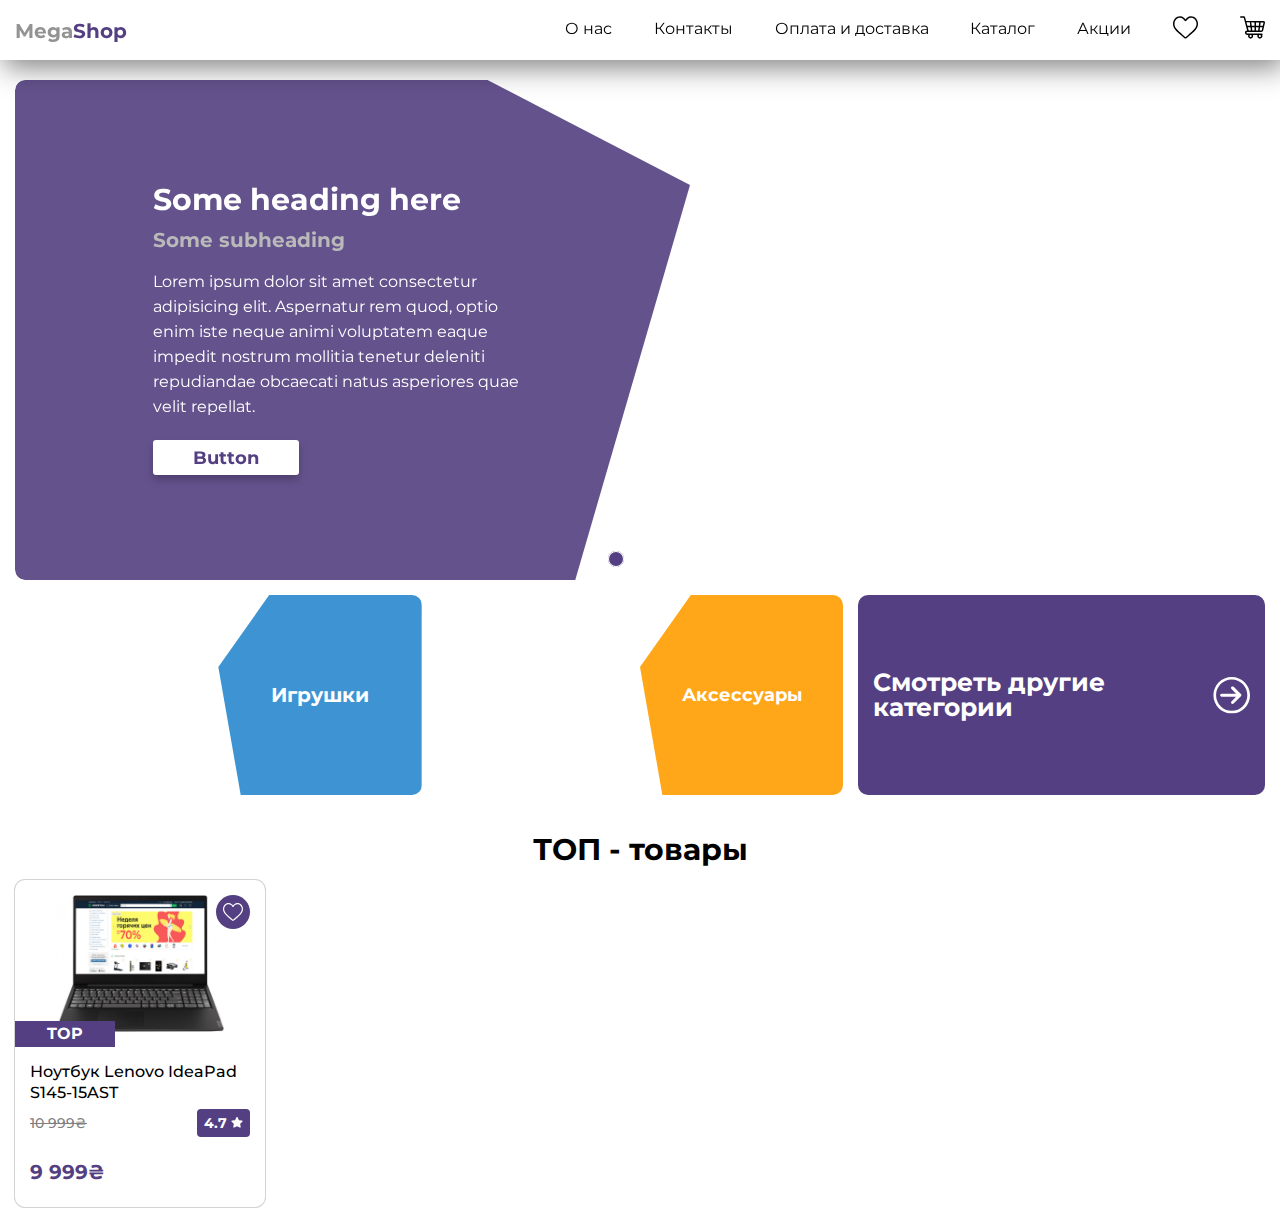
==== index.html @ 528d78d9 "First commit" ====
<!DOCTYPE html>
<html lang="en">

<head>
    <meta charset="UTF-8">
    <meta http-equiv="X-UA-Compatible" content="IE=edge">
    <meta name="viewport" content="width=device-width, initial-scale=1.0">
    <link rel="stylesheet" href="css/swiper.min.css">
    <link rel="stylesheet" href="css/style.css">
    <title>Shop | Main</title>
</head>

<body>
    <header class="header">
        <nav class="navigation-panel">
            <div class="brand">
                <h2>Mega<span>Shop</span></h2><button class="toggle-button"><img src="icons/bars.svg"
                        alt="Toggle button bars icon"></button>
            </div>
            <ul id="menu">
                <li><a href="#">О нас</a></li>
                <li><a href="#">Контакты</a></li>
                <li><a href="#">Оплата и доставка</a></li>
                <li><a href="#">Каталог</a></li>
                <li><a href="#">Акции</a></li>
                <li><a href="#"><img width="25" src="icons/heart.svg" alt=""></a></li>
                <li><a href="#"><img width="25" src="icons/shopping-cart.svg" alt=""></a></li>
            </ul>
        </nav>
    </header>
    <main>
        <section class="main-section">
            <!--  Slider main container  -->
            <div class="swiper-container">
                <!-- Additional required wrapper -->
                <div class="swiper-wrapper">
                    <!-- Slides -->
                    <div class="swiper-slide one">
                        <div class="slide-content-wrapper">
                            <div class="slide-cutted-block">
                                <div>
                                    <h2>Some heading here</h2>
                                    <h4>Some subheading</h4>
                                    <p>Lorem ipsum dolor sit amet consectetur adipisicing elit. Aspernatur rem quod,
                                        optio enim iste neque animi voluptatem eaque impedit nostrum mollitia tenetur
                                        deleniti repudiandae obcaecati natus asperiores quae velit repellat.</p>
                                    <button>Button</button>
                                </div>
                            </div>
                        </div>
                    </div>
                    <div class="swiper-slide two">
                        <div class="slide-content-wrapper">
                            <div class="slide-cutted-block">
                                <div>
                                    <h2>Some heading here</h2>
                                    <h4>Some subheading</h4>
                                    <p>Lorem ipsum dolor sit amet consectetur adipisicing elit. Aspernatur rem quod,
                                        optio enim iste neque animi voluptatem eaque impedit nostrum mollitia tenetur
                                        deleniti repudiandae obcaecati natus asperiores quae velit repellat.</p>
                                    <button>Button</button>
                                </div>
                            </div>
                        </div>
                    </div>
                    <div class="swiper-slide three">
                        <div class="slide-content-wrapper">
                            <div class="slide-cutted-block">
                                <div>
                                    <h2>Some heading here</h2>
                                    <h4>Some subheading</h4>
                                    <p>Lorem ipsum dolor sit amet consectetur adipisicing elit. Aspernatur rem quod,
                                        optio enim iste neque animi voluptatem eaque impedit nostrum mollitia tenetur
                                        deleniti repudiandae obcaecati natus asperiores quae velit repellat.</p>
                                    <button>Button</button>
                                </div>
                            </div>
                        </div>
                    </div>
                </div>
                <!-- If we need pagination -->
                <div class="swiper-pagination"></div>
            </div>
            <!--  Slider bottom cards  -->
            <div class="bottom-cards">
                <div class="card">
                    <div class="cutted-block">
                        <p>Игрушки</p>
                    </div>
                </div>
                <div class="card">
                    <div class="cutted-block">
                        <p>Аксессуары</p>
                    </div>
                </div>
                <div class="card">
                    <p>Смотреть другие категории</p>
                    <svg xmlns="http://www.w3.org/2000/svg" xmlns:xlink="http://www.w3.org/1999/xlink" width="37px"
                        height="37px">
                        <path fill-rule="evenodd" fill="rgb(255, 255, 255)"
                            d="M18.706,37.001 C8.602,37.001 0.413,28.811 0.413,18.707 C0.413,8.603 8.602,0.414 18.706,0.414 C28.809,0.414 37.001,8.603 37.001,18.707 C37.001,28.811 28.809,37.001 18.706,37.001 ZM18.708,3.088 C10.096,3.088 3.087,10.095 3.087,18.708 C3.087,27.319 10.096,34.328 18.708,34.328 C27.318,34.328 34.327,27.319 34.327,18.708 C34.327,10.095 27.318,3.088 18.708,3.088 ZM28.342,19.046 C28.333,19.079 28.322,19.111 28.313,19.145 C28.300,19.186 28.289,19.227 28.273,19.266 C28.268,19.277 28.268,19.289 28.262,19.301 C28.255,19.321 28.242,19.339 28.233,19.361 C28.215,19.397 28.197,19.434 28.177,19.471 C28.157,19.505 28.137,19.537 28.115,19.569 C28.095,19.599 28.075,19.629 28.052,19.658 C28.026,19.692 27.997,19.725 27.968,19.756 C27.955,19.771 27.941,19.789 27.926,19.805 L20.658,27.073 C20.355,27.376 19.959,27.528 19.561,27.528 C19.162,27.528 18.766,27.375 18.463,27.071 C17.858,26.465 17.858,25.482 18.463,24.876 L23.082,20.259 L8.705,20.259 C8.275,20.259 7.886,20.086 7.605,19.805 C7.325,19.523 7.151,19.136 7.151,18.707 C7.151,18.385 7.249,18.086 7.416,17.838 C7.694,17.425 8.168,17.154 8.705,17.154 L23.082,17.154 L18.463,12.536 C17.858,11.932 17.858,10.948 18.463,10.342 C19.069,9.736 20.050,9.736 20.658,10.342 L27.926,17.609 C27.941,17.624 27.952,17.640 27.966,17.657 C27.997,17.689 28.026,17.722 28.055,17.758 C28.075,17.784 28.093,17.811 28.110,17.839 C28.135,17.874 28.159,17.909 28.180,17.946 C28.195,17.977 28.211,18.008 28.226,18.040 C28.237,18.064 28.253,18.087 28.264,18.112 C28.268,18.126 28.271,18.142 28.277,18.155 C28.289,18.186 28.300,18.218 28.308,18.250 C28.322,18.292 28.333,18.333 28.342,18.375 C28.351,18.407 28.353,18.438 28.360,18.470 C28.364,18.513 28.373,18.555 28.375,18.598 C28.378,18.632 28.375,18.665 28.375,18.698 C28.378,18.740 28.378,18.781 28.375,18.822 C28.371,18.857 28.366,18.891 28.362,18.925 C28.355,18.966 28.351,19.006 28.342,19.046 Z" />
                    </svg>
                </div>
            </div>
        </section>
        <section class="top-goods">
            <h2>ТОП - товары</h2>
            <div class="cards-container">

                <div class="card">
                    <div class="card-image">
                        <img src="images/Lenovo.jpg" alt="">
                        <div class="like">
                            <span><img width="20" src="icons/card-heart.svg" alt=""></span>
                        </div>
                        <div class="top-ribbon">TOP</div>
                    </div>
                    <div class="card-body">
                        <h6 class="card-heading">Ноутбук Lenovo IdeaPad S145-15AST</h6>
                        <div class="card-prices">
                            <p class="gray-price">10 999</p>
                            <div class="card-raiting">
                                <span>4.7 </span><svg width="12" fill="#fff" xmlns="http://www.w3.org/2000/svg" viewBox="0 0 576 512"><path d="M259.3 17.8L194 150.2 47.9 171.5c-26.2 3.8-36.7 36.1-17.7 54.6l105.7 103-25 145.5c-4.5 26.3 23.2 46 46.4 33.7L288 439.6l130.7 68.7c23.2 12.2 50.9-7.4 46.4-33.7l-25-145.5 105.7-103c19-18.5 8.5-50.8-17.7-54.6L382 150.2 316.7 17.8c-11.7-23.6-45.6-23.9-57.4 0z"/></svg>
                            </div>
                        </div>
                        <div class="card-prices">
                            <p class="violet-price">9 999</p>
                            <a href="#" class="good-link"><svg width="15" xmlns="http://www.w3.org/2000/svg" viewBox="0 0 192 512"><path d="M187.8 264.5L41 412.5c-4.7 4.7-12.3 4.7-17 0L4.2 392.7c-4.7-4.7-4.7-12.3 0-17L122.7 256 4.2 136.3c-4.7-4.7-4.7-12.3 0-17L24 99.5c4.7-4.7 12.3-4.7 17 0l146.8 148c4.7 4.7 4.7 12.3 0 17z"/></svg></a>
                        </div>
                    </div>
                </div>

            </div>
        </section>
    </main>
    <script src="js/swiper.min.js"></script>
    <script src="js/main-page.js"></script>
</body>

</html>
---- css/style.css ----
@import url("https://fonts.googleapis.com/css2?family=Montserrat:wght@400;500;700&display=swap");
/* line 5, ../../../../../../Ruby26-x64/lib/ruby/gems/2.6.0/gems/compass-core-1.0.3/stylesheets/compass/reset/_utilities.scss */
html, body, div, span, applet, object, iframe,
h1, h2, h3, h4, h5, h6, p, blockquote, pre,
a, abbr, acronym, address, big, cite, code,
del, dfn, em, img, ins, kbd, q, s, samp,
small, strike, strong, sub, sup, tt, var,
b, u, i, center,
dl, dt, dd, ol, ul, li,
fieldset, form, label, legend,
table, caption, tbody, tfoot, thead, tr, th, td,
article, aside, canvas, details, embed,
figure, figcaption, footer, header, hgroup,
menu, nav, output, ruby, section, summary,
time, mark, audio, video {
  margin: 0;
  padding: 0;
  border: 0;
  font: inherit;
  font-size: 100%;
  vertical-align: baseline;
}

/* line 22, ../../../../../../Ruby26-x64/lib/ruby/gems/2.6.0/gems/compass-core-1.0.3/stylesheets/compass/reset/_utilities.scss */
html {
  line-height: 1;
}

/* line 24, ../../../../../../Ruby26-x64/lib/ruby/gems/2.6.0/gems/compass-core-1.0.3/stylesheets/compass/reset/_utilities.scss */
ol, ul {
  list-style: none;
}

/* line 26, ../../../../../../Ruby26-x64/lib/ruby/gems/2.6.0/gems/compass-core-1.0.3/stylesheets/compass/reset/_utilities.scss */
table {
  border-collapse: collapse;
  border-spacing: 0;
}

/* line 28, ../../../../../../Ruby26-x64/lib/ruby/gems/2.6.0/gems/compass-core-1.0.3/stylesheets/compass/reset/_utilities.scss */
caption, th, td {
  text-align: left;
  font-weight: normal;
  vertical-align: middle;
}

/* line 30, ../../../../../../Ruby26-x64/lib/ruby/gems/2.6.0/gems/compass-core-1.0.3/stylesheets/compass/reset/_utilities.scss */
q, blockquote {
  quotes: none;
}
/* line 103, ../../../../../../Ruby26-x64/lib/ruby/gems/2.6.0/gems/compass-core-1.0.3/stylesheets/compass/reset/_utilities.scss */
q:before, q:after, blockquote:before, blockquote:after {
  content: "";
  content: none;
}

/* line 32, ../../../../../../Ruby26-x64/lib/ruby/gems/2.6.0/gems/compass-core-1.0.3/stylesheets/compass/reset/_utilities.scss */
a img {
  border: none;
}

/* line 116, ../../../../../../Ruby26-x64/lib/ruby/gems/2.6.0/gems/compass-core-1.0.3/stylesheets/compass/reset/_utilities.scss */
article, aside, details, figcaption, figure, footer, header, hgroup, main, menu, nav, section, summary {
  display: block;
}

/* line 5, ../scss/header.scss */
header {
  position: fixed;
  max-width: 1440px;
  padding: 15px;
  margin-left: auto;
  margin-right: auto;
  z-index: 999;
  background-color: #fff;
  top: 0;
  left: 0;
  right: 0;
  max-width: 100%;
  box-shadow: 4px 7px 29px rgba(0, 0, 0, 0.51);
}
/* line 18, ../scss/header.scss */
header .navigation-panel {
  display: flex;
  justify-content: space-between;
  align-items: center;
}
@media screen and (max-width: 800px) {
  /* line 18, ../scss/header.scss */
  header .navigation-panel {
    flex-direction: column;
    justify-content: flex-start;
    align-items: stretch;
  }
}
@media screen and (max-width: 800px) and (max-width: 400px) {
  /* line 18, ../scss/header.scss */
  header .navigation-panel {
    padding-top: 0px;
  }
}

/* line 30, ../scss/header.scss */
header .navigation-panel .brand {
  display: flex;
  align-items: center;
  justify-content: space-between;
  margin-bottom: 5px;
}
/* line 35, ../scss/header.scss */
header .navigation-panel .brand h2 {
  position: relative;
  top: 3px;
  font-size: 20px;
  font-weight: bolder;
  color: #939393;
}
/* line 41, ../scss/header.scss */
header .navigation-panel .brand h2 span {
  color: #533f81;
}
/* line 45, ../scss/header.scss */
header .navigation-panel .brand button {
  display: none;
  padding: 3px 10px;
  font-size: 20px;
  cursor: pointer;
  outline: none;
  border: none;
  box-shadow: 0 0 0 1px lightgray;
  border-radius: 3px;
  background-color: #fff;
  transition: .1s linear;
}
/* line 56, ../scss/header.scss */
header .navigation-panel .brand button:active {
  background-color: #f2f2f2;
}
/* line 59, ../scss/header.scss */
header .navigation-panel .brand button img {
  width: 1em;
  height: .875em;
}
@media screen and (max-width: 800px) {
  /* line 45, ../scss/header.scss */
  header .navigation-panel .brand button {
    display: block;
  }
}
/* line 68, ../scss/header.scss */
header .navigation-panel ul {
  overflow: hidden;
  max-width: 700px;
  height: -webkit-max-content;
  height: -moz-max-content;
  height: max-content;
  width: 100%;
  display: flex;
  justify-content: space-between;
  align-items: center;
  transition: height .2s linear;
}
/* line 79, ../scss/header.scss */
header .navigation-panel ul.show {
  height: 207px;
}
@media screen and (max-width: 1260px) {
  /* line 68, ../scss/header.scss */
  header .navigation-panel ul {
    max-width: 600px;
  }
}
@media screen and (max-width: 1260px) and (max-width: 800px) {
  /* line 68, ../scss/header.scss */
  header .navigation-panel ul {
    height: 0px;
    max-width: 320px;
    flex-direction: column;
    align-items: start;
  }
}

/* line 92, ../scss/header.scss */
header .navigation-panel ul li {
  font-size: 16px;
  max-width: -webkit-max-content;
  max-width: -moz-max-content;
  max-width: max-content;
  line-height: 1.25;
}
@media screen and (max-width: 800px) {
  /* line 92, ../scss/header.scss */
  header .navigation-panel ul li {
    line-height: 1.5;
  }
}
/* line 101, ../scss/header.scss */
header .navigation-panel ul li:nth-last-child(-n+2) a:after {
  content: "";
  display: none;
}
/* line 105, ../scss/header.scss */
header .navigation-panel ul li a {
  color: black;
  text-decoration: none;
}
/* line 109, ../scss/header.scss */
header .navigation-panel ul li a:after {
  content: "";
  display: block;
  height: 2px;
  width: 0%;
  background-color: #533f81;
  margin-right: auto;
  margin-left: auto;
  transition: width .2s ease-out;
}
/* line 119, ../scss/header.scss */
header .navigation-panel ul li a:hover:after, header .navigation-panel ul li a:focus:after {
  width: 100%;
}

/* line 9, ../scss/style.scss */
:root {
  font-family: "Montserrat", sans-serif;
  font-size: 16px;
}
/* line 13, ../scss/style.scss */
:root h2 {
  font-size: 1.875rem;
  font-weight: bold;
}
/* line 18, ../scss/style.scss */
:root h4 {
  font-size: 1.25rem;
  font-weight: bold;
}
/* line 23, ../scss/style.scss */
:root button {
  font-family: "Montserrat", sans-serif;
  cursor: pointer;
  outline: none;
  border: none;
  border-radius: 3px;
}

/* line 32, ../scss/style.scss */
.cards-container {
  display: flex;
  max-width: 1440px;
}
/* line 36, ../scss/style.scss */
.cards-container .card {
  display: flex;
  flex-direction: column;
  max-width: 250px;
  box-shadow: 0 0 0 1px lightgray;
  border-radius: 10px;
  margin: 15px;
}
/* line 44, ../scss/style.scss */
.cards-container .card:hover .card-body .card-prices .good-link {
  opacity: 1;
}
/* line 48, ../scss/style.scss */
.cards-container .card .card-image {
  max-height: 137px;
  padding: 15px;
  position: relative;
}
/* line 52, ../scss/style.scss */
.cards-container .card .card-image img {
  max-width: 100%;
  height: 100%;
  -o-object-fit: contain;
  object-fit: contain;
  margin-right: auto;
  margin-left: auto;
  display: block;
}
/* line 61, ../scss/style.scss */
.cards-container .card .card-image .like {
  position: absolute;
  right: 15px;
  top: 15px;
  background-color: #533f81;
  padding: 7px;
  border-radius: 50%;
  cursor: pointer;
}
/* line 70, ../scss/style.scss */
.cards-container .card .card-image .top-ribbon {
  position: absolute;
  bottom: 0;
  left: 0;
  background-color: #533f81;
  padding: 5px 10px;
  max-width: 80px;
  text-align: center;
  width: 100%;
  color: white;
  font-weight: bold;
}
/* line 84, ../scss/style.scss */
.cards-container .card .card-body {
  padding: 15px;
  line-height: 1.3;
}
/* line 87, ../scss/style.scss */
.cards-container .card .card-body .card-heading {
  font-weight: 500;
}
/* line 90, ../scss/style.scss */
.cards-container .card .card-body .card-prices {
  display: flex;
  justify-content: space-between;
  align-items: center;
}
/* line 94, ../scss/style.scss */
.cards-container .card .card-body .card-prices:nth-of-type(1) {
  margin-top: 5px;
  margin-bottom: 15px;
}
/* line 100, ../scss/style.scss */
.cards-container .card .card-body .card-prices .gray-price:after, .cards-container .card .card-body .card-prices .violet-price:after {
  content: "\20B4";
}
/* line 105, ../scss/style.scss */
.cards-container .card .card-body .card-prices .gray-price {
  color: gray;
  font-weight: 500;
  font-size: 0.9rem;
  text-decoration: line-through;
}
/* line 111, ../scss/style.scss */
.cards-container .card .card-body .card-prices .violet-price {
  font-size: 1.25rem;
  font-weight: bold;
  color: #533f81;
}
/* line 116, ../scss/style.scss */
.cards-container .card .card-body .card-prices .card-raiting {
  background-color: #533f81;
  padding: 4px 7px;
  border-radius: 4px;
}
/* line 120, ../scss/style.scss */
.cards-container .card .card-body .card-prices .card-raiting span {
  font-size: 0.9rem;
  font-weight: bold;
  color: white;
}
/* line 126, ../scss/style.scss */
.cards-container .card .card-body .card-prices .good-link {
  width: 47px;
  opacity: 0;
  transition: opacity .15s linear;
}
/* line 131, ../scss/style.scss */
.cards-container .card .card-body .card-prices .good-link svg {
  display: block;
  margin-left: auto;
  fill: #533f81;
}

/* line 143, ../scss/style.scss */
.main-section {
  max-width: 1440px;
  margin-right: auto;
  margin-left: auto;
  margin-top: 80px;
}
/* line 149, ../scss/style.scss */
.main-section .swiper-container {
  max-width: 1440px;
  max-height: 500px;
  height: 500px;
  transition: height 0.2s linear;
  margin: 15px 15px 0 15px;
  border-radius: 10px;
}
@media screen and (max-width: 870px) {
  /* line 149, ../scss/style.scss */
  .main-section .swiper-container {
    height: 400px;
  }
}
@media screen and (max-width: 650px) {
  /* line 149, ../scss/style.scss */
  .main-section .swiper-container {
    height: 350px;
  }
}
/* line 166, ../scss/style.scss */
.main-section .swiper-container .swiper-wrapper .swiper-slide {
  height: 100%;
  background-position: center center;
  background-size: cover;
  background-repeat: no-repeat;
  border-radius: 10px;
  overflow: hidden;
}
/* line 175, ../scss/style.scss */
.main-section .swiper-container .swiper-wrapper .slide-cutted-block {
  display: flex;
  height: 500px;
  max-width: 50%;
  justify-content: center;
  align-items: center;
  flex-direction: column;
  padding: 0 35px 0 15px;
  -webkit-clip-path: polygon(70% 0, 100% 21%, 83% 100%, 0 100%, 0 0);
  clip-path: polygon(70% 0, 100% 21%, 83% 100%, 0 100%, 0 0);
  transition: -webkit-clip-path 0.2s linear;
  transition: clip-path 0.2s linear;
  transition: clip-path 0.2s linear, -webkit-clip-path 0.2s linear;
}
/* line 189, ../scss/style.scss */
.main-section .swiper-container .swiper-wrapper .slide-cutted-block div {
  max-width: 380px;
  color: white;
}
/* line 193, ../scss/style.scss */
.main-section .swiper-container .swiper-wrapper .slide-cutted-block div h2 {
  margin-bottom: 15px;
}
/* line 197, ../scss/style.scss */
.main-section .swiper-container .swiper-wrapper .slide-cutted-block div h4 {
  margin-bottom: 19px;
  color: #b9b9b9;
}
/* line 202, ../scss/style.scss */
.main-section .swiper-container .swiper-wrapper .slide-cutted-block div p {
  margin-bottom: 21px;
  line-height: 25px;
}
/* line 207, ../scss/style.scss */
.main-section .swiper-container .swiper-wrapper .slide-cutted-block div button {
  font-weight: bold;
  font-size: 18px;
  padding: 6.5px 40px;
  color: #533f81;
  box-shadow: 0 5px 9px rgba(0, 0, 0, 0.23);
  background-color: #fff;
}
/* line 215, ../scss/style.scss */
.main-section .swiper-container .swiper-wrapper .slide-cutted-block div button:active {
  background-color: #e6e6e6;
}
@media screen and (max-width: 870px) {
  /* line 222, ../scss/style.scss */
  .main-section .swiper-container .swiper-wrapper .slide-cutted-block.slide-cutted-block {
    max-width: 60%;
    height: 400px;
    -webkit-clip-path: polygon(100% 0, 94% 66%, 55% 100%, 0 100%, 0 0);
    clip-path: polygon(100% 0, 94% 66%, 55% 100%, 0 100%, 0 0);
  }
  /* line 229, ../scss/style.scss */
  .main-section .swiper-container .swiper-wrapper .slide-cutted-block div {
    max-width: 300px;
  }
  /* line 232, ../scss/style.scss */
  .main-section .swiper-container .swiper-wrapper .slide-cutted-block div h2 {
    font-size: 25px;
  }
  /* line 236, ../scss/style.scss */
  .main-section .swiper-container .swiper-wrapper .slide-cutted-block div h4 {
    font-size: 18px;
  }
  /* line 240, ../scss/style.scss */
  .main-section .swiper-container .swiper-wrapper .slide-cutted-block div p {
    font-size: 15px;
  }
}
@media screen and (max-width: 650px) {
  /* line 247, ../scss/style.scss */
  .main-section .swiper-container .swiper-wrapper .slide-cutted-block.slide-cutted-block {
    height: 350px;
    -webkit-clip-path: polygon(0 0, 100% 0, 93% 72%, 44% 100%, 0 100%);
    clip-path: polygon(0 0, 100% 0, 93% 72%, 44% 100%, 0 100%);
  }
  /* line 252, ../scss/style.scss */
  .main-section .swiper-container .swiper-wrapper .slide-cutted-block.slide-cutted-block p {
    text-overflow: ellipsis;
    overflow: hidden;
    display: -webkit-box;
    -webkit-line-clamp: 3;
    -webkit-box-orient: vertical;
  }
}
@media screen and (max-width: 568px) {
  /* line 263, ../scss/style.scss */
  .main-section .swiper-container .swiper-wrapper .slide-cutted-block.slide-cutted-block {
    height: 350px;
    -webkit-clip-path: polygon(0 0, 100% 0, 93% 72%, 44% 100%, 0 100%);
    clip-path: polygon(0 0, 100% 0, 93% 72%, 44% 100%, 0 100%);
  }
  /* line 268, ../scss/style.scss */
  .main-section .swiper-container .swiper-wrapper .slide-cutted-block.slide-cutted-block p {
    text-overflow: ellipsis;
    overflow: hidden;
    display: -webkit-box;
    -webkit-line-clamp: 3;
    -webkit-box-orient: vertical;
  }
  /* line 276, ../scss/style.scss */
  .main-section .swiper-container .swiper-wrapper .slide-cutted-block.slide-cutted-block div {
    max-width: 300px;
  }
  /* line 279, ../scss/style.scss */
  .main-section .swiper-container .swiper-wrapper .slide-cutted-block.slide-cutted-block div h2 {
    font-size: 20px;
  }
  /* line 283, ../scss/style.scss */
  .main-section .swiper-container .swiper-wrapper .slide-cutted-block.slide-cutted-block div h4 {
    font-size: 16px;
  }
  /* line 287, ../scss/style.scss */
  .main-section .swiper-container .swiper-wrapper .slide-cutted-block.slide-cutted-block div p {
    display: none;
  }
}
/* line 295, ../scss/style.scss */
.main-section .swiper-container .swiper-wrapper .one {
  background-image: url("https://i.ibb.co/vwgBtJ4/gadgets-336635-1920.jpg");
}
/* line 298, ../scss/style.scss */
.main-section .swiper-container .swiper-wrapper .one .slide-cutted-block {
  background-color: rgba(83, 63, 129, 0.9);
}
/* line 303, ../scss/style.scss */
.main-section .swiper-container .swiper-wrapper .two {
  background-image: url("https://images.unsplash.com/photo-1470309864661-68328b2cd0a5?ixlib=rb-1.2.1&q=85&fm=jpg&crop=entropy&cs=srgb&ixid=eyJhcHBfaWQiOjE0NTg5fQ");
}
/* line 306, ../scss/style.scss */
.main-section .swiper-container .swiper-wrapper .two .slide-cutted-block {
  background-color: rgba(41, 136, 206, 0.9);
}
/* line 311, ../scss/style.scss */
.main-section .swiper-container .swiper-wrapper .two div h4 {
  color: lightgray;
}
/* line 315, ../scss/style.scss */
.main-section .swiper-container .swiper-wrapper .two div button {
  color: #2988ce;
}
/* line 321, ../scss/style.scss */
.main-section .swiper-container .swiper-wrapper .three {
  background-image: url("https://images.unsplash.com/photo-1595303526913-c7037797ebe7?ixlib=rb-1.2.1&q=85&fm=jpg&crop=entropy&cs=srgb&ixid=eyJhcHBfaWQiOjE0NTg5fQ");
}
/* line 324, ../scss/style.scss */
.main-section .swiper-container .swiper-wrapper .three .slide-cutted-block {
  background-color: rgba(255, 157, 0, 0.9);
}
/* line 329, ../scss/style.scss */
.main-section .swiper-container .swiper-wrapper .three div h4 {
  color: #9a9a9a;
}
/* line 333, ../scss/style.scss */
.main-section .swiper-container .swiper-wrapper .three div button {
  color: #ff9d00;
}
/* line 341, ../scss/style.scss */
.main-section .swiper-pagination-bullet {
  background: white;
  opacity: 0.5;
  width: 16px;
  height: 16px;
}
/* line 348, ../scss/style.scss */
.main-section .swiper-pagination-bullet-active {
  color: #fff;
  background: #533f81;
  box-shadow: inset 0 0 0 1px white;
  opacity: 1;
}
/* line 355, ../scss/style.scss */
.main-section .bottom-cards {
  display: grid;
  grid-template-columns: 1fr 1fr 1fr;
  grid-template-rows: 1fr;
  padding: 15px;
  max-width: 1440px;
  grid-column-gap: 15px;
  grid-row-gap: 15px;
  min-height: 200px;
}
/* line 365, ../scss/style.scss */
.main-section .bottom-cards .card {
  background-position: center center;
  background-size: cover;
  background-repeat: no-repeat;
  position: relative;
  overflow: hidden;
  border-radius: 10px;
  cursor: pointer;
}
/* line 374, ../scss/style.scss */
.main-section .bottom-cards .card .cutted-block {
  margin-left: auto;
  display: flex;
  height: 100%;
  margin-left: auto;
  width: 50%;
  justify-content: center;
  align-items: center;
  flex-direction: column;
  -webkit-clip-path: polygon(25% 0%, 100% 0, 100% 100%, 42% 100%, 11% 100%, 0 36%);
  clip-path: polygon(25% 0%, 100% 0, 100% 100%, 42% 100%, 11% 100%, 0 36%);
  transition: .5s ease;
}
/* line 387, ../scss/style.scss */
.main-section .bottom-cards .card .cutted-block p {
  font-weight: bold;
  color: white;
  font-size: 20px;
}
/* line 395, ../scss/style.scss */
.main-section .bottom-cards .card:hover .cutted-block {
  width: 100%;
  -webkit-clip-path: polygon(0 0, 100% 0, 100% 100%, 42% 100%, 0 100%, 0 36%);
  clip-path: polygon(0 0, 100% 0, 100% 100%, 42% 100%, 0 100%, 0 36%);
}
/* line 402, ../scss/style.scss */
.main-section .bottom-cards .card:nth-child(1) {
  background-image: url("https://i.ibb.co/TbBDjvK/different-nationalities-1743392-1920.jpg");
}
/* line 405, ../scss/style.scss */
.main-section .bottom-cards .card:nth-child(1) .cutted-block {
  background-color: rgba(41, 136, 206, 0.9);
}
/* line 410, ../scss/style.scss */
.main-section .bottom-cards .card:nth-child(2) {
  background-image: url("https://i.ibb.co/VjbZwV9/fashion-2208045-1920.jpg");
}
/* line 413, ../scss/style.scss */
.main-section .bottom-cards .card:nth-child(2) .cutted-block {
  background-color: rgba(255, 157, 0, 0.9);
}
/* line 417, ../scss/style.scss */
.main-section .bottom-cards .card:nth-child(2) p {
  font-size: 18px;
}
/* line 422, ../scss/style.scss */
.main-section .bottom-cards .card:last-child {
  padding: 15px;
  background-color: #533f81;
  font-size: 20px;
  font-weight: bold;
  color: white;
  display: flex;
  align-items: center;
  cursor: pointer;
}
/* line 432, ../scss/style.scss */
.main-section .bottom-cards .card:last-child p {
  font-size: 25px;
  padding-right: 37px;
}
/* line 437, ../scss/style.scss */
.main-section .bottom-cards .card:last-child svg {
  position: absolute;
  right: 15px;
  top: 50%;
  transform: translateY(-50%);
}
@media screen and (max-width: 870px) {
  /* line 355, ../scss/style.scss */
  .main-section .bottom-cards {
    grid-template-columns: 1fr 1fr;
    grid-template-rows: .5fr .5fr;
    min-height: 375px;
  }
  /* line 452, ../scss/style.scss */
  .main-section .bottom-cards .card:last-child {
    grid-column-start: 1;
    grid-row-start: 2;
    grid-column-end: 3;
  }
}
@media screen and (max-width: 650px) {
  /* line 355, ../scss/style.scss */
  .main-section .bottom-cards {
    grid-template-columns: 1fr;
    grid-template-rows: repeat(3, 175px);
    min-height: 375;
  }
  /* line 464, ../scss/style.scss */
  .main-section .bottom-cards .card:last-child {
    grid-column-start: auto;
    grid-row-start: auto;
    grid-column-end: auto;
    line-height: 1.5;
  }
}
@media screen and (max-width: 568px) {
  /* line 355, ../scss/style.scss */
  .main-section .bottom-cards {
    grid-template-columns: 1fr;
    grid-template-rows: repeat(3, 150px);
    min-height: 375;
  }
}

/* line 480, ../scss/style.scss */
.top-goods {
  margin-right: auto;
  margin-left: auto;
  max-width: 1440px;
}
/* line 483, ../scss/style.scss */
.top-goods h2 {
  margin-top: 25px;
  text-align: center;
}
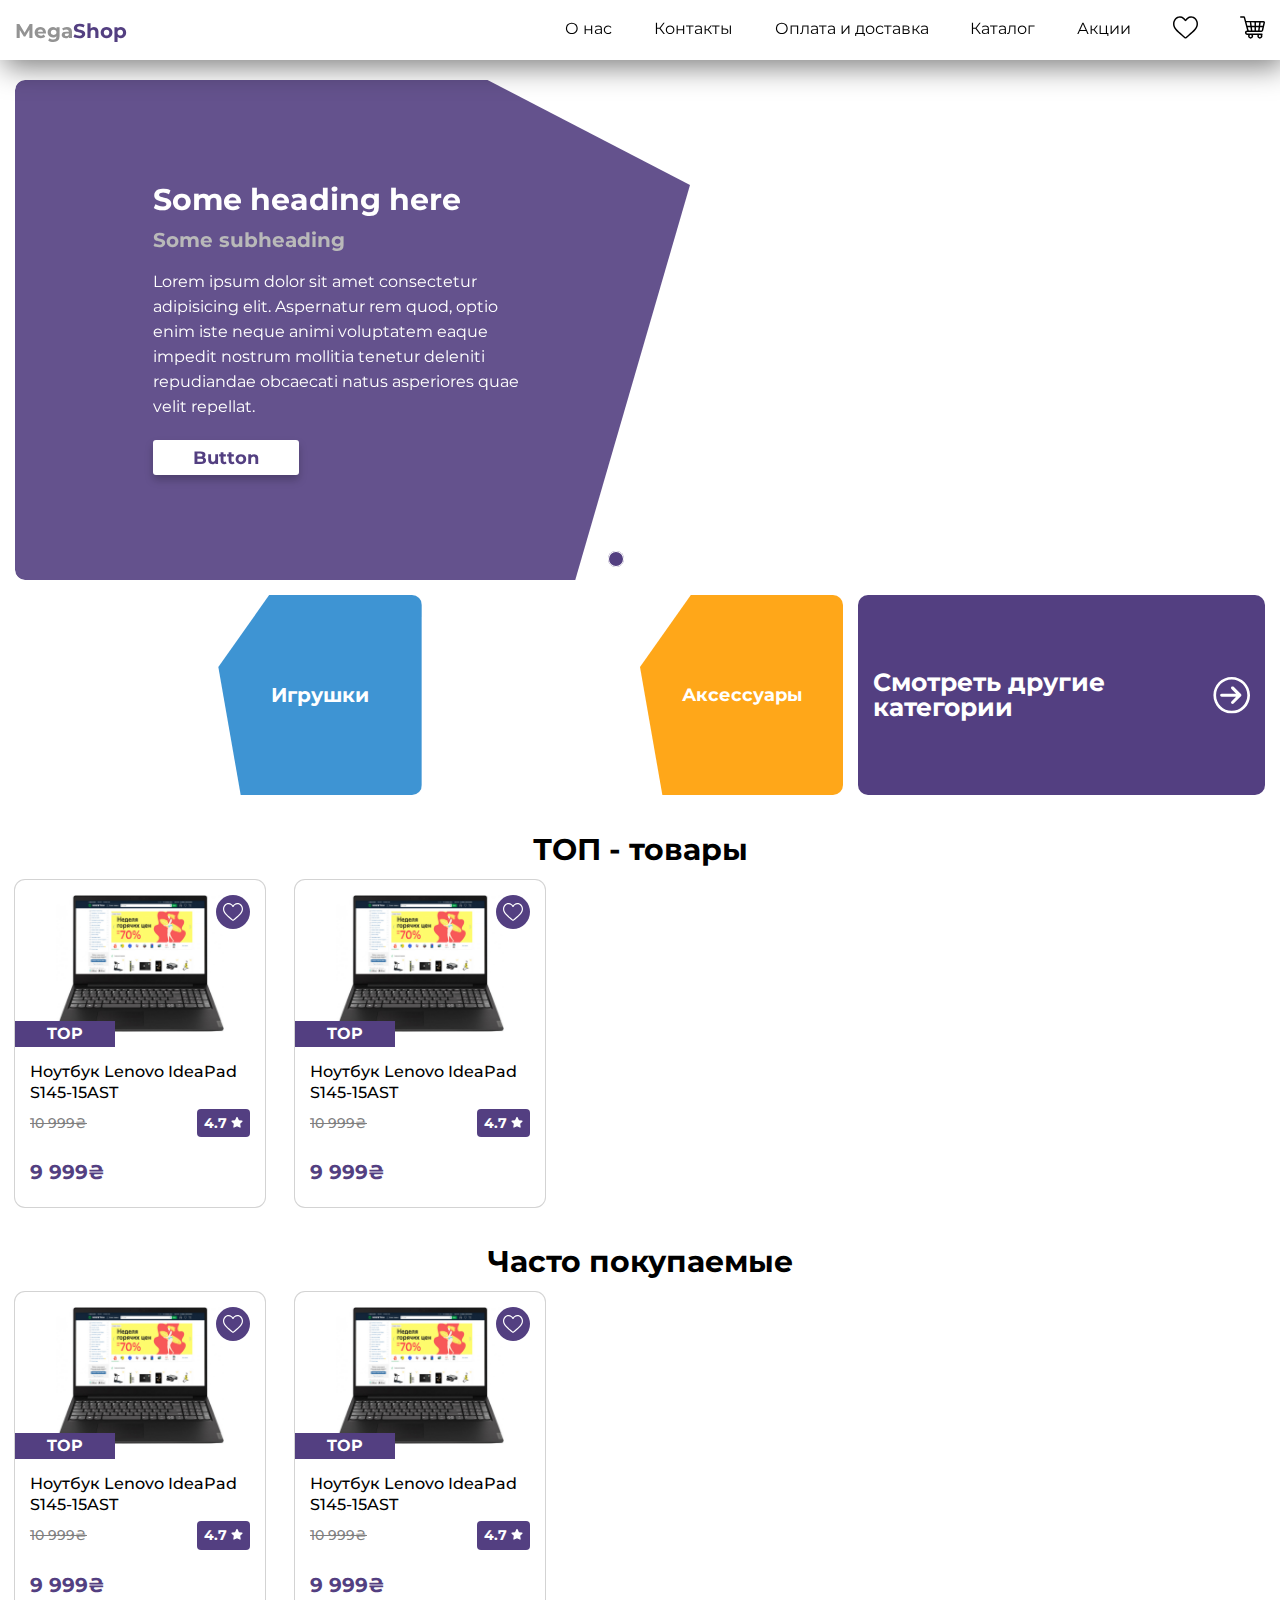
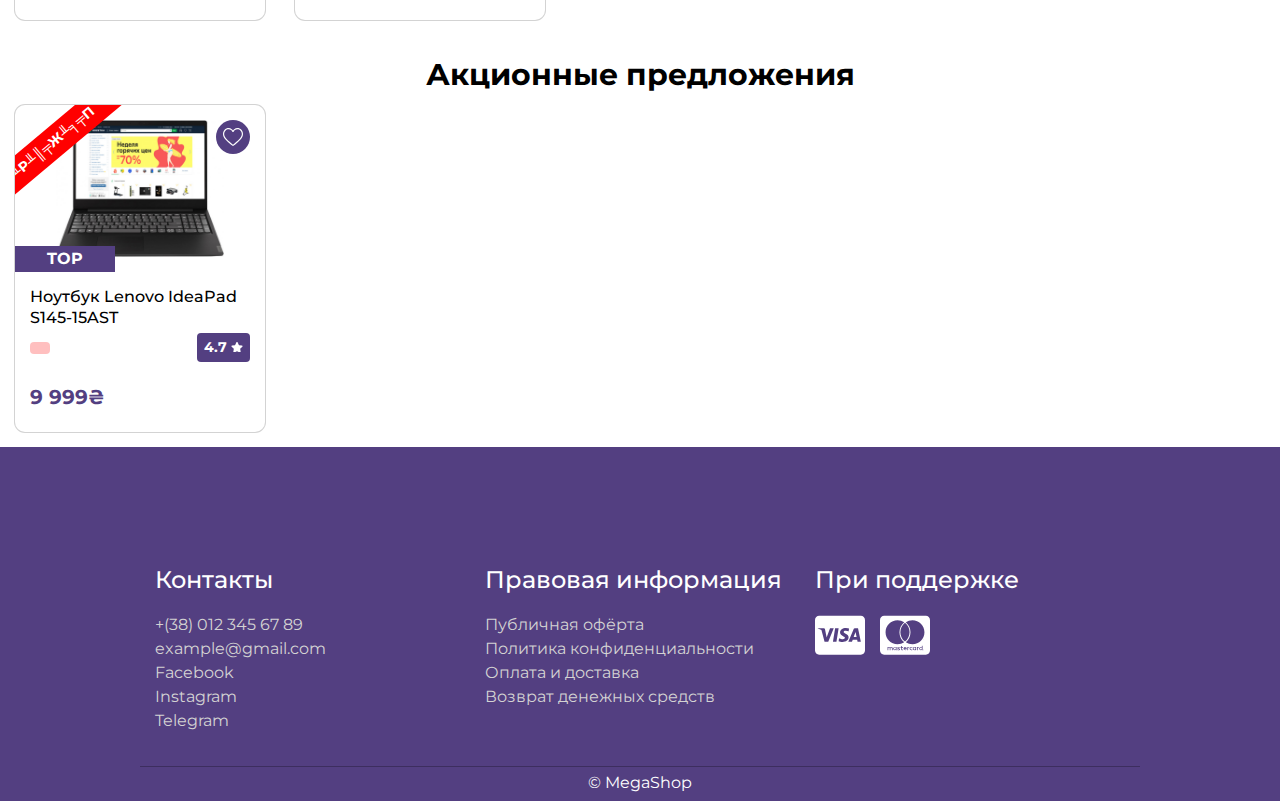
==== commit 68802b8a: "New update" ====
--- a/index.html
+++ b/index.html
@@ -1,8 +1,8 @@
 <!DOCTYPE html>
-<html lang="en">
+<html lang="ru">
 
 <head>
-    <meta charset="UTF-8">
+    <meta charset="utf-8">
     <meta http-equiv="X-UA-Compatible" content="IE=edge">
     <meta name="viewport" content="width=device-width, initial-scale=1.0">
     <link rel="stylesheet" href="css/swiper.min.css">
@@ -120,12 +120,154 @@
                         <div class="card-prices">
                             <p class="gray-price">10 999</p>
                             <div class="card-raiting">
-                                <span>4.7 </span><svg width="12" fill="#fff" xmlns="http://www.w3.org/2000/svg" viewBox="0 0 576 512"><path d="M259.3 17.8L194 150.2 47.9 171.5c-26.2 3.8-36.7 36.1-17.7 54.6l105.7 103-25 145.5c-4.5 26.3 23.2 46 46.4 33.7L288 439.6l130.7 68.7c23.2 12.2 50.9-7.4 46.4-33.7l-25-145.5 105.7-103c19-18.5 8.5-50.8-17.7-54.6L382 150.2 316.7 17.8c-11.7-23.6-45.6-23.9-57.4 0z"/></svg>
-                            </div>
-                        </div>
-                        <div class="card-prices">
-                            <p class="violet-price">9 999</p>
-                            <a href="#" class="good-link"><svg width="15" xmlns="http://www.w3.org/2000/svg" viewBox="0 0 192 512"><path d="M187.8 264.5L41 412.5c-4.7 4.7-12.3 4.7-17 0L4.2 392.7c-4.7-4.7-4.7-12.3 0-17L122.7 256 4.2 136.3c-4.7-4.7-4.7-12.3 0-17L24 99.5c4.7-4.7 12.3-4.7 17 0l146.8 148c4.7 4.7 4.7 12.3 0 17z"/></svg></a>
+                                <span>4.7 </span><svg width="12" fill="#fff" xmlns="http://www.w3.org/2000/svg"
+                                    viewBox="0 0 576 512">
+                                    <path
+                                        d="M259.3 17.8L194 150.2 47.9 171.5c-26.2 3.8-36.7 36.1-17.7 54.6l105.7 103-25 145.5c-4.5 26.3 23.2 46 46.4 33.7L288 439.6l130.7 68.7c23.2 12.2 50.9-7.4 46.4-33.7l-25-145.5 105.7-103c19-18.5 8.5-50.8-17.7-54.6L382 150.2 316.7 17.8c-11.7-23.6-45.6-23.9-57.4 0z" />
+                                </svg>
+                            </div>
+                        </div>
+                        <div class="card-prices">
+                            <p class="violet-price">9 999</p>
+                            <a href="#" class="good-link"><svg width="15" xmlns="http://www.w3.org/2000/svg"
+                                    viewBox="0 0 192 512">
+                                    <path
+                                        d="M187.8 264.5L41 412.5c-4.7 4.7-12.3 4.7-17 0L4.2 392.7c-4.7-4.7-4.7-12.3 0-17L122.7 256 4.2 136.3c-4.7-4.7-4.7-12.3 0-17L24 99.5c4.7-4.7 12.3-4.7 17 0l146.8 148c4.7 4.7 4.7 12.3 0 17z" />
+                                </svg></a>
+                        </div>
+                    </div>
+                </div>
+
+                <div class="card">
+                    <div class="card-image">
+                        <img src="images/Lenovo.jpg" alt="">
+                        <div class="like">
+                            <span><img width="20" src="icons/card-heart.svg" alt=""></span>
+                        </div>
+                        <div class="top-ribbon">TOP</div>
+                    </div>
+                    <div class="card-body">
+                        <h6 class="card-heading">Ноутбук Lenovo IdeaPad S145-15AST</h6>
+                        <div class="card-prices">
+                            <p class="gray-price">10 999</p>
+                            <div class="card-raiting">
+                                <span>4.7 </span><svg width="12" fill="#fff" xmlns="http://www.w3.org/2000/svg"
+                                    viewBox="0 0 576 512">
+                                    <path
+                                        d="M259.3 17.8L194 150.2 47.9 171.5c-26.2 3.8-36.7 36.1-17.7 54.6l105.7 103-25 145.5c-4.5 26.3 23.2 46 46.4 33.7L288 439.6l130.7 68.7c23.2 12.2 50.9-7.4 46.4-33.7l-25-145.5 105.7-103c19-18.5 8.5-50.8-17.7-54.6L382 150.2 316.7 17.8c-11.7-23.6-45.6-23.9-57.4 0z" />
+                                </svg>
+                            </div>
+                        </div>
+                        <div class="card-prices">
+                            <p class="violet-price">9 999</p>
+                            <a href="#" class="good-link"><svg width="15" xmlns="http://www.w3.org/2000/svg"
+                                    viewBox="0 0 192 512">
+                                    <path
+                                        d="M187.8 264.5L41 412.5c-4.7 4.7-12.3 4.7-17 0L4.2 392.7c-4.7-4.7-4.7-12.3 0-17L122.7 256 4.2 136.3c-4.7-4.7-4.7-12.3 0-17L24 99.5c4.7-4.7 12.3-4.7 17 0l146.8 148c4.7 4.7 4.7 12.3 0 17z" />
+                                </svg></a>
+                        </div>
+                    </div>
+                </div>
+
+            </div>
+        </section>
+        <section class="frequently-bought">
+            <h2>Часто покупаемые</h2>
+            <div class="cards-container">
+                <div class="card">
+                    <div class="card-image">
+                        <img src="images/Lenovo.jpg" alt="">
+                        <div class="like">
+                            <span><img width="20" src="icons/card-heart.svg" alt=""></span>
+                        </div>
+                        <div class="top-ribbon">TOP</div>
+                    </div>
+                    <div class="card-body">
+                        <h6 class="card-heading">Ноутбук Lenovo IdeaPad S145-15AST</h6>
+                        <div class="card-prices">
+                            <p class="gray-price">10 999</p>
+                            <div class="card-raiting">
+                                <span>4.7 </span><svg width="12" fill="#fff" xmlns="http://www.w3.org/2000/svg"
+                                    viewBox="0 0 576 512">
+                                    <path
+                                        d="M259.3 17.8L194 150.2 47.9 171.5c-26.2 3.8-36.7 36.1-17.7 54.6l105.7 103-25 145.5c-4.5 26.3 23.2 46 46.4 33.7L288 439.6l130.7 68.7c23.2 12.2 50.9-7.4 46.4-33.7l-25-145.5 105.7-103c19-18.5 8.5-50.8-17.7-54.6L382 150.2 316.7 17.8c-11.7-23.6-45.6-23.9-57.4 0z" />
+                                </svg>
+                            </div>
+                        </div>
+                        <div class="card-prices">
+                            <p class="violet-price">9 999</p>
+                            <a href="#" class="good-link"><svg width="15" xmlns="http://www.w3.org/2000/svg"
+                                    viewBox="0 0 192 512">
+                                    <path
+                                        d="M187.8 264.5L41 412.5c-4.7 4.7-12.3 4.7-17 0L4.2 392.7c-4.7-4.7-4.7-12.3 0-17L122.7 256 4.2 136.3c-4.7-4.7-4.7-12.3 0-17L24 99.5c4.7-4.7 12.3-4.7 17 0l146.8 148c4.7 4.7 4.7 12.3 0 17z" />
+                                </svg></a>
+                        </div>
+                    </div>
+                </div>
+
+                <div class="card">
+                    <div class="card-image">
+                        <img src="images/Lenovo.jpg" alt="">
+                        <div class="like">
+                            <span><img width="20" src="icons/card-heart.svg" alt=""></span>
+                        </div>
+                        <div class="top-ribbon">TOP</div>
+                    </div>
+                    <div class="card-body">
+                        <h6 class="card-heading">Ноутбук Lenovo IdeaPad S145-15AST</h6>
+                        <div class="card-prices">
+                            <p class="gray-price">10 999</p>
+                            <div class="card-raiting">
+                                <span>4.7 </span><svg width="12" fill="#fff" xmlns="http://www.w3.org/2000/svg"
+                                    viewBox="0 0 576 512">
+                                    <path
+                                        d="M259.3 17.8L194 150.2 47.9 171.5c-26.2 3.8-36.7 36.1-17.7 54.6l105.7 103-25 145.5c-4.5 26.3 23.2 46 46.4 33.7L288 439.6l130.7 68.7c23.2 12.2 50.9-7.4 46.4-33.7l-25-145.5 105.7-103c19-18.5 8.5-50.8-17.7-54.6L382 150.2 316.7 17.8c-11.7-23.6-45.6-23.9-57.4 0z" />
+                                </svg>
+                            </div>
+                        </div>
+                        <div class="card-prices">
+                            <p class="violet-price">9 999</p>
+                            <a href="#" class="good-link"><svg width="15" xmlns="http://www.w3.org/2000/svg"
+                                    viewBox="0 0 192 512">
+                                    <path
+                                        d="M187.8 264.5L41 412.5c-4.7 4.7-12.3 4.7-17 0L4.2 392.7c-4.7-4.7-4.7-12.3 0-17L122.7 256 4.2 136.3c-4.7-4.7-4.7-12.3 0-17L24 99.5c4.7-4.7 12.3-4.7 17 0l146.8 148c4.7 4.7 4.7 12.3 0 17z" />
+                                </svg></a>
+                        </div>
+                    </div>
+                </div>
+
+            </div>
+        </section>
+        <section class="for-sale">
+            <h2>Акционные предложения</h2>
+            <div class="cards-container">
+                <div class="card sale" data-good-id="15" data-expiry-date="2021-05-10 00:00:00">
+                    <div class="card-image">
+                        <img src="images/Lenovo.jpg" alt="">
+                        <div class="like">
+                            <span><img width="20" src="icons/card-heart.svg" alt=""></span>
+                        </div>
+                        <div class="top-ribbon">TOP</div>
+                    </div>
+                    <div class="card-body">
+                        <h6 class="card-heading">Ноутбук Lenovo IdeaPad S145-15AST</h6>
+                        <div class="card-prices">
+                            <div class="sale-container"></div>
+                            <div class="card-raiting">
+                                <span>4.7 </span><svg width="12" fill="#fff" xmlns="http://www.w3.org/2000/svg"
+                                    viewBox="0 0 576 512">
+                                    <path
+                                        d="M259.3 17.8L194 150.2 47.9 171.5c-26.2 3.8-36.7 36.1-17.7 54.6l105.7 103-25 145.5c-4.5 26.3 23.2 46 46.4 33.7L288 439.6l130.7 68.7c23.2 12.2 50.9-7.4 46.4-33.7l-25-145.5 105.7-103c19-18.5 8.5-50.8-17.7-54.6L382 150.2 316.7 17.8c-11.7-23.6-45.6-23.9-57.4 0z" />
+                                </svg>
+                            </div>
+                        </div>
+                        <div class="card-prices">
+                            <p class="violet-price">9 999</p>
+                            <a href="#" class="good-link"><svg width="15" xmlns="http://www.w3.org/2000/svg"
+                                    viewBox="0 0 192 512">
+                                    <path
+                                        d="M187.8 264.5L41 412.5c-4.7 4.7-12.3 4.7-17 0L4.2 392.7c-4.7-4.7-4.7-12.3 0-17L122.7 256 4.2 136.3c-4.7-4.7-4.7-12.3 0-17L24 99.5c4.7-4.7 12.3-4.7 17 0l146.8 148c4.7 4.7 4.7 12.3 0 17z" />
+                                </svg></a>
                         </div>
                     </div>
                 </div>
@@ -133,7 +275,62 @@
             </div>
         </section>
     </main>
+    <footer>
+        <div class="footer-content-wrapper">
+            <div class="footer-column">
+                <h6>Контакты</h6>
+                <ul>
+                    <li><a href="tel:380123456789">+(38) 012 345 67 89</a></li>
+                    <li><a href="mailto:example@gmail.com">example@gmail.com</a></li>
+                    <li><a href="#">Facebook</a></li>
+                    <li><a href="#">Instagram</a></li>
+                    <li><a href="#">Telegram</a></li>
+                </ul>
+            </div>
+            <div class="footer-column">
+                <h6>Правовая информация</h6>
+                <ul>
+                    <li><a href="#">Публичная офёрта</a></li>
+                    <li><a href="#">Политика конфиденциальности</a></li>
+                    <li><a href="#">Оплата и доставка</a></li>
+                    <li><a href="#">Возврат денежных средств</a></li>
+                </ul>
+            </div>
+            <div class="footer-column">
+                <h6>При поддержке</h6>
+                <ul>
+                    <li>
+                        <a href="#">
+                            <svg width="50" class="svg-inline--fa fa-cc-visa fa-w-18" aria-hidden="true"
+                                focusable="false" data-prefix="fab" data-icon="cc-visa" role="img"
+                                xmlns="http://www.w3.org/2000/svg" viewBox="0 0 576 512" data-fa-i2svg="">
+                                <path fill="white"
+                                    d="M470.1 231.3s7.6 37.2 9.3 45H446c3.3-8.9 16-43.5 16-43.5-.2.3 3.3-9.1 5.3-14.9l2.8 13.4zM576 80v352c0 26.5-21.5 48-48 48H48c-26.5 0-48-21.5-48-48V80c0-26.5 21.5-48 48-48h480c26.5 0 48 21.5 48 48zM152.5 331.2L215.7 176h-42.5l-39.3 106-4.3-21.5-14-71.4c-2.3-9.9-9.4-12.7-18.2-13.1H32.7l-.7 3.1c15.8 4 29.9 9.8 42.2 17.1l35.8 135h42.5zm94.4.2L272.1 176h-40.2l-25.1 155.4h40.1zm139.9-50.8c.2-17.7-10.6-31.2-33.7-42.3-14.1-7.1-22.7-11.9-22.7-19.2.2-6.6 7.3-13.4 23.1-13.4 13.1-.3 22.7 2.8 29.9 5.9l3.6 1.7 5.5-33.6c-7.9-3.1-20.5-6.6-36-6.6-39.7 0-67.6 21.2-67.8 51.4-.3 22.3 20 34.7 35.2 42.2 15.5 7.6 20.8 12.6 20.8 19.3-.2 10.4-12.6 15.2-24.1 15.2-16 0-24.6-2.5-37.7-8.3l-5.3-2.5-5.6 34.9c9.4 4.3 26.8 8.1 44.8 8.3 42.2.1 69.7-20.8 70-53zM528 331.4L495.6 176h-31.1c-9.6 0-16.9 2.8-21 12.9l-59.7 142.5H426s6.9-19.2 8.4-23.3H486c1.2 5.5 4.8 23.3 4.8 23.3H528z">
+                                </path>
+                            </svg>
+                        </a>
+                    </li>
+                    <li>
+                        <a href="#">
+                            <svg width="50" class="svg-inline--fa fa-cc-mastercard fa-w-18" aria-hidden="true"
+                                focusable="false" data-prefix="fab" data-icon="cc-mastercard" role="img"
+                                xmlns="http://www.w3.org/2000/svg" viewBox="0 0 576 512" data-fa-i2svg="">
+                                <path fill="white"
+                                    d="M482.9 410.3c0 6.8-4.6 11.7-11.2 11.7-6.8 0-11.2-5.2-11.2-11.7 0-6.5 4.4-11.7 11.2-11.7 6.6 0 11.2 5.2 11.2 11.7zm-310.8-11.7c-7.1 0-11.2 5.2-11.2 11.7 0 6.5 4.1 11.7 11.2 11.7 6.5 0 10.9-4.9 10.9-11.7-.1-6.5-4.4-11.7-10.9-11.7zm117.5-.3c-5.4 0-8.7 3.5-9.5 8.7h19.1c-.9-5.7-4.4-8.7-9.6-8.7zm107.8.3c-6.8 0-10.9 5.2-10.9 11.7 0 6.5 4.1 11.7 10.9 11.7 6.8 0 11.2-4.9 11.2-11.7 0-6.5-4.4-11.7-11.2-11.7zm105.9 26.1c0 .3.3.5.3 1.1 0 .3-.3.5-.3 1.1-.3.3-.3.5-.5.8-.3.3-.5.5-1.1.5-.3.3-.5.3-1.1.3-.3 0-.5 0-1.1-.3-.3 0-.5-.3-.8-.5-.3-.3-.5-.5-.5-.8-.3-.5-.3-.8-.3-1.1 0-.5 0-.8.3-1.1 0-.5.3-.8.5-1.1.3-.3.5-.3.8-.5.5-.3.8-.3 1.1-.3.5 0 .8 0 1.1.3.5.3.8.3 1.1.5s.2.6.5 1.1zm-2.2 1.4c.5 0 .5-.3.8-.3.3-.3.3-.5.3-.8 0-.3 0-.5-.3-.8-.3 0-.5-.3-1.1-.3h-1.6v3.5h.8V426h.3l1.1 1.4h.8l-1.1-1.3zM576 81v352c0 26.5-21.5 48-48 48H48c-26.5 0-48-21.5-48-48V81c0-26.5 21.5-48 48-48h480c26.5 0 48 21.5 48 48zM64 220.6c0 76.5 62.1 138.5 138.5 138.5 27.2 0 53.9-8.2 76.5-23.1-72.9-59.3-72.4-171.2 0-230.5-22.6-15-49.3-23.1-76.5-23.1-76.4-.1-138.5 62-138.5 138.2zm224 108.8c70.5-55 70.2-162.2 0-217.5-70.2 55.3-70.5 162.6 0 217.5zm-142.3 76.3c0-8.7-5.7-14.4-14.7-14.7-4.6 0-9.5 1.4-12.8 6.5-2.4-4.1-6.5-6.5-12.2-6.5-3.8 0-7.6 1.4-10.6 5.4V392h-8.2v36.7h8.2c0-18.9-2.5-30.2 9-30.2 10.2 0 8.2 10.2 8.2 30.2h7.9c0-18.3-2.5-30.2 9-30.2 10.2 0 8.2 10 8.2 30.2h8.2v-23zm44.9-13.7h-7.9v4.4c-2.7-3.3-6.5-5.4-11.7-5.4-10.3 0-18.2 8.2-18.2 19.3 0 11.2 7.9 19.3 18.2 19.3 5.2 0 9-1.9 11.7-5.4v4.6h7.9V392zm40.5 25.6c0-15-22.9-8.2-22.9-15.2 0-5.7 11.9-4.8 18.5-1.1l3.3-6.5c-9.4-6.1-30.2-6-30.2 8.2 0 14.3 22.9 8.3 22.9 15 0 6.3-13.5 5.8-20.7.8l-3.5 6.3c11.2 7.6 32.6 6 32.6-7.5zm35.4 9.3l-2.2-6.8c-3.8 2.1-12.2 4.4-12.2-4.1v-16.6h13.1V392h-13.1v-11.2h-8.2V392h-7.6v7.3h7.6V416c0 17.6 17.3 14.4 22.6 10.9zm13.3-13.4h27.5c0-16.2-7.4-22.6-17.4-22.6-10.6 0-18.2 7.9-18.2 19.3 0 20.5 22.6 23.9 33.8 14.2l-3.8-6c-7.8 6.4-19.6 5.8-21.9-4.9zm59.1-21.5c-4.6-2-11.6-1.8-15.2 4.4V392h-8.2v36.7h8.2V408c0-11.6 9.5-10.1 12.8-8.4l2.4-7.6zm10.6 18.3c0-11.4 11.6-15.1 20.7-8.4l3.8-6.5c-11.6-9.1-32.7-4.1-32.7 15 0 19.8 22.4 23.8 32.7 15l-3.8-6.5c-9.2 6.5-20.7 2.6-20.7-8.6zm66.7-18.3H408v4.4c-8.3-11-29.9-4.8-29.9 13.9 0 19.2 22.4 24.7 29.9 13.9v4.6h8.2V392zm33.7 0c-2.4-1.2-11-2.9-15.2 4.4V392h-7.9v36.7h7.9V408c0-11 9-10.3 12.8-8.4l2.4-7.6zm40.3-14.9h-7.9v19.3c-8.2-10.9-29.9-5.1-29.9 13.9 0 19.4 22.5 24.6 29.9 13.9v4.6h7.9v-51.7zm7.6-75.1v4.6h.8V302h1.9v-.8h-4.6v.8h1.9zm6.6 123.8c0-.5 0-1.1-.3-1.6-.3-.3-.5-.8-.8-1.1-.3-.3-.8-.5-1.1-.8-.5 0-1.1-.3-1.6-.3-.3 0-.8.3-1.4.3-.5.3-.8.5-1.1.8-.5.3-.8.8-.8 1.1-.3.5-.3 1.1-.3 1.6 0 .3 0 .8.3 1.4 0 .3.3.8.8 1.1.3.3.5.5 1.1.8.5.3 1.1.3 1.4.3.5 0 1.1 0 1.6-.3.3-.3.8-.5 1.1-.8.3-.3.5-.8.8-1.1.3-.6.3-1.1.3-1.4zm3.2-124.7h-1.4l-1.6 3.5-1.6-3.5h-1.4v5.4h.8v-4.1l1.6 3.5h1.1l1.4-3.5v4.1h1.1v-5.4zm4.4-80.5c0-76.2-62.1-138.3-138.5-138.3-27.2 0-53.9 8.2-76.5 23.1 72.1 59.3 73.2 171.5 0 230.5 22.6 15 49.5 23.1 76.5 23.1 76.4.1 138.5-61.9 138.5-138.4z">
+                                </path>
+                            </svg>
+                        </a>
+                    </li>
+                </ul>
+            </div>
+            <div class="last-column">
+                <hr>
+                <span>&copy; MegaShop</span>
+            </div>
+        </div>
+    </footer>
     <script src="js/swiper.min.js"></script>
+    <script src="js/moment.js"></script>
     <script src="js/main-page.js"></script>
 </body>
 
--- a/css/style.css
+++ b/css/style.css
@@ -1,3 +1,4 @@
+@charset "UTF-8";
 @import url("https://fonts.googleapis.com/css2?family=Montserrat:wght@400;500;700&display=swap");
 /* line 5, ../../../../../../Ruby26-x64/lib/ruby/gems/2.6.0/gems/compass-core-1.0.3/stylesheets/compass/reset/_utilities.scss */
 html, body, div, span, applet, object, iframe,
@@ -220,22 +221,82 @@
   width: 100%;
 }
 
-/* line 9, ../scss/style.scss */
+/* line 5, ../scss/footer.scss */
+footer {
+  background-color: #533f81;
+  padding-top: 100px;
+}
+/* line 8, ../scss/footer.scss */
+footer .footer-content-wrapper {
+  max-width: 1000px;
+  display: flex;
+  flex-wrap: wrap;
+  margin-right: auto;
+  margin-left: auto;
+  padding: 0 15px;
+}
+/* line 15, ../scss/footer.scss */
+footer .footer-content-wrapper .footer-column {
+  max-width: calc(33% - 30px);
+  width: 100%;
+  color: white;
+  line-height: 1.5;
+  padding: 15px;
+}
+/* line 22, ../scss/footer.scss */
+footer .footer-content-wrapper .footer-column:nth-child(3) ul {
+  display: flex;
+}
+/* line 24, ../scss/footer.scss */
+footer .footer-content-wrapper .footer-column:nth-child(3) ul li:last-child {
+  margin-left: 15px;
+}
+/* line 29, ../scss/footer.scss */
+footer .footer-content-wrapper .footer-column a {
+  color: lightgray;
+  text-decoration: none;
+}
+/* line 33, ../scss/footer.scss */
+footer .footer-content-wrapper .footer-column h6 {
+  font-size: 1.5rem;
+  font-weight: 500;
+}
+/* line 37, ../scss/footer.scss */
+footer .footer-content-wrapper .footer-column ul {
+  margin-top: 15px;
+}
+/* line 41, ../scss/footer.scss */
+footer .footer-content-wrapper .last-column {
+  width: 100%;
+  text-align: center;
+  padding: 10px 0;
+  color: white;
+}
+/* line 46, ../scss/footer.scss */
+footer .footer-content-wrapper .last-column hr {
+  border: none;
+  box-shadow: none;
+  outline: none;
+  border-top: 1px solid #3d2e5f;
+  padding: 0;
+}
+
+/* line 10, ../scss/style.scss */
 :root {
   font-family: "Montserrat", sans-serif;
   font-size: 16px;
 }
-/* line 13, ../scss/style.scss */
+/* line 14, ../scss/style.scss */
 :root h2 {
   font-size: 1.875rem;
   font-weight: bold;
 }
-/* line 18, ../scss/style.scss */
+/* line 19, ../scss/style.scss */
 :root h4 {
   font-size: 1.25rem;
   font-weight: bold;
 }
-/* line 23, ../scss/style.scss */
+/* line 24, ../scss/style.scss */
 :root button {
   font-family: "Montserrat", sans-serif;
   cursor: pointer;
@@ -244,31 +305,53 @@
   border-radius: 3px;
 }
 
-/* line 32, ../scss/style.scss */
+/* line 33, ../scss/style.scss */
 .cards-container {
   display: flex;
   max-width: 1440px;
 }
-/* line 36, ../scss/style.scss */
+/* line 37, ../scss/style.scss */
 .cards-container .card {
   display: flex;
   flex-direction: column;
   max-width: 250px;
+  width: 100%;
   box-shadow: 0 0 0 1px lightgray;
   border-radius: 10px;
   margin: 15px;
-}
-/* line 44, ../scss/style.scss */
+  position: relative;
+  overflow: hidden;
+}
+/* line 48, ../scss/style.scss */
 .cards-container .card:hover .card-body .card-prices .good-link {
   opacity: 1;
 }
-/* line 48, ../scss/style.scss */
+/* line 53, ../scss/style.scss */
+.cards-container .card.sale:before {
+  content: "╨Р╨║╤Ж╨╕╤П";
+  display: block;
+  background: red;
+  height: 30px;
+  position: absolute;
+  z-index: 10;
+  display: flex;
+  align-items: center;
+  justify-content: center;
+  width: 100%;
+  color: white;
+  font-weight: bold;
+  font-size: .85rem;
+  transform: rotate(-40deg);
+  left: -35%;
+  top: 7%;
+}
+/* line 73, ../scss/style.scss */
 .cards-container .card .card-image {
   max-height: 137px;
   padding: 15px;
   position: relative;
 }
-/* line 52, ../scss/style.scss */
+/* line 77, ../scss/style.scss */
 .cards-container .card .card-image img {
   max-width: 100%;
   height: 100%;
@@ -278,7 +361,7 @@
   margin-left: auto;
   display: block;
 }
-/* line 61, ../scss/style.scss */
+/* line 86, ../scss/style.scss */
 .cards-container .card .card-image .like {
   position: absolute;
   right: 15px;
@@ -288,7 +371,7 @@
   border-radius: 50%;
   cursor: pointer;
 }
-/* line 70, ../scss/style.scss */
+/* line 95, ../scss/style.scss */
 .cards-container .card .card-image .top-ribbon {
   position: absolute;
   bottom: 0;
@@ -301,76 +384,85 @@
   color: white;
   font-weight: bold;
 }
-/* line 84, ../scss/style.scss */
+/* line 109, ../scss/style.scss */
 .cards-container .card .card-body {
   padding: 15px;
   line-height: 1.3;
 }
-/* line 87, ../scss/style.scss */
+/* line 112, ../scss/style.scss */
 .cards-container .card .card-body .card-heading {
   font-weight: 500;
 }
-/* line 90, ../scss/style.scss */
+/* line 115, ../scss/style.scss */
+.cards-container .card .card-body .sale-container {
+  font-weight: bold;
+  font-size: 12px;
+  color: red;
+  background-color: rgba(255, 0, 0, 0.25);
+  padding: 6px 10px;
+  border-radius: 4px;
+}
+/* line 123, ../scss/style.scss */
 .cards-container .card .card-body .card-prices {
   display: flex;
   justify-content: space-between;
   align-items: center;
 }
-/* line 94, ../scss/style.scss */
+/* line 127, ../scss/style.scss */
 .cards-container .card .card-body .card-prices:nth-of-type(1) {
   margin-top: 5px;
   margin-bottom: 15px;
 }
-/* line 100, ../scss/style.scss */
+/* line 133, ../scss/style.scss */
 .cards-container .card .card-body .card-prices .gray-price:after, .cards-container .card .card-body .card-prices .violet-price:after {
   content: "\20B4";
 }
-/* line 105, ../scss/style.scss */
+/* line 138, ../scss/style.scss */
 .cards-container .card .card-body .card-prices .gray-price {
   color: gray;
   font-weight: 500;
   font-size: 0.9rem;
   text-decoration: line-through;
 }
-/* line 111, ../scss/style.scss */
+/* line 144, ../scss/style.scss */
 .cards-container .card .card-body .card-prices .violet-price {
   font-size: 1.25rem;
   font-weight: bold;
   color: #533f81;
 }
-/* line 116, ../scss/style.scss */
+/* line 149, ../scss/style.scss */
 .cards-container .card .card-body .card-prices .card-raiting {
   background-color: #533f81;
   padding: 4px 7px;
   border-radius: 4px;
 }
-/* line 120, ../scss/style.scss */
+/* line 153, ../scss/style.scss */
 .cards-container .card .card-body .card-prices .card-raiting span {
   font-size: 0.9rem;
   font-weight: bold;
   color: white;
 }
-/* line 126, ../scss/style.scss */
+/* line 159, ../scss/style.scss */
 .cards-container .card .card-body .card-prices .good-link {
   width: 47px;
   opacity: 0;
   transition: opacity .15s linear;
 }
-/* line 131, ../scss/style.scss */
+/* line 164, ../scss/style.scss */
 .cards-container .card .card-body .card-prices .good-link svg {
   display: block;
   margin-left: auto;
   fill: #533f81;
 }
 
-/* line 143, ../scss/style.scss */
+/* line 176, ../scss/style.scss */
 .main-section {
   max-width: 1440px;
   margin-right: auto;
   margin-left: auto;
   margin-top: 80px;
 }
-/* line 149, ../scss/style.scss */
+/* line 182, ../scss/style.scss */
 .main-section .swiper-container {
   max-width: 1440px;
   max-height: 500px;
@@ -380,18 +472,18 @@
   border-radius: 10px;
 }
 @media screen and (max-width: 870px) {
-  /* line 149, ../scss/style.scss */
+  /* line 182, ../scss/style.scss */
   .main-section .swiper-container {
     height: 400px;
   }
 }
 @media screen and (max-width: 650px) {
-  /* line 149, ../scss/style.scss */
+  /* line 182, ../scss/style.scss */
   .main-section .swiper-container {
     height: 350px;
   }
 }
-/* line 166, ../scss/style.scss */
+/* line 199, ../scss/style.scss */
 .main-section .swiper-container .swiper-wrapper .swiper-slide {
   height: 100%;
   background-position: center center;
@@ -400,7 +492,7 @@
   border-radius: 10px;
   overflow: hidden;
 }
-/* line 175, ../scss/style.scss */
+/* line 208, ../scss/style.scss */
 .main-section .swiper-container .swiper-wrapper .slide-cutted-block {
   display: flex;
   height: 500px;
@@ -415,26 +507,26 @@
   transition: clip-path 0.2s linear;
   transition: clip-path 0.2s linear, -webkit-clip-path 0.2s linear;
 }
-/* line 189, ../scss/style.scss */
+/* line 222, ../scss/style.scss */
 .main-section .swiper-container .swiper-wrapper .slide-cutted-block div {
   max-width: 380px;
   color: white;
 }
-/* line 193, ../scss/style.scss */
+/* line 226, ../scss/style.scss */
 .main-section .swiper-container .swiper-wrapper .slide-cutted-block div h2 {
   margin-bottom: 15px;
 }
-/* line 197, ../scss/style.scss */
+/* line 230, ../scss/style.scss */
 .main-section .swiper-container .swiper-wrapper .slide-cutted-block div h4 {
   margin-bottom: 19px;
   color: #b9b9b9;
 }
-/* line 202, ../scss/style.scss */
+/* line 235, ../scss/style.scss */
 .main-section .swiper-container .swiper-wrapper .slide-cutted-block div p {
   margin-bottom: 21px;
   line-height: 25px;
 }
-/* line 207, ../scss/style.scss */
+/* line 240, ../scss/style.scss */
 .main-section .swiper-container .swiper-wrapper .slide-cutted-block div button {
   font-weight: bold;
   font-size: 18px;
@@ -443,43 +535,43 @@
   box-shadow: 0 5px 9px rgba(0, 0, 0, 0.23);
   background-color: #fff;
 }
-/* line 215, ../scss/style.scss */
+/* line 248, ../scss/style.scss */
 .main-section .swiper-container .swiper-wrapper .slide-cutted-block div button:active {
   background-color: #e6e6e6;
 }
 @media screen and (max-width: 870px) {
-  /* line 222, ../scss/style.scss */
+  /* line 255, ../scss/style.scss */
   .main-section .swiper-container .swiper-wrapper .slide-cutted-block.slide-cutted-block {
     max-width: 60%;
     height: 400px;
     -webkit-clip-path: polygon(100% 0, 94% 66%, 55% 100%, 0 100%, 0 0);
     clip-path: polygon(100% 0, 94% 66%, 55% 100%, 0 100%, 0 0);
   }
-  /* line 229, ../scss/style.scss */
+  /* line 262, ../scss/style.scss */
   .main-section .swiper-container .swiper-wrapper .slide-cutted-block div {
     max-width: 300px;
   }
-  /* line 232, ../scss/style.scss */
+  /* line 265, ../scss/style.scss */
   .main-section .swiper-container .swiper-wrapper .slide-cutted-block div h2 {
     font-size: 25px;
   }
-  /* line 236, ../scss/style.scss */
+  /* line 269, ../scss/style.scss */
   .main-section .swiper-container .swiper-wrapper .slide-cutted-block div h4 {
     font-size: 18px;
   }
-  /* line 240, ../scss/style.scss */
+  /* line 273, ../scss/style.scss */
   .main-section .swiper-container .swiper-wrapper .slide-cutted-block div p {
     font-size: 15px;
   }
 }
 @media screen and (max-width: 650px) {
-  /* line 247, ../scss/style.scss */
+  /* line 280, ../scss/style.scss */
   .main-section .swiper-container .swiper-wrapper .slide-cutted-block.slide-cutted-block {
     height: 350px;
     -webkit-clip-path: polygon(0 0, 100% 0, 93% 72%, 44% 100%, 0 100%);
     clip-path: polygon(0 0, 100% 0, 93% 72%, 44% 100%, 0 100%);
   }
-  /* line 252, ../scss/style.scss */
+  /* line 285, ../scss/style.scss */
   .main-section .swiper-container .swiper-wrapper .slide-cutted-block.slide-cutted-block p {
     text-overflow: ellipsis;
     overflow: hidden;
@@ -489,13 +581,13 @@
   }
 }
 @media screen and (max-width: 568px) {
-  /* line 263, ../scss/style.scss */
+  /* line 296, ../scss/style.scss */
   .main-section .swiper-container .swiper-wrapper .slide-cutted-block.slide-cutted-block {
     height: 350px;
     -webkit-clip-path: polygon(0 0, 100% 0, 93% 72%, 44% 100%, 0 100%);
     clip-path: polygon(0 0, 100% 0, 93% 72%, 44% 100%, 0 100%);
   }
-  /* line 268, ../scss/style.scss */
+  /* line 301, ../scss/style.scss */
   .main-section .swiper-container .swiper-wrapper .slide-cutted-block.slide-cutted-block p {
     text-overflow: ellipsis;
     overflow: hidden;
@@ -503,78 +595,78 @@
     -webkit-line-clamp: 3;
     -webkit-box-orient: vertical;
   }
-  /* line 276, ../scss/style.scss */
+  /* line 309, ../scss/style.scss */
   .main-section .swiper-container .swiper-wrapper .slide-cutted-block.slide-cutted-block div {
     max-width: 300px;
   }
-  /* line 279, ../scss/style.scss */
+  /* line 312, ../scss/style.scss */
   .main-section .swiper-container .swiper-wrapper .slide-cutted-block.slide-cutted-block div h2 {
     font-size: 20px;
   }
-  /* line 283, ../scss/style.scss */
+  /* line 316, ../scss/style.scss */
   .main-section .swiper-container .swiper-wrapper .slide-cutted-block.slide-cutted-block div h4 {
     font-size: 16px;
   }
-  /* line 287, ../scss/style.scss */
+  /* line 320, ../scss/style.scss */
   .main-section .swiper-container .swiper-wrapper .slide-cutted-block.slide-cutted-block div p {
     display: none;
   }
 }
-/* line 295, ../scss/style.scss */
+/* line 328, ../scss/style.scss */
 .main-section .swiper-container .swiper-wrapper .one {
   background-image: url("https://i.ibb.co/vwgBtJ4/gadgets-336635-1920.jpg");
 }
-/* line 298, ../scss/style.scss */
+/* line 331, ../scss/style.scss */
 .main-section .swiper-container .swiper-wrapper .one .slide-cutted-block {
   background-color: rgba(83, 63, 129, 0.9);
 }
-/* line 303, ../scss/style.scss */
+/* line 336, ../scss/style.scss */
 .main-section .swiper-container .swiper-wrapper .two {
   background-image: url("https://images.unsplash.com/photo-1470309864661-68328b2cd0a5?ixlib=rb-1.2.1&q=85&fm=jpg&crop=entropy&cs=srgb&ixid=eyJhcHBfaWQiOjE0NTg5fQ");
 }
-/* line 306, ../scss/style.scss */
+/* line 339, ../scss/style.scss */
 .main-section .swiper-container .swiper-wrapper .two .slide-cutted-block {
   background-color: rgba(41, 136, 206, 0.9);
 }
-/* line 311, ../scss/style.scss */
+/* line 344, ../scss/style.scss */
 .main-section .swiper-container .swiper-wrapper .two div h4 {
   color: lightgray;
 }
-/* line 315, ../scss/style.scss */
+/* line 348, ../scss/style.scss */
 .main-section .swiper-container .swiper-wrapper .two div button {
   color: #2988ce;
 }
-/* line 321, ../scss/style.scss */
+/* line 354, ../scss/style.scss */
 .main-section .swiper-container .swiper-wrapper .three {
   background-image: url("https://images.unsplash.com/photo-1595303526913-c7037797ebe7?ixlib=rb-1.2.1&q=85&fm=jpg&crop=entropy&cs=srgb&ixid=eyJhcHBfaWQiOjE0NTg5fQ");
 }
-/* line 324, ../scss/style.scss */
+/* line 357, ../scss/style.scss */
 .main-section .swiper-container .swiper-wrapper .three .slide-cutted-block {
   background-color: rgba(255, 157, 0, 0.9);
 }
-/* line 329, ../scss/style.scss */
+/* line 362, ../scss/style.scss */
 .main-section .swiper-container .swiper-wrapper .three div h4 {
   color: #9a9a9a;
 }
-/* line 333, ../scss/style.scss */
+/* line 366, ../scss/style.scss */
 .main-section .swiper-container .swiper-wrapper .three div button {
   color: #ff9d00;
 }
-/* line 341, ../scss/style.scss */
+/* line 374, ../scss/style.scss */
 .main-section .swiper-pagination-bullet {
   background: white;
   opacity: 0.5;
   width: 16px;
   height: 16px;
 }
-/* line 348, ../scss/style.scss */
+/* line 381, ../scss/style.scss */
 .main-section .swiper-pagination-bullet-active {
   color: #fff;
   background: #533f81;
   box-shadow: inset 0 0 0 1px white;
   opacity: 1;
 }
-/* line 355, ../scss/style.scss */
+/* line 388, ../scss/style.scss */
 .main-section .bottom-cards {
   display: grid;
   grid-template-columns: 1fr 1fr 1fr;
@@ -585,7 +677,7 @@
   grid-row-gap: 15px;
   min-height: 200px;
 }
-/* line 365, ../scss/style.scss */
+/* line 398, ../scss/style.scss */
 .main-section .bottom-cards .card {
   background-position: center center;
   background-size: cover;
@@ -595,7 +687,7 @@
   border-radius: 10px;
   cursor: pointer;
 }
-/* line 374, ../scss/style.scss */
+/* line 407, ../scss/style.scss */
 .main-section .bottom-cards .card .cutted-block {
   margin-left: auto;
   display: flex;
@@ -609,39 +701,39 @@
   clip-path: polygon(25% 0%, 100% 0, 100% 100%, 42% 100%, 11% 100%, 0 36%);
   transition: .5s ease;
 }
-/* line 387, ../scss/style.scss */
+/* line 420, ../scss/style.scss */
 .main-section .bottom-cards .card .cutted-block p {
   font-weight: bold;
   color: white;
   font-size: 20px;
 }
-/* line 395, ../scss/style.scss */
+/* line 428, ../scss/style.scss */
 .main-section .bottom-cards .card:hover .cutted-block {
   width: 100%;
   -webkit-clip-path: polygon(0 0, 100% 0, 100% 100%, 42% 100%, 0 100%, 0 36%);
   clip-path: polygon(0 0, 100% 0, 100% 100%, 42% 100%, 0 100%, 0 36%);
 }
-/* line 402, ../scss/style.scss */
+/* line 435, ../scss/style.scss */
 .main-section .bottom-cards .card:nth-child(1) {
   background-image: url("https://i.ibb.co/TbBDjvK/different-nationalities-1743392-1920.jpg");
 }
-/* line 405, ../scss/style.scss */
+/* line 438, ../scss/style.scss */
 .main-section .bottom-cards .card:nth-child(1) .cutted-block {
   background-color: rgba(41, 136, 206, 0.9);
 }
-/* line 410, ../scss/style.scss */
+/* line 443, ../scss/style.scss */
 .main-section .bottom-cards .card:nth-child(2) {
   background-image: url("https://i.ibb.co/VjbZwV9/fashion-2208045-1920.jpg");
 }
-/* line 413, ../scss/style.scss */
+/* line 446, ../scss/style.scss */
 .main-section .bottom-cards .card:nth-child(2) .cutted-block {
   background-color: rgba(255, 157, 0, 0.9);
 }
-/* line 417, ../scss/style.scss */
+/* line 450, ../scss/style.scss */
 .main-section .bottom-cards .card:nth-child(2) p {
   font-size: 18px;
 }
-/* line 422, ../scss/style.scss */
+/* line 455, ../scss/style.scss */
 .main-section .bottom-cards .card:last-child {
   padding: 15px;
   background-color: #533f81;
@@ -652,12 +744,12 @@
   align-items: center;
   cursor: pointer;
 }
-/* line 432, ../scss/style.scss */
+/* line 465, ../scss/style.scss */
 .main-section .bottom-cards .card:last-child p {
   font-size: 25px;
   padding-right: 37px;
 }
-/* line 437, ../scss/style.scss */
+/* line 470, ../scss/style.scss */
 .main-section .bottom-cards .card:last-child svg {
   position: absolute;
   right: 15px;
@@ -665,13 +757,13 @@
   transform: translateY(-50%);
 }
 @media screen and (max-width: 870px) {
-  /* line 355, ../scss/style.scss */
+  /* line 388, ../scss/style.scss */
   .main-section .bottom-cards {
     grid-template-columns: 1fr 1fr;
     grid-template-rows: .5fr .5fr;
     min-height: 375px;
   }
-  /* line 452, ../scss/style.scss */
+  /* line 485, ../scss/style.scss */
   .main-section .bottom-cards .card:last-child {
     grid-column-start: 1;
     grid-row-start: 2;
@@ -679,13 +771,13 @@
   }
 }
 @media screen and (max-width: 650px) {
-  /* line 355, ../scss/style.scss */
+  /* line 388, ../scss/style.scss */
   .main-section .bottom-cards {
     grid-template-columns: 1fr;
     grid-template-rows: repeat(3, 175px);
     min-height: 375;
   }
-  /* line 464, ../scss/style.scss */
+  /* line 497, ../scss/style.scss */
   .main-section .bottom-cards .card:last-child {
     grid-column-start: auto;
     grid-row-start: auto;
@@ -694,7 +786,7 @@
   }
 }
 @media screen and (max-width: 568px) {
-  /* line 355, ../scss/style.scss */
+  /* line 388, ../scss/style.scss */
   .main-section .bottom-cards {
     grid-template-columns: 1fr;
     grid-template-rows: repeat(3, 150px);
@@ -702,14 +794,14 @@
   }
 }
 
-/* line 480, ../scss/style.scss */
-.top-goods {
+/* line 513, ../scss/style.scss */
+.top-goods, .frequently-bought, .for-sale {
   margin-right: auto;
   margin-left: auto;
   max-width: 1440px;
 }
-/* line 483, ../scss/style.scss */
-.top-goods h2 {
+/* line 516, ../scss/style.scss */
+.top-goods h2, .frequently-bought h2, .for-sale h2 {
   margin-top: 25px;
   text-align: center;
 }
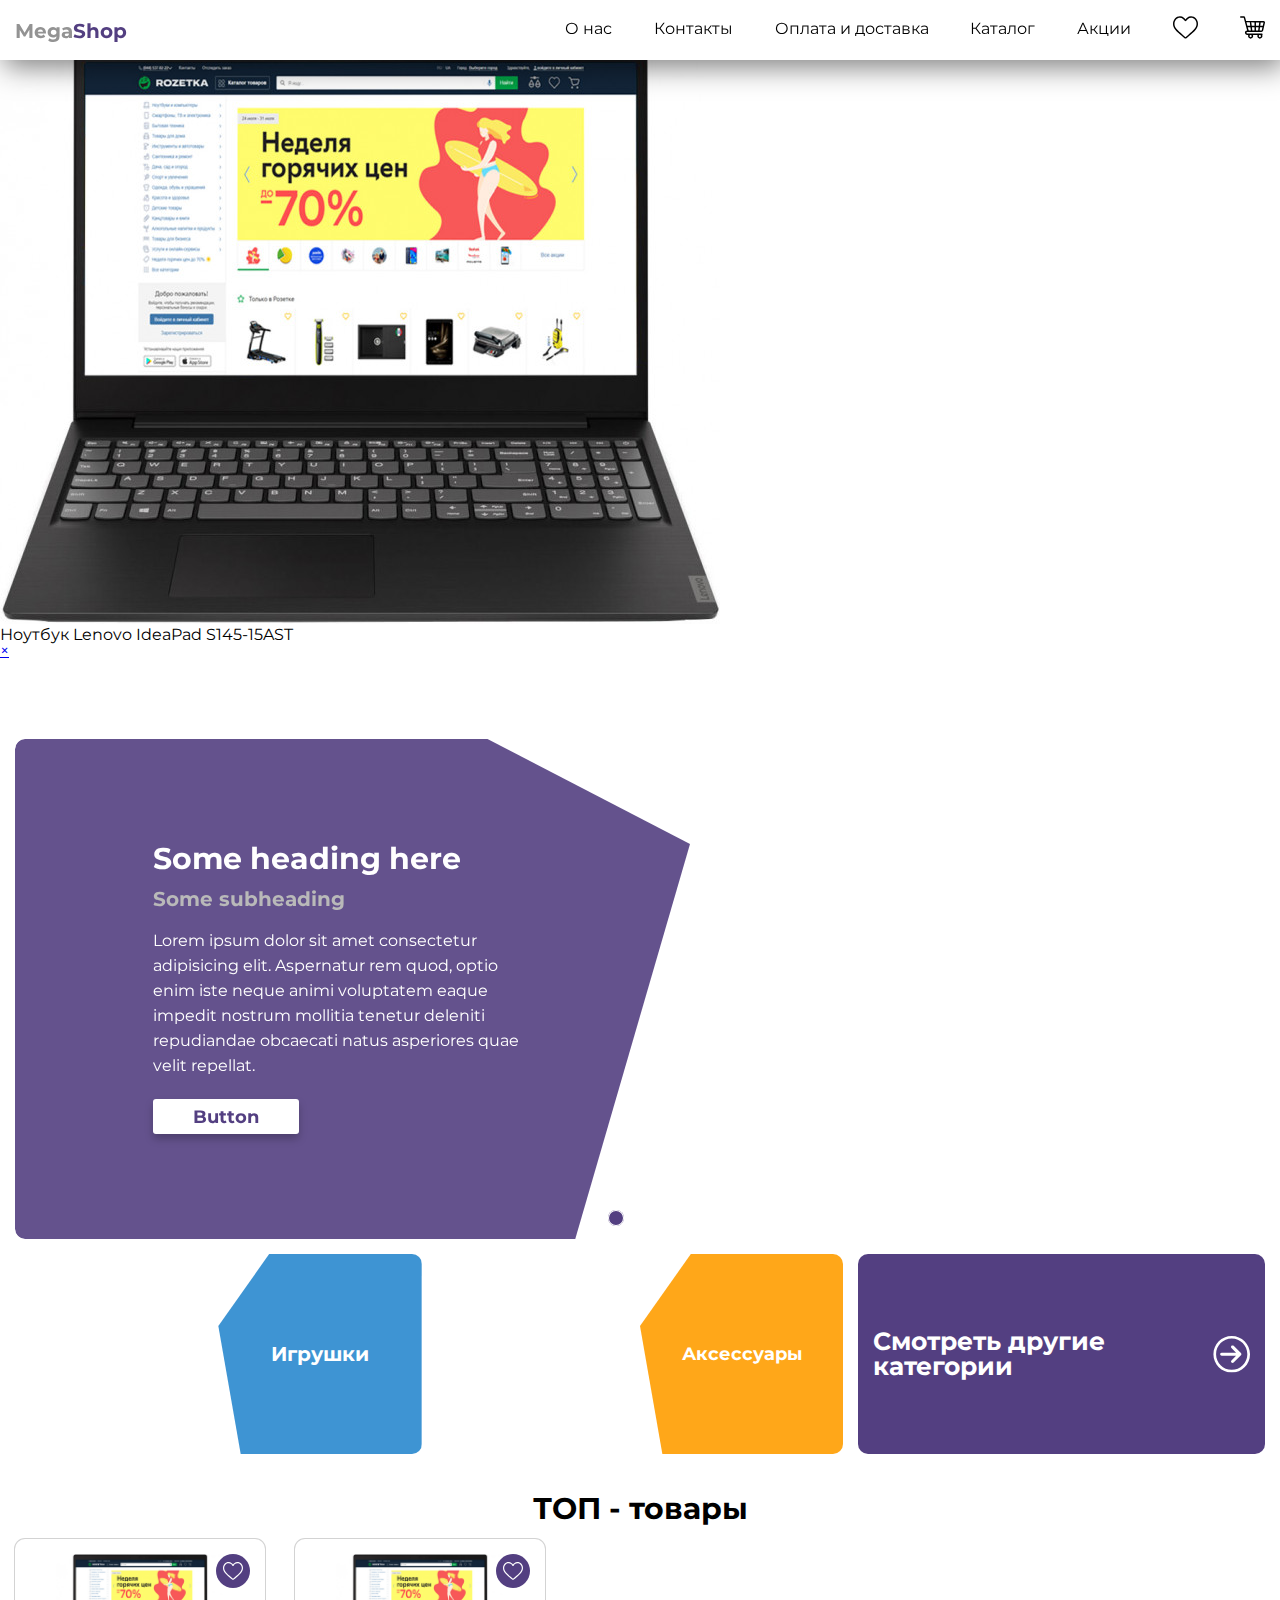
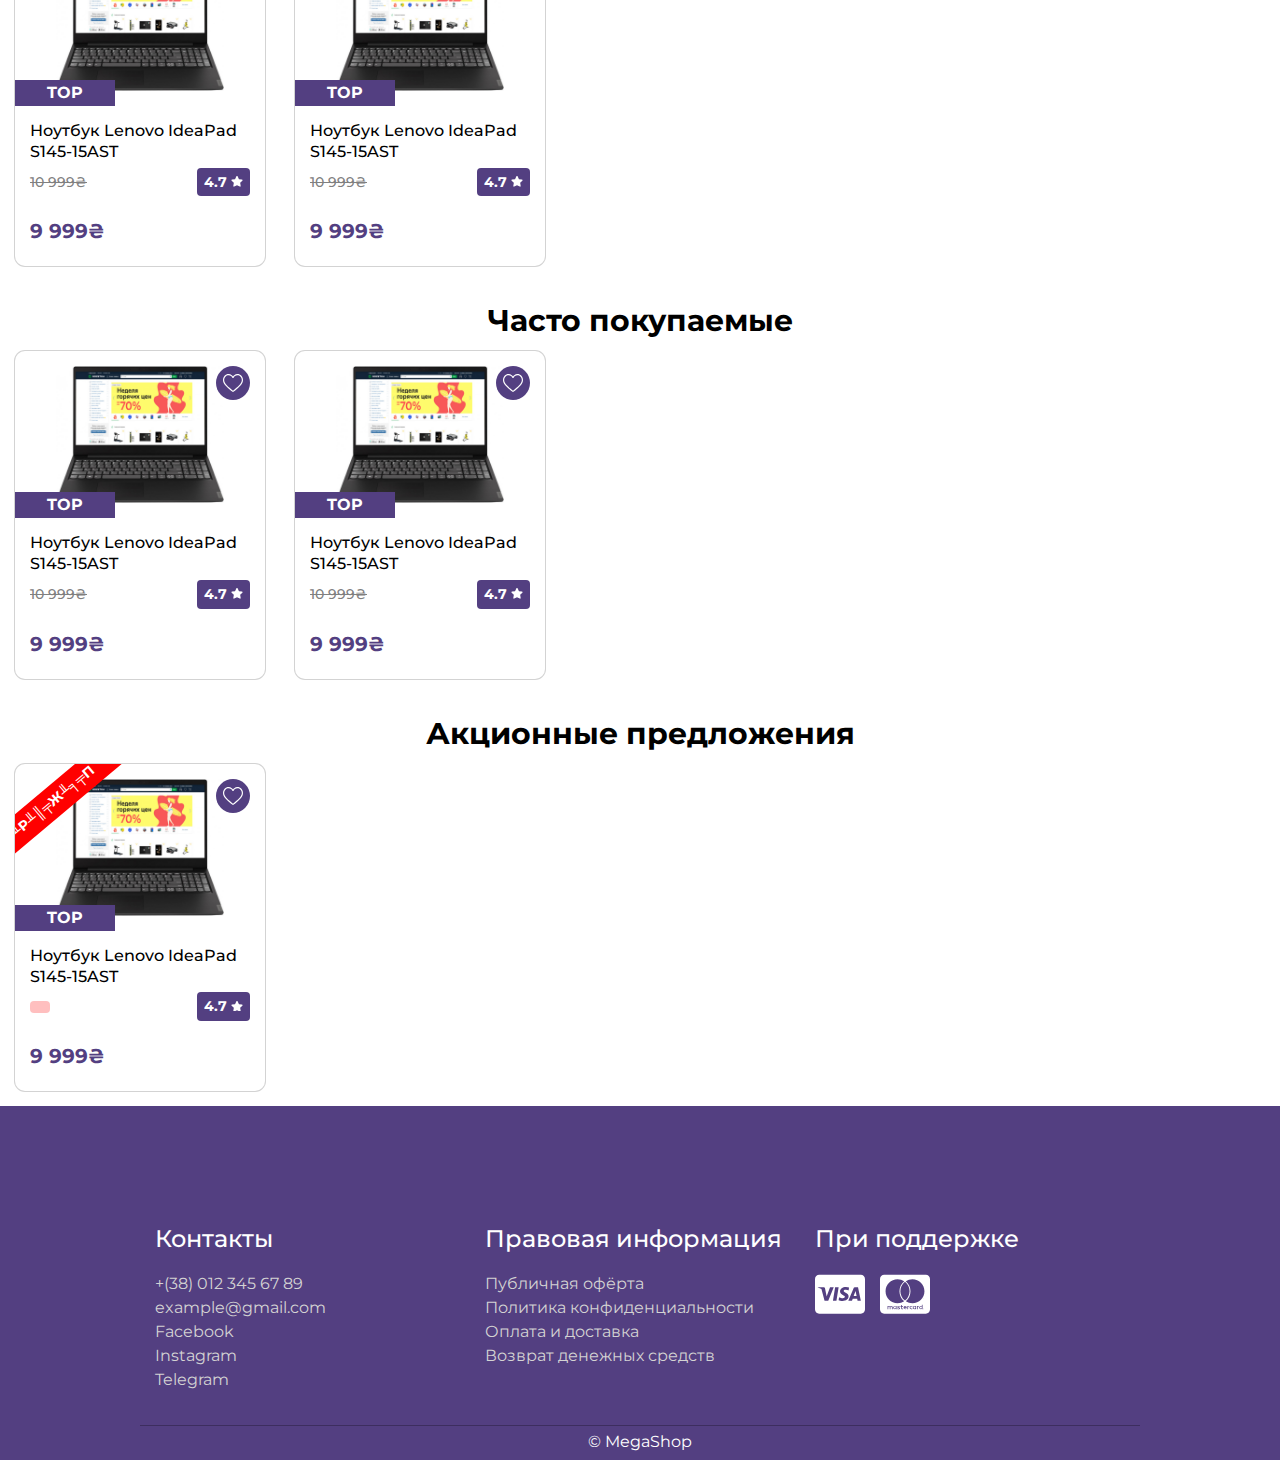
==== commit 2cf26576: "Update index.html" ====
--- a/index.html
+++ b/index.html
@@ -11,6 +11,30 @@
 </head>
 
 <body>
+    <!-- MODAL WINDOW ADDED -->
+    <div class="modal-window modal-likes">
+        <div class="modal-wrapper">
+            <div class="modal-heading">
+                <h4>Избранное</h4><button class="modal-closer">&times;</button>
+            </div>
+            <div class="modal-body">
+                <div class="flex-container">
+                    <div class="flex-card-item">
+                        <div class="flex-image">
+                            <img src="images/Lenovo.jpg" alt="Lenovo">
+                        </div>
+                        <div class="flex-decsription">
+                            <p>Ноутбук Lenovo IdeaPad S145-15AST</p>
+                            <a href="#" class="unlike-item">
+                                &times;
+                            </a>
+                        </div>
+                    </div>
+                </div>
+            </div>
+        </div>
+    </div>
+    <!-- MODAL WINDOW ADDED -->
     <header class="header">
         <nav class="navigation-panel">
             <div class="brand">
@@ -23,7 +47,7 @@
                 <li><a href="#">Оплата и доставка</a></li>
                 <li><a href="#">Каталог</a></li>
                 <li><a href="#">Акции</a></li>
-                <li><a href="#"><img width="25" src="icons/heart.svg" alt=""></a></li>
+                <li><a href="#" id="toggle-like-modal"><img width="25" src="icons/heart.svg" alt=""></a></li>
                 <li><a href="#"><img width="25" src="icons/shopping-cart.svg" alt=""></a></li>
             </ul>
         </nav>
@@ -241,7 +265,7 @@
         <section class="for-sale">
             <h2>Акционные предложения</h2>
             <div class="cards-container">
-                <div class="card sale" data-good-id="15" data-expiry-date="2021-05-10 00:00:00">
+                <div class="card sale" data-good-id="15" data-expiry-date="2021-05-14 00:00:00">
                     <div class="card-image">
                         <img src="images/Lenovo.jpg" alt="">
                         <div class="like">
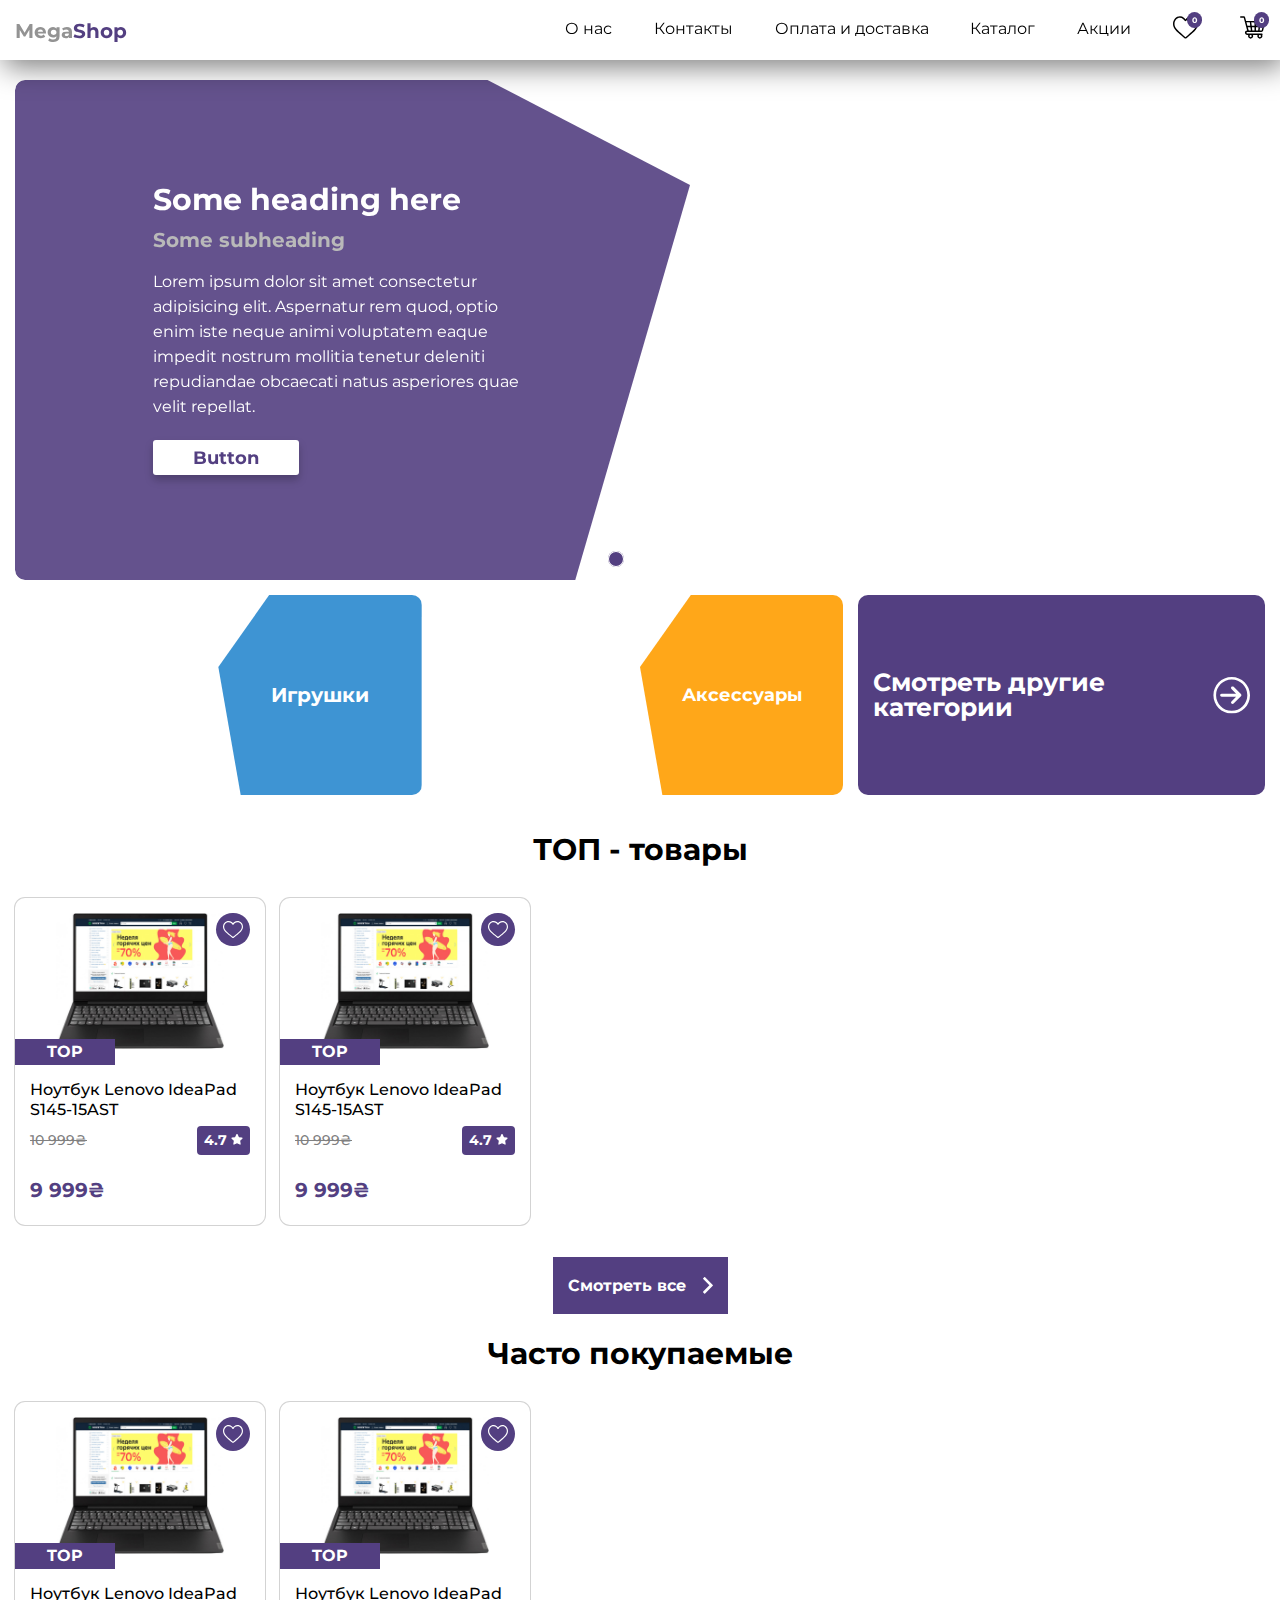
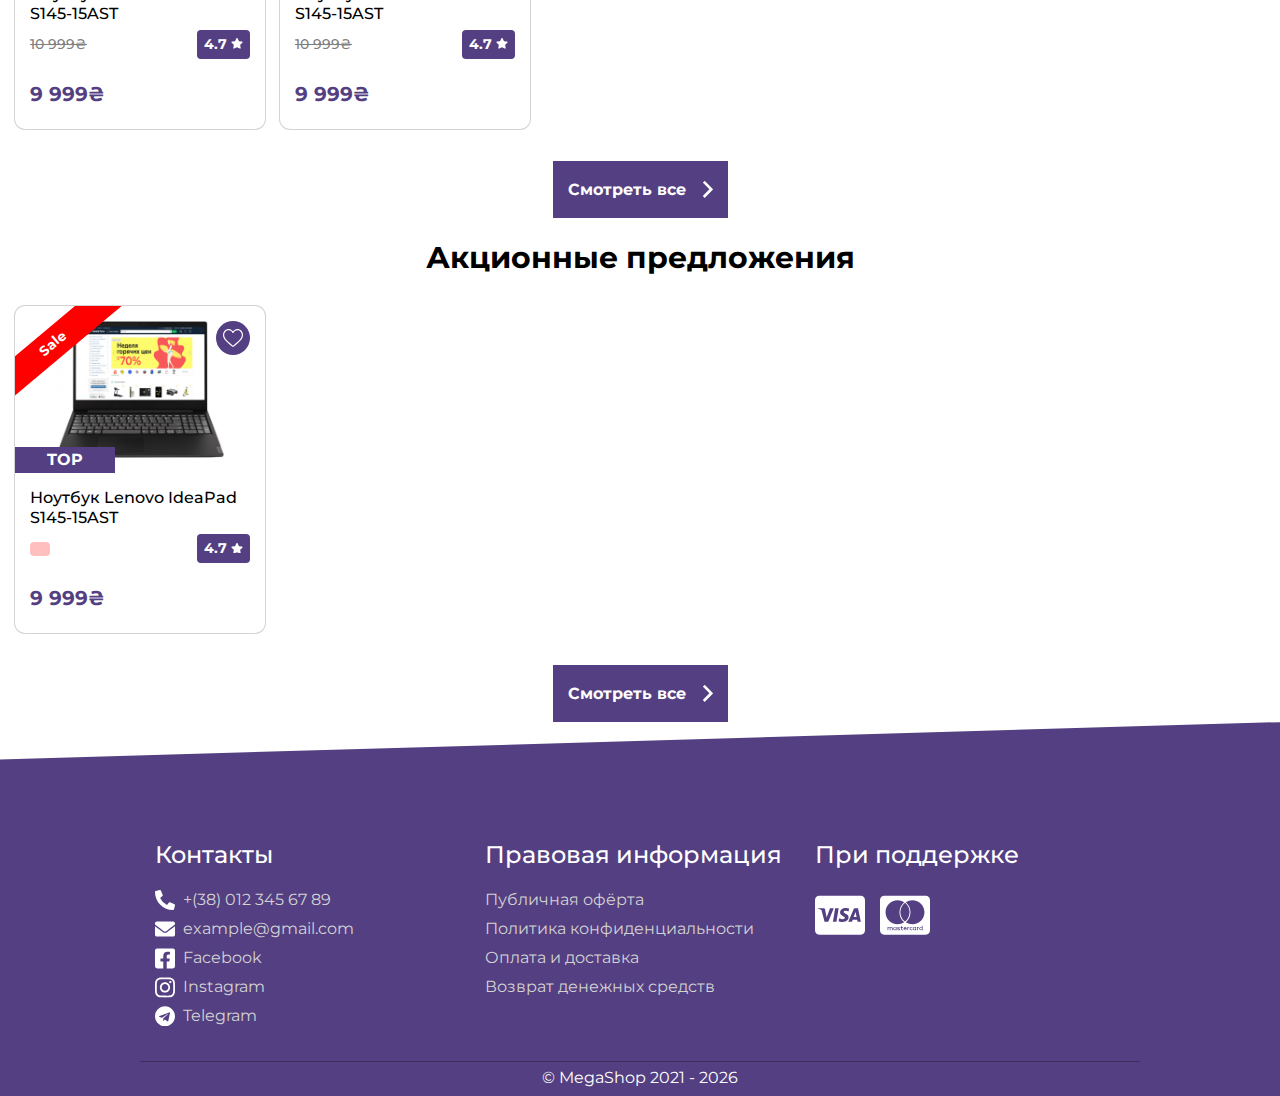
==== commit 3680d9c0: "Правки" ====
--- a/index.html
+++ b/index.html
@@ -19,16 +19,26 @@
             </div>
             <div class="modal-body">
                 <div class="flex-container">
-                    <div class="flex-card-item">
-                        <div class="flex-image">
-                            <img src="images/Lenovo.jpg" alt="Lenovo">
-                        </div>
-                        <div class="flex-decsription">
-                            <p>Ноутбук Lenovo IdeaPad S145-15AST</p>
-                            <a href="#" class="unlike-item">
-                                &times;
-                            </a>
-                        </div>
+                    <!-- Тут будут избранные товары -->
+                    <div class="empty-container">
+                        <img src="images/cactus.png" alt="">
+                        <p>У Вас пока нет избранных товаров!</p>
+                    </div>
+                </div>
+            </div>
+        </div>
+    </div>
+    <div class="modal-window modal-cart">
+        <div class="modal-wrapper">
+            <div class="modal-heading">
+                <h4>Избранное</h4><button class="modal-closer">&times;</button>
+            </div>
+            <div class="modal-body">
+                <div class="flex-container">
+                    <!-- Тут будут товары в корзине -->
+                    <div class="empty-container">
+
+                        <p>Ваша корзина пуста!</p>
                     </div>
                 </div>
             </div>
@@ -47,8 +57,10 @@
                 <li><a href="#">Оплата и доставка</a></li>
                 <li><a href="#">Каталог</a></li>
                 <li><a href="#">Акции</a></li>
-                <li><a href="#" id="toggle-like-modal"><img width="25" src="icons/heart.svg" alt=""></a></li>
-                <li><a href="#"><img width="25" src="icons/shopping-cart.svg" alt=""></a></li>
+                <li><a href="#" id="toggle-like-modal"><img width="25" src="icons/heart.svg" alt=""><span
+                            id="likes-counter">0</span></a></li>
+                <li><a href="#" id="toggle-cart-modal"><img width="25" src="icons/shopping-cart.svg" alt=""><span
+                            id="goods-counter">0</span></a></li>
             </ul>
         </nav>
     </header>
@@ -131,9 +143,9 @@
             <h2>ТОП - товары</h2>
             <div class="cards-container">
 
-                <div class="card">
-                    <div class="card-image">
-                        <img src="images/Lenovo.jpg" alt="">
+                <div class="card" data-good-id="1">
+                    <div class="card-image">
+                        <img src="images/Lenovo.jpg" alt="Lenovo">
                         <div class="like">
                             <span><img width="20" src="icons/card-heart.svg" alt=""></span>
                         </div>
@@ -162,9 +174,9 @@
                     </div>
                 </div>
 
-                <div class="card">
-                    <div class="card-image">
-                        <img src="images/Lenovo.jpg" alt="">
+                <div class="card" data-good-id="2">
+                    <div class="card-image">
+                        <img src="images/Lenovo.jpg" alt="Lenovo">
                         <div class="like">
                             <span><img width="20" src="icons/card-heart.svg" alt=""></span>
                         </div>
@@ -194,13 +206,14 @@
                 </div>
 
             </div>
+            <a href="#" class="watch-more">Смотреть все <svg fill="white" xmlns="http://www.w3.org/2000/svg" viewBox="0 0 192 512"><path d="M187.8 264.5L41 412.5c-4.7 4.7-12.3 4.7-17 0L4.2 392.7c-4.7-4.7-4.7-12.3 0-17L122.7 256 4.2 136.3c-4.7-4.7-4.7-12.3 0-17L24 99.5c4.7-4.7 12.3-4.7 17 0l146.8 148c4.7 4.7 4.7 12.3 0 17z"/></svg></a>
         </section>
         <section class="frequently-bought">
             <h2>Часто покупаемые</h2>
             <div class="cards-container">
-                <div class="card">
-                    <div class="card-image">
-                        <img src="images/Lenovo.jpg" alt="">
+                <div class="card" data-good-id="3">
+                    <div class="card-image">
+                        <img src="images/Lenovo.jpg" alt="Lenovo">
                         <div class="like">
                             <span><img width="20" src="icons/card-heart.svg" alt=""></span>
                         </div>
@@ -228,10 +241,9 @@
                         </div>
                     </div>
                 </div>
-
-                <div class="card">
-                    <div class="card-image">
-                        <img src="images/Lenovo.jpg" alt="">
+                <div class="card" data-good-id="4">
+                    <div class="card-image">
+                        <img src="images/Lenovo.jpg" alt="Lenovo">
                         <div class="like">
                             <span><img width="20" src="icons/card-heart.svg" alt=""></span>
                         </div>
@@ -259,15 +271,15 @@
                         </div>
                     </div>
                 </div>
-
-            </div>
+            </div>
+            <a href="#" class="watch-more">Смотреть все <svg fill="white" xmlns="http://www.w3.org/2000/svg" viewBox="0 0 192 512"><path d="M187.8 264.5L41 412.5c-4.7 4.7-12.3 4.7-17 0L4.2 392.7c-4.7-4.7-4.7-12.3 0-17L122.7 256 4.2 136.3c-4.7-4.7-4.7-12.3 0-17L24 99.5c4.7-4.7 12.3-4.7 17 0l146.8 148c4.7 4.7 4.7 12.3 0 17z"/></svg></a>
         </section>
         <section class="for-sale">
             <h2>Акционные предложения</h2>
             <div class="cards-container">
-                <div class="card sale" data-good-id="15" data-expiry-date="2021-05-14 00:00:00">
-                    <div class="card-image">
-                        <img src="images/Lenovo.jpg" alt="">
+                <div class="card sale" data-good-id="5" data-expiry-date="2021-05-14 00:00:00">
+                    <div class="card-image">
+                        <img src="images/Lenovo.jpg" alt="Lenovo">
                         <div class="like">
                             <span><img width="20" src="icons/card-heart.svg" alt=""></span>
                         </div>
@@ -297,6 +309,7 @@
                 </div>
 
             </div>
+            <a href="#" class="watch-more">Смотреть все <svg fill="white" xmlns="http://www.w3.org/2000/svg" viewBox="0 0 192 512"><path d="M187.8 264.5L41 412.5c-4.7 4.7-12.3 4.7-17 0L4.2 392.7c-4.7-4.7-4.7-12.3 0-17L122.7 256 4.2 136.3c-4.7-4.7-4.7-12.3 0-17L24 99.5c4.7-4.7 12.3-4.7 17 0l146.8 148c4.7 4.7 4.7 12.3 0 17z"/></svg></a>
         </section>
     </main>
     <footer>
@@ -304,11 +317,26 @@
             <div class="footer-column">
                 <h6>Контакты</h6>
                 <ul>
-                    <li><a href="tel:380123456789">+(38) 012 345 67 89</a></li>
-                    <li><a href="mailto:example@gmail.com">example@gmail.com</a></li>
-                    <li><a href="#">Facebook</a></li>
-                    <li><a href="#">Instagram</a></li>
-                    <li><a href="#">Telegram</a></li>
+                    <li><svg width="20" fill="white" xmlns="http://www.w3.org/2000/svg" viewBox="0 0 512 512">
+                            <path
+                                d="M497.39 361.8l-112-48a24 24 0 0 0-28 6.9l-49.6 60.6A370.66 370.66 0 0 1 130.6 204.11l60.6-49.6a23.94 23.94 0 0 0 6.9-28l-48-112A24.16 24.16 0 0 0 122.6.61l-104 24A24 24 0 0 0 0 48c0 256.5 207.9 464 464 464a24 24 0 0 0 23.4-18.6l24-104a24.29 24.29 0 0 0-14.01-27.6z" />
+                            </svg>&nbsp;&nbsp;<a href="tel:380123456789">+(38) 012 345 67 89</a></li>
+                    <li><svg width="20" fill="white" xmlns="http://www.w3.org/2000/svg" viewBox="0 0 512 512">
+                            <path
+                                d="M502.3 190.8c3.9-3.1 9.7-.2 9.7 4.7V400c0 26.5-21.5 48-48 48H48c-26.5 0-48-21.5-48-48V195.6c0-5 5.7-7.8 9.7-4.7 22.4 17.4 52.1 39.5 154.1 113.6 21.1 15.4 56.7 47.8 92.2 47.6 35.7.3 72-32.8 92.3-47.6 102-74.1 131.6-96.3 154-113.7zM256 320c23.2.4 56.6-29.2 73.4-41.4 132.7-96.3 142.8-104.7 173.4-128.7 5.8-4.5 9.2-11.5 9.2-18.9v-19c0-26.5-21.5-48-48-48H48C21.5 64 0 85.5 0 112v19c0 7.4 3.4 14.3 9.2 18.9 30.6 23.9 40.7 32.4 173.4 128.7 16.8 12.2 50.2 41.8 73.4 41.4z" />
+                            </svg>&nbsp;&nbsp;<a href="mailto:example@gmail.com">example@gmail.com</a></li>
+                    <li><svg width="20" fill="white" xmlns="http://www.w3.org/2000/svg" viewBox="0 0 448 512">
+                            <path
+                                d="M400 32H48A48 48 0 0 0 0 80v352a48 48 0 0 0 48 48h137.25V327.69h-63V256h63v-54.64c0-62.15 37-96.48 93.67-96.48 27.14 0 55.52 4.84 55.52 4.84v61h-31.27c-30.81 0-40.42 19.12-40.42 38.73V256h68.78l-11 71.69h-57.78V480H400a48 48 0 0 0 48-48V80a48 48 0 0 0-48-48z" />
+                            </svg>&nbsp;&nbsp;<a href="#">Facebook</a></li>
+                    <li><svg width="20" fill="white" xmlns="http://www.w3.org/2000/svg" viewBox="0 0 448 512">
+                            <path
+                                d="M224.1 141c-63.6 0-114.9 51.3-114.9 114.9s51.3 114.9 114.9 114.9S339 319.5 339 255.9 287.7 141 224.1 141zm0 189.6c-41.1 0-74.7-33.5-74.7-74.7s33.5-74.7 74.7-74.7 74.7 33.5 74.7 74.7-33.6 74.7-74.7 74.7zm146.4-194.3c0 14.9-12 26.8-26.8 26.8-14.9 0-26.8-12-26.8-26.8s12-26.8 26.8-26.8 26.8 12 26.8 26.8zm76.1 27.2c-1.7-35.9-9.9-67.7-36.2-93.9-26.2-26.2-58-34.4-93.9-36.2-37-2.1-147.9-2.1-184.9 0-35.8 1.7-67.6 9.9-93.9 36.1s-34.4 58-36.2 93.9c-2.1 37-2.1 147.9 0 184.9 1.7 35.9 9.9 67.7 36.2 93.9s58 34.4 93.9 36.2c37 2.1 147.9 2.1 184.9 0 35.9-1.7 67.7-9.9 93.9-36.2 26.2-26.2 34.4-58 36.2-93.9 2.1-37 2.1-147.8 0-184.8zM398.8 388c-7.8 19.6-22.9 34.7-42.6 42.6-29.5 11.7-99.5 9-132.1 9s-102.7 2.6-132.1-9c-19.6-7.8-34.7-22.9-42.6-42.6-11.7-29.5-9-99.5-9-132.1s-2.6-102.7 9-132.1c7.8-19.6 22.9-34.7 42.6-42.6 29.5-11.7 99.5-9 132.1-9s102.7-2.6 132.1 9c19.6 7.8 34.7 22.9 42.6 42.6 11.7 29.5 9 99.5 9 132.1s2.7 102.7-9 132.1z" />
+                            </svg>&nbsp;&nbsp;<a href="#">Instagram</a></li>
+                    <li><svg width="20" fill="white" xmlns="http://www.w3.org/2000/svg" viewBox="0 0 496 512">
+                            <path
+                                d="M248 8C111 8 0 119 0 256s111 248 248 248 248-111 248-248S385 8 248 8zm121.8 169.9l-40.7 191.8c-3 13.6-11.1 16.9-22.4 10.5l-62-45.7-29.9 28.8c-3.3 3.3-6.1 6.1-12.5 6.1l4.4-63.1 114.9-103.8c5-4.4-1.1-6.9-7.7-2.5l-142 89.4-61.2-19.1c-13.3-4.2-13.6-13.3 2.8-19.7l239.1-92.2c11.1-4 20.8 2.7 17.2 19.5z" />
+                            </svg>&nbsp;&nbsp;<a href="#">Telegram</a></li>
                 </ul>
             </div>
             <div class="footer-column">
@@ -349,13 +377,14 @@
             </div>
             <div class="last-column">
                 <hr>
-                <span>&copy; MegaShop</span>
+                <span>&copy; MegaShop 2021 - <span id="nowYear"></span></span>
             </div>
         </div>
     </footer>
     <script src="js/swiper.min.js"></script>
     <script src="js/moment.js"></script>
     <script src="js/main-page.js"></script>
+    <script src="js/toggleModals.js"></script>
 </body>
 
 </html>--- a/css/style.css
+++ b/css/style.css
@@ -1,6 +1,5 @@
-@charset "UTF-8";
 @import url("https://fonts.googleapis.com/css2?family=Montserrat:wght@400;500;700&display=swap");
-/* line 5, ../../../../../../Ruby26-x64/lib/ruby/gems/2.6.0/gems/compass-core-1.0.3/stylesheets/compass/reset/_utilities.scss */
+/* line 5, C:/Ruby26-x64/lib/ruby/gems/2.6.0/gems/compass-core-1.0.3/stylesheets/compass/reset/_utilities.scss */
 html, body, div, span, applet, object, iframe,
 h1, h2, h3, h4, h5, h6, p, blockquote, pre,
 a, abbr, acronym, address, big, cite, code,
@@ -22,50 +21,175 @@
   vertical-align: baseline;
 }
 
-/* line 22, ../../../../../../Ruby26-x64/lib/ruby/gems/2.6.0/gems/compass-core-1.0.3/stylesheets/compass/reset/_utilities.scss */
+/* line 22, C:/Ruby26-x64/lib/ruby/gems/2.6.0/gems/compass-core-1.0.3/stylesheets/compass/reset/_utilities.scss */
 html {
   line-height: 1;
 }
 
-/* line 24, ../../../../../../Ruby26-x64/lib/ruby/gems/2.6.0/gems/compass-core-1.0.3/stylesheets/compass/reset/_utilities.scss */
+/* line 24, C:/Ruby26-x64/lib/ruby/gems/2.6.0/gems/compass-core-1.0.3/stylesheets/compass/reset/_utilities.scss */
 ol, ul {
   list-style: none;
 }
 
-/* line 26, ../../../../../../Ruby26-x64/lib/ruby/gems/2.6.0/gems/compass-core-1.0.3/stylesheets/compass/reset/_utilities.scss */
+/* line 26, C:/Ruby26-x64/lib/ruby/gems/2.6.0/gems/compass-core-1.0.3/stylesheets/compass/reset/_utilities.scss */
 table {
   border-collapse: collapse;
   border-spacing: 0;
 }
 
-/* line 28, ../../../../../../Ruby26-x64/lib/ruby/gems/2.6.0/gems/compass-core-1.0.3/stylesheets/compass/reset/_utilities.scss */
+/* line 28, C:/Ruby26-x64/lib/ruby/gems/2.6.0/gems/compass-core-1.0.3/stylesheets/compass/reset/_utilities.scss */
 caption, th, td {
   text-align: left;
   font-weight: normal;
   vertical-align: middle;
 }
 
-/* line 30, ../../../../../../Ruby26-x64/lib/ruby/gems/2.6.0/gems/compass-core-1.0.3/stylesheets/compass/reset/_utilities.scss */
+/* line 30, C:/Ruby26-x64/lib/ruby/gems/2.6.0/gems/compass-core-1.0.3/stylesheets/compass/reset/_utilities.scss */
 q, blockquote {
   quotes: none;
 }
-/* line 103, ../../../../../../Ruby26-x64/lib/ruby/gems/2.6.0/gems/compass-core-1.0.3/stylesheets/compass/reset/_utilities.scss */
+/* line 103, C:/Ruby26-x64/lib/ruby/gems/2.6.0/gems/compass-core-1.0.3/stylesheets/compass/reset/_utilities.scss */
 q:before, q:after, blockquote:before, blockquote:after {
   content: "";
   content: none;
 }
 
-/* line 32, ../../../../../../Ruby26-x64/lib/ruby/gems/2.6.0/gems/compass-core-1.0.3/stylesheets/compass/reset/_utilities.scss */
+/* line 32, C:/Ruby26-x64/lib/ruby/gems/2.6.0/gems/compass-core-1.0.3/stylesheets/compass/reset/_utilities.scss */
 a img {
   border: none;
 }
 
-/* line 116, ../../../../../../Ruby26-x64/lib/ruby/gems/2.6.0/gems/compass-core-1.0.3/stylesheets/compass/reset/_utilities.scss */
+/* line 116, C:/Ruby26-x64/lib/ruby/gems/2.6.0/gems/compass-core-1.0.3/stylesheets/compass/reset/_utilities.scss */
 article, aside, details, figcaption, figure, footer, header, hgroup, main, menu, nav, section, summary {
   display: block;
 }
 
-/* line 5, ../scss/header.scss */
+/* line 9, ../scss/header.scss */
+.modal-window {
+  font-family: sans-serif;
+  position: fixed;
+  top: 0;
+  left: 0;
+  right: 0;
+  bottom: 0;
+  background-color: rgba(0, 0, 0, 0.3);
+  z-index: 1000;
+  display: none;
+  align-items: center;
+  justify-content: center;
+}
+/* line 22, ../scss/header.scss */
+.modal-window .modal-wrapper {
+  background-color: #fff;
+  border-radius: 5px;
+  box-shadow: 0 0 0 1px lightgray;
+  max-width: 480px;
+  width: 100%;
+  margin-right: 15px;
+  margin-left: 15px;
+  display: flex;
+  flex-direction: column;
+  overflow: hidden;
+}
+/* line 34, ../scss/header.scss */
+.modal-window .modal-wrapper .modal-closer, .modal-window .modal-wrapper .modal-body .flex-container .flex-card-item .flex-decsription .unlike-item {
+  font-size: 25px;
+  font-weight: bold;
+  padding-right: 9px;
+  padding-left: 9px;
+  color: #533f81;
+  border-radius: 30px;
+}
+/* line 43, ../scss/header.scss */
+.modal-window .modal-wrapper .modal-heading {
+  display: flex;
+  justify-content: space-between;
+  align-items: center;
+  padding: 10px 15px;
+  background-color: #533f81;
+  color: white;
+}
+/* line 52, ../scss/header.scss */
+.modal-window .modal-wrapper .modal-body {
+  background-color: #fff;
+  padding: 15px;
+}
+/* line 56, ../scss/header.scss */
+.modal-window .modal-wrapper .modal-body .flex-container {
+  display: flex;
+  flex-direction: column;
+}
+/* line 59, ../scss/header.scss */
+.modal-window .modal-wrapper .modal-body .flex-container .empty-container {
+  display: none;
+  align-items: center;
+  justify-content: center;
+  min-height: 250px;
+  flex-direction: column;
+  -webkit-user-select: none;
+  -moz-user-select: none;
+  -ms-user-select: none;
+  user-select: none;
+  pointer-events: none;
+}
+/* line 71, ../scss/header.scss */
+.modal-window .modal-wrapper .modal-body .flex-container .empty-container img {
+  margin-bottom: 15px;
+  max-width: 150px;
+  opacity: .7;
+}
+/* line 76, ../scss/header.scss */
+.modal-window .modal-wrapper .modal-body .flex-container .empty-container p {
+  font-weight: bold;
+  color: gray;
+}
+/* line 81, ../scss/header.scss */
+.modal-window .modal-wrapper .modal-body .flex-container .flex-card-item {
+  display: flex;
+  box-shadow: 0 0 0 1px lightgray;
+  padding: 15px;
+  border-radius: 8px;
+}
+/* line 86, ../scss/header.scss */
+.modal-window .modal-wrapper .modal-body .flex-container .flex-card-item:not(:first-child) {
+  margin-top: 15px;
+}
+/* line 89, ../scss/header.scss */
+.modal-window .modal-wrapper .modal-body .flex-container .flex-card-item .flex-image {
+  max-width: 90px;
+}
+/* line 92, ../scss/header.scss */
+.modal-window .modal-wrapper .modal-body .flex-container .flex-card-item .flex-image img {
+  max-width: 100%;
+  max-height: 100%;
+  width: 100%;
+  height: 100%;
+  -o-object-fit: contain;
+  object-fit: contain;
+}
+/* line 102, ../scss/header.scss */
+.modal-window .modal-wrapper .modal-body .flex-container .flex-card-item .flex-decsription {
+  display: flex;
+  justify-content: space-between;
+  width: 100%;
+  align-items: center;
+  font-weight: bold;
+}
+/* line 109, ../scss/header.scss */
+.modal-window .modal-wrapper .modal-body .flex-container .flex-card-item .flex-decsription p {
+  padding: 0 15px 0 15px;
+  line-height: 1.5;
+}
+/* line 114, ../scss/header.scss */
+.modal-window .modal-wrapper .modal-body .flex-container .flex-card-item .flex-decsription .unlike-item {
+  background-color: #533f81;
+  color: white;
+  text-decoration: none;
+  font-size: 20px;
+  padding: 6px 10px;
+}
+
+/* line 131, ../scss/header.scss */
 header {
   position: fixed;
   max-width: 1440px;
@@ -80,14 +204,31 @@
   max-width: 100%;
   box-shadow: 4px 7px 29px rgba(0, 0, 0, 0.51);
 }
-/* line 18, ../scss/header.scss */
+/* line 145, ../scss/header.scss */
+header #toggle-like-modal, header #toggle-cart-modal {
+  position: relative;
+  display: block;
+}
+/* line 148, ../scss/header.scss */
+header #toggle-like-modal span, header #toggle-cart-modal span {
+  background-color: #533f81;
+  font-size: 8px;
+  font-weight: bold;
+  padding: 3px 5px;
+  position: absolute;
+  top: -3px;
+  right: -4px;
+  border-radius: 30px;
+  color: white;
+}
+/* line 164, ../scss/header.scss */
 header .navigation-panel {
   display: flex;
   justify-content: space-between;
   align-items: center;
 }
 @media screen and (max-width: 800px) {
-  /* line 18, ../scss/header.scss */
+  /* line 164, ../scss/header.scss */
   header .navigation-panel {
     flex-direction: column;
     justify-content: flex-start;
@@ -95,20 +236,20 @@
   }
 }
 @media screen and (max-width: 800px) and (max-width: 400px) {
-  /* line 18, ../scss/header.scss */
+  /* line 164, ../scss/header.scss */
   header .navigation-panel {
     padding-top: 0px;
   }
 }
 
-/* line 30, ../scss/header.scss */
+/* line 179, ../scss/header.scss */
 header .navigation-panel .brand {
   display: flex;
   align-items: center;
   justify-content: space-between;
   margin-bottom: 5px;
 }
-/* line 35, ../scss/header.scss */
+/* line 185, ../scss/header.scss */
 header .navigation-panel .brand h2 {
   position: relative;
   top: 3px;
@@ -116,11 +257,11 @@
   font-weight: bolder;
   color: #939393;
 }
-/* line 41, ../scss/header.scss */
+/* line 192, ../scss/header.scss */
 header .navigation-panel .brand h2 span {
   color: #533f81;
 }
-/* line 45, ../scss/header.scss */
+/* line 197, ../scss/header.scss */
 header .navigation-panel .brand button {
   display: none;
   padding: 3px 10px;
@@ -133,24 +274,23 @@
   background-color: #fff;
   transition: .1s linear;
 }
-/* line 56, ../scss/header.scss */
+/* line 209, ../scss/header.scss */
 header .navigation-panel .brand button:active {
   background-color: #f2f2f2;
 }
-/* line 59, ../scss/header.scss */
+/* line 213, ../scss/header.scss */
 header .navigation-panel .brand button img {
   width: 1em;
   height: .875em;
 }
 @media screen and (max-width: 800px) {
-  /* line 45, ../scss/header.scss */
+  /* line 197, ../scss/header.scss */
   header .navigation-panel .brand button {
     display: block;
   }
 }
-/* line 68, ../scss/header.scss */
+/* line 224, ../scss/header.scss */
 header .navigation-panel ul {
-  overflow: hidden;
   max-width: 700px;
   height: -webkit-max-content;
   height: -moz-max-content;
@@ -161,19 +301,20 @@
   align-items: center;
   transition: height .2s linear;
 }
-/* line 79, ../scss/header.scss */
+/* line 236, ../scss/header.scss */
 header .navigation-panel ul.show {
   height: 207px;
 }
 @media screen and (max-width: 1260px) {
-  /* line 68, ../scss/header.scss */
+  /* line 224, ../scss/header.scss */
   header .navigation-panel ul {
     max-width: 600px;
   }
 }
 @media screen and (max-width: 1260px) and (max-width: 800px) {
-  /* line 68, ../scss/header.scss */
+  /* line 224, ../scss/header.scss */
   header .navigation-panel ul {
+    overflow: hidden;
     height: 0px;
     max-width: 320px;
     flex-direction: column;
@@ -181,7 +322,7 @@
   }
 }
 
-/* line 92, ../scss/header.scss */
+/* line 252, ../scss/header.scss */
 header .navigation-panel ul li {
   font-size: 16px;
   max-width: -webkit-max-content;
@@ -190,22 +331,22 @@
   line-height: 1.25;
 }
 @media screen and (max-width: 800px) {
-  /* line 92, ../scss/header.scss */
+  /* line 252, ../scss/header.scss */
   header .navigation-panel ul li {
     line-height: 1.5;
   }
 }
-/* line 101, ../scss/header.scss */
+/* line 263, ../scss/header.scss */
 header .navigation-panel ul li:nth-last-child(-n+2) a:after {
   content: "";
   display: none;
 }
-/* line 105, ../scss/header.scss */
+/* line 268, ../scss/header.scss */
 header .navigation-panel ul li a {
   color: black;
   text-decoration: none;
 }
-/* line 109, ../scss/header.scss */
+/* line 272, ../scss/header.scss */
 header .navigation-panel ul li a:after {
   content: "";
   display: block;
@@ -216,7 +357,7 @@
   margin-left: auto;
   transition: width .2s ease-out;
 }
-/* line 119, ../scss/header.scss */
+/* line 283, ../scss/header.scss */
 header .navigation-panel ul li a:hover:after, header .navigation-panel ul li a:focus:after {
   width: 100%;
 }
@@ -225,8 +366,10 @@
 footer {
   background-color: #533f81;
   padding-top: 100px;
-}
-/* line 8, ../scss/footer.scss */
+  -webkit-clip-path: polygon(0 10%, 100% 0, 100% 100%, 0% 100%);
+  clip-path: polygon(0 10%, 100% 0, 100% 100%, 0% 100%);
+}
+/* line 11, ../scss/footer.scss */
 footer .footer-content-wrapper {
   max-width: 1000px;
   display: flex;
@@ -235,7 +378,7 @@
   margin-left: auto;
   padding: 0 15px;
 }
-/* line 15, ../scss/footer.scss */
+/* line 18, ../scss/footer.scss */
 footer .footer-content-wrapper .footer-column {
   max-width: calc(33% - 30px);
   width: 100%;
@@ -243,36 +386,54 @@
   line-height: 1.5;
   padding: 15px;
 }
-/* line 22, ../scss/footer.scss */
+@media screen and (max-width: 800px) {
+  /* line 18, ../scss/footer.scss */
+  footer .footer-content-wrapper .footer-column {
+    max-width: calc(50% - 30px);
+  }
+}
+@media screen and (max-width: 500px) {
+  /* line 18, ../scss/footer.scss */
+  footer .footer-content-wrapper .footer-column {
+    max-width: 100%;
+  }
+}
+/* line 31, ../scss/footer.scss */
 footer .footer-content-wrapper .footer-column:nth-child(3) ul {
   display: flex;
 }
-/* line 24, ../scss/footer.scss */
+/* line 33, ../scss/footer.scss */
 footer .footer-content-wrapper .footer-column:nth-child(3) ul li:last-child {
   margin-left: 15px;
 }
-/* line 29, ../scss/footer.scss */
+/* line 38, ../scss/footer.scss */
 footer .footer-content-wrapper .footer-column a {
   color: lightgray;
   text-decoration: none;
 }
-/* line 33, ../scss/footer.scss */
+/* line 42, ../scss/footer.scss */
 footer .footer-content-wrapper .footer-column h6 {
   font-size: 1.5rem;
   font-weight: 500;
 }
-/* line 37, ../scss/footer.scss */
+/* line 46, ../scss/footer.scss */
 footer .footer-content-wrapper .footer-column ul {
   margin-top: 15px;
 }
-/* line 41, ../scss/footer.scss */
+/* line 48, ../scss/footer.scss */
+footer .footer-content-wrapper .footer-column ul li {
+  display: flex;
+  align-items: center;
+  margin-top: 5px;
+}
+/* line 55, ../scss/footer.scss */
 footer .footer-content-wrapper .last-column {
   width: 100%;
   text-align: center;
   padding: 10px 0;
   color: white;
 }
-/* line 46, ../scss/footer.scss */
+/* line 60, ../scss/footer.scss */
 footer .footer-content-wrapper .last-column hr {
   border: none;
   box-shadow: none;
@@ -281,22 +442,22 @@
   padding: 0;
 }
 
-/* line 10, ../scss/style.scss */
+/* line 14, ../scss/style.scss */
 :root {
   font-family: "Montserrat", sans-serif;
   font-size: 16px;
 }
-/* line 14, ../scss/style.scss */
+/* line 18, ../scss/style.scss */
 :root h2 {
   font-size: 1.875rem;
   font-weight: bold;
 }
-/* line 19, ../scss/style.scss */
+/* line 23, ../scss/style.scss */
 :root h4 {
   font-size: 1.25rem;
   font-weight: bold;
 }
-/* line 24, ../scss/style.scss */
+/* line 28, ../scss/style.scss */
 :root button {
   font-family: "Montserrat", sans-serif;
   cursor: pointer;
@@ -305,12 +466,48 @@
   border-radius: 3px;
 }
 
-/* line 33, ../scss/style.scss */
+/* line 36, ../scss/style.scss */
+.watch-more {
+  margin-top: 25px;
+  display: flex;
+  align-items: center;
+  justify-content: space-between;
+  text-decoration: none;
+  max-width: 145px;
+  margin-right: auto;
+  margin-left: auto;
+  padding: 15px;
+  background-color: #533f81;
+  font-weight: bold;
+  color: white;
+}
+/* line 49, ../scss/style.scss */
+.watch-more svg {
+  max-width: 10px;
+  margin-left: 9px;
+}
+
+/* line 54, ../scss/style.scss */
 .cards-container {
   display: flex;
   max-width: 1440px;
-}
-/* line 37, ../scss/style.scss */
+  padding-right: 7.5px;
+  padding-left: 7.5px;
+  padding-top: 25px;
+}
+@media screen and (max-width: 800px) {
+  /* line 54, ../scss/style.scss */
+  .cards-container {
+    justify-content: center;
+  }
+}
+@media screen and (max-width: 500px) {
+  /* line 54, ../scss/style.scss */
+  .cards-container {
+    flex-wrap: wrap;
+  }
+}
+/* line 67, ../scss/style.scss */
 .cards-container .card {
   display: flex;
   flex-direction: column;
@@ -318,17 +515,17 @@
   width: 100%;
   box-shadow: 0 0 0 1px lightgray;
   border-radius: 10px;
-  margin: 15px;
+  margin: 7.5px;
   position: relative;
   overflow: hidden;
 }
-/* line 48, ../scss/style.scss */
+/* line 78, ../scss/style.scss */
 .cards-container .card:hover .card-body .card-prices .good-link {
   opacity: 1;
 }
-/* line 53, ../scss/style.scss */
+/* line 83, ../scss/style.scss */
 .cards-container .card.sale:before {
-  content: "╨Р╨║╤Ж╨╕╤П";
+  content: "Sale";
   display: block;
   background: red;
   height: 30px;
@@ -345,13 +542,13 @@
   left: -35%;
   top: 7%;
 }
-/* line 73, ../scss/style.scss */
+/* line 103, ../scss/style.scss */
 .cards-container .card .card-image {
   max-height: 137px;
   padding: 15px;
   position: relative;
 }
-/* line 77, ../scss/style.scss */
+/* line 107, ../scss/style.scss */
 .cards-container .card .card-image img {
   max-width: 100%;
   height: 100%;
@@ -361,7 +558,7 @@
   margin-left: auto;
   display: block;
 }
-/* line 86, ../scss/style.scss */
+/* line 116, ../scss/style.scss */
 .cards-container .card .card-image .like {
   position: absolute;
   right: 15px;
@@ -371,7 +568,7 @@
   border-radius: 50%;
   cursor: pointer;
 }
-/* line 95, ../scss/style.scss */
+/* line 125, ../scss/style.scss */
 .cards-container .card .card-image .top-ribbon {
   position: absolute;
   bottom: 0;
@@ -384,85 +581,85 @@
   color: white;
   font-weight: bold;
 }
-/* line 109, ../scss/style.scss */
+/* line 139, ../scss/style.scss */
 .cards-container .card .card-body {
   padding: 15px;
   line-height: 1.3;
 }
-/* line 112, ../scss/style.scss */
+/* line 142, ../scss/style.scss */
 .cards-container .card .card-body .card-heading {
   font-weight: 500;
 }
-/* line 115, ../scss/style.scss */
+/* line 145, ../scss/style.scss */
 .cards-container .card .card-body .sale-container {
   font-weight: bold;
   font-size: 12px;
   color: red;
   background-color: rgba(255, 0, 0, 0.25);
-  padding: 6px 10px;
+  padding: 7px 10px;
   border-radius: 4px;
 }
-/* line 123, ../scss/style.scss */
+/* line 153, ../scss/style.scss */
 .cards-container .card .card-body .card-prices {
   display: flex;
   justify-content: space-between;
   align-items: center;
 }
-/* line 127, ../scss/style.scss */
+/* line 157, ../scss/style.scss */
 .cards-container .card .card-body .card-prices:nth-of-type(1) {
   margin-top: 5px;
   margin-bottom: 15px;
 }
-/* line 133, ../scss/style.scss */
+/* line 163, ../scss/style.scss */
 .cards-container .card .card-body .card-prices .gray-price:after, .cards-container .card .card-body .card-prices .violet-price:after {
   content: "\20B4";
 }
-/* line 138, ../scss/style.scss */
+/* line 168, ../scss/style.scss */
 .cards-container .card .card-body .card-prices .gray-price {
   color: gray;
   font-weight: 500;
   font-size: 0.9rem;
   text-decoration: line-through;
 }
-/* line 144, ../scss/style.scss */
+/* line 174, ../scss/style.scss */
 .cards-container .card .card-body .card-prices .violet-price {
   font-size: 1.25rem;
   font-weight: bold;
   color: #533f81;
 }
-/* line 149, ../scss/style.scss */
+/* line 179, ../scss/style.scss */
 .cards-container .card .card-body .card-prices .card-raiting {
   background-color: #533f81;
   padding: 4px 7px;
   border-radius: 4px;
 }
-/* line 153, ../scss/style.scss */
+/* line 183, ../scss/style.scss */
 .cards-container .card .card-body .card-prices .card-raiting span {
   font-size: 0.9rem;
   font-weight: bold;
   color: white;
 }
-/* line 159, ../scss/style.scss */
+/* line 189, ../scss/style.scss */
 .cards-container .card .card-body .card-prices .good-link {
   width: 47px;
   opacity: 0;
   transition: opacity .15s linear;
 }
-/* line 164, ../scss/style.scss */
+/* line 194, ../scss/style.scss */
 .cards-container .card .card-body .card-prices .good-link svg {
   display: block;
   margin-left: auto;
   fill: #533f81;
 }
 
-/* line 176, ../scss/style.scss */
+/* line 206, ../scss/style.scss */
 .main-section {
   max-width: 1440px;
   margin-right: auto;
   margin-left: auto;
   margin-top: 80px;
 }
-/* line 182, ../scss/style.scss */
+/* line 212, ../scss/style.scss */
 .main-section .swiper-container {
   max-width: 1440px;
   max-height: 500px;
@@ -472,18 +669,18 @@
   border-radius: 10px;
 }
 @media screen and (max-width: 870px) {
-  /* line 182, ../scss/style.scss */
+  /* line 212, ../scss/style.scss */
   .main-section .swiper-container {
     height: 400px;
   }
 }
 @media screen and (max-width: 650px) {
-  /* line 182, ../scss/style.scss */
+  /* line 212, ../scss/style.scss */
   .main-section .swiper-container {
     height: 350px;
   }
 }
-/* line 199, ../scss/style.scss */
+/* line 229, ../scss/style.scss */
 .main-section .swiper-container .swiper-wrapper .swiper-slide {
   height: 100%;
   background-position: center center;
@@ -492,7 +689,7 @@
   border-radius: 10px;
   overflow: hidden;
 }
-/* line 208, ../scss/style.scss */
+/* line 238, ../scss/style.scss */
 .main-section .swiper-container .swiper-wrapper .slide-cutted-block {
   display: flex;
   height: 500px;
@@ -507,26 +704,26 @@
   transition: clip-path 0.2s linear;
   transition: clip-path 0.2s linear, -webkit-clip-path 0.2s linear;
 }
-/* line 222, ../scss/style.scss */
+/* line 252, ../scss/style.scss */
 .main-section .swiper-container .swiper-wrapper .slide-cutted-block div {
   max-width: 380px;
   color: white;
 }
-/* line 226, ../scss/style.scss */
+/* line 256, ../scss/style.scss */
 .main-section .swiper-container .swiper-wrapper .slide-cutted-block div h2 {
   margin-bottom: 15px;
 }
-/* line 230, ../scss/style.scss */
+/* line 260, ../scss/style.scss */
 .main-section .swiper-container .swiper-wrapper .slide-cutted-block div h4 {
   margin-bottom: 19px;
   color: #b9b9b9;
 }
-/* line 235, ../scss/style.scss */
+/* line 265, ../scss/style.scss */
 .main-section .swiper-container .swiper-wrapper .slide-cutted-block div p {
   margin-bottom: 21px;
   line-height: 25px;
 }
-/* line 240, ../scss/style.scss */
+/* line 270, ../scss/style.scss */
 .main-section .swiper-container .swiper-wrapper .slide-cutted-block div button {
   font-weight: bold;
   font-size: 18px;
@@ -535,43 +732,43 @@
   box-shadow: 0 5px 9px rgba(0, 0, 0, 0.23);
   background-color: #fff;
 }
-/* line 248, ../scss/style.scss */
+/* line 278, ../scss/style.scss */
 .main-section .swiper-container .swiper-wrapper .slide-cutted-block div button:active {
   background-color: #e6e6e6;
 }
 @media screen and (max-width: 870px) {
-  /* line 255, ../scss/style.scss */
+  /* line 285, ../scss/style.scss */
   .main-section .swiper-container .swiper-wrapper .slide-cutted-block.slide-cutted-block {
     max-width: 60%;
     height: 400px;
     -webkit-clip-path: polygon(100% 0, 94% 66%, 55% 100%, 0 100%, 0 0);
     clip-path: polygon(100% 0, 94% 66%, 55% 100%, 0 100%, 0 0);
   }
-  /* line 262, ../scss/style.scss */
+  /* line 292, ../scss/style.scss */
   .main-section .swiper-container .swiper-wrapper .slide-cutted-block div {
     max-width: 300px;
   }
-  /* line 265, ../scss/style.scss */
+  /* line 295, ../scss/style.scss */
   .main-section .swiper-container .swiper-wrapper .slide-cutted-block div h2 {
     font-size: 25px;
   }
-  /* line 269, ../scss/style.scss */
+  /* line 299, ../scss/style.scss */
   .main-section .swiper-container .swiper-wrapper .slide-cutted-block div h4 {
     font-size: 18px;
   }
-  /* line 273, ../scss/style.scss */
+  /* line 303, ../scss/style.scss */
   .main-section .swiper-container .swiper-wrapper .slide-cutted-block div p {
     font-size: 15px;
   }
 }
 @media screen and (max-width: 650px) {
-  /* line 280, ../scss/style.scss */
+  /* line 310, ../scss/style.scss */
   .main-section .swiper-container .swiper-wrapper .slide-cutted-block.slide-cutted-block {
     height: 350px;
     -webkit-clip-path: polygon(0 0, 100% 0, 93% 72%, 44% 100%, 0 100%);
     clip-path: polygon(0 0, 100% 0, 93% 72%, 44% 100%, 0 100%);
   }
-  /* line 285, ../scss/style.scss */
+  /* line 315, ../scss/style.scss */
   .main-section .swiper-container .swiper-wrapper .slide-cutted-block.slide-cutted-block p {
     text-overflow: ellipsis;
     overflow: hidden;
@@ -581,13 +778,13 @@
   }
 }
 @media screen and (max-width: 568px) {
-  /* line 296, ../scss/style.scss */
+  /* line 326, ../scss/style.scss */
   .main-section .swiper-container .swiper-wrapper .slide-cutted-block.slide-cutted-block {
     height: 350px;
     -webkit-clip-path: polygon(0 0, 100% 0, 93% 72%, 44% 100%, 0 100%);
     clip-path: polygon(0 0, 100% 0, 93% 72%, 44% 100%, 0 100%);
   }
-  /* line 301, ../scss/style.scss */
+  /* line 331, ../scss/style.scss */
   .main-section .swiper-container .swiper-wrapper .slide-cutted-block.slide-cutted-block p {
     text-overflow: ellipsis;
     overflow: hidden;
@@ -595,78 +792,78 @@
     -webkit-line-clamp: 3;
     -webkit-box-orient: vertical;
   }
-  /* line 309, ../scss/style.scss */
+  /* line 339, ../scss/style.scss */
   .main-section .swiper-container .swiper-wrapper .slide-cutted-block.slide-cutted-block div {
     max-width: 300px;
   }
-  /* line 312, ../scss/style.scss */
+  /* line 342, ../scss/style.scss */
   .main-section .swiper-container .swiper-wrapper .slide-cutted-block.slide-cutted-block div h2 {
     font-size: 20px;
   }
-  /* line 316, ../scss/style.scss */
+  /* line 346, ../scss/style.scss */
   .main-section .swiper-container .swiper-wrapper .slide-cutted-block.slide-cutted-block div h4 {
     font-size: 16px;
   }
-  /* line 320, ../scss/style.scss */
+  /* line 350, ../scss/style.scss */
   .main-section .swiper-container .swiper-wrapper .slide-cutted-block.slide-cutted-block div p {
     display: none;
   }
 }
-/* line 328, ../scss/style.scss */
+/* line 358, ../scss/style.scss */
 .main-section .swiper-container .swiper-wrapper .one {
   background-image: url("https://i.ibb.co/vwgBtJ4/gadgets-336635-1920.jpg");
 }
-/* line 331, ../scss/style.scss */
+/* line 361, ../scss/style.scss */
 .main-section .swiper-container .swiper-wrapper .one .slide-cutted-block {
   background-color: rgba(83, 63, 129, 0.9);
 }
-/* line 336, ../scss/style.scss */
+/* line 366, ../scss/style.scss */
 .main-section .swiper-container .swiper-wrapper .two {
   background-image: url("https://images.unsplash.com/photo-1470309864661-68328b2cd0a5?ixlib=rb-1.2.1&q=85&fm=jpg&crop=entropy&cs=srgb&ixid=eyJhcHBfaWQiOjE0NTg5fQ");
 }
-/* line 339, ../scss/style.scss */
+/* line 369, ../scss/style.scss */
 .main-section .swiper-container .swiper-wrapper .two .slide-cutted-block {
   background-color: rgba(41, 136, 206, 0.9);
 }
-/* line 344, ../scss/style.scss */
+/* line 374, ../scss/style.scss */
 .main-section .swiper-container .swiper-wrapper .two div h4 {
   color: lightgray;
 }
-/* line 348, ../scss/style.scss */
+/* line 378, ../scss/style.scss */
 .main-section .swiper-container .swiper-wrapper .two div button {
   color: #2988ce;
 }
-/* line 354, ../scss/style.scss */
+/* line 384, ../scss/style.scss */
 .main-section .swiper-container .swiper-wrapper .three {
   background-image: url("https://images.unsplash.com/photo-1595303526913-c7037797ebe7?ixlib=rb-1.2.1&q=85&fm=jpg&crop=entropy&cs=srgb&ixid=eyJhcHBfaWQiOjE0NTg5fQ");
 }
-/* line 357, ../scss/style.scss */
+/* line 387, ../scss/style.scss */
 .main-section .swiper-container .swiper-wrapper .three .slide-cutted-block {
   background-color: rgba(255, 157, 0, 0.9);
 }
-/* line 362, ../scss/style.scss */
+/* line 392, ../scss/style.scss */
 .main-section .swiper-container .swiper-wrapper .three div h4 {
   color: #9a9a9a;
 }
-/* line 366, ../scss/style.scss */
+/* line 396, ../scss/style.scss */
 .main-section .swiper-container .swiper-wrapper .three div button {
   color: #ff9d00;
 }
-/* line 374, ../scss/style.scss */
+/* line 404, ../scss/style.scss */
 .main-section .swiper-pagination-bullet {
   background: white;
   opacity: 0.5;
   width: 16px;
   height: 16px;
 }
-/* line 381, ../scss/style.scss */
+/* line 411, ../scss/style.scss */
 .main-section .swiper-pagination-bullet-active {
   color: #fff;
   background: #533f81;
   box-shadow: inset 0 0 0 1px white;
   opacity: 1;
 }
-/* line 388, ../scss/style.scss */
+/* line 418, ../scss/style.scss */
 .main-section .bottom-cards {
   display: grid;
   grid-template-columns: 1fr 1fr 1fr;
@@ -677,7 +874,7 @@
   grid-row-gap: 15px;
   min-height: 200px;
 }
-/* line 398, ../scss/style.scss */
+/* line 428, ../scss/style.scss */
 .main-section .bottom-cards .card {
   background-position: center center;
   background-size: cover;
@@ -687,7 +884,7 @@
   border-radius: 10px;
   cursor: pointer;
 }
-/* line 407, ../scss/style.scss */
+/* line 437, ../scss/style.scss */
 .main-section .bottom-cards .card .cutted-block {
   margin-left: auto;
   display: flex;
@@ -701,39 +898,39 @@
   clip-path: polygon(25% 0%, 100% 0, 100% 100%, 42% 100%, 11% 100%, 0 36%);
   transition: .5s ease;
 }
-/* line 420, ../scss/style.scss */
+/* line 450, ../scss/style.scss */
 .main-section .bottom-cards .card .cutted-block p {
   font-weight: bold;
   color: white;
   font-size: 20px;
 }
-/* line 428, ../scss/style.scss */
+/* line 458, ../scss/style.scss */
 .main-section .bottom-cards .card:hover .cutted-block {
   width: 100%;
   -webkit-clip-path: polygon(0 0, 100% 0, 100% 100%, 42% 100%, 0 100%, 0 36%);
   clip-path: polygon(0 0, 100% 0, 100% 100%, 42% 100%, 0 100%, 0 36%);
 }
-/* line 435, ../scss/style.scss */
+/* line 465, ../scss/style.scss */
 .main-section .bottom-cards .card:nth-child(1) {
   background-image: url("https://i.ibb.co/TbBDjvK/different-nationalities-1743392-1920.jpg");
 }
-/* line 438, ../scss/style.scss */
+/* line 468, ../scss/style.scss */
 .main-section .bottom-cards .card:nth-child(1) .cutted-block {
   background-color: rgba(41, 136, 206, 0.9);
 }
-/* line 443, ../scss/style.scss */
+/* line 473, ../scss/style.scss */
 .main-section .bottom-cards .card:nth-child(2) {
   background-image: url("https://i.ibb.co/VjbZwV9/fashion-2208045-1920.jpg");
 }
-/* line 446, ../scss/style.scss */
+/* line 476, ../scss/style.scss */
 .main-section .bottom-cards .card:nth-child(2) .cutted-block {
   background-color: rgba(255, 157, 0, 0.9);
 }
-/* line 450, ../scss/style.scss */
+/* line 480, ../scss/style.scss */
 .main-section .bottom-cards .card:nth-child(2) p {
   font-size: 18px;
 }
-/* line 455, ../scss/style.scss */
+/* line 485, ../scss/style.scss */
 .main-section .bottom-cards .card:last-child {
   padding: 15px;
   background-color: #533f81;
@@ -744,12 +941,12 @@
   align-items: center;
   cursor: pointer;
 }
-/* line 465, ../scss/style.scss */
+/* line 495, ../scss/style.scss */
 .main-section .bottom-cards .card:last-child p {
   font-size: 25px;
   padding-right: 37px;
 }
-/* line 470, ../scss/style.scss */
+/* line 500, ../scss/style.scss */
 .main-section .bottom-cards .card:last-child svg {
   position: absolute;
   right: 15px;
@@ -757,13 +954,13 @@
   transform: translateY(-50%);
 }
 @media screen and (max-width: 870px) {
-  /* line 388, ../scss/style.scss */
+  /* line 418, ../scss/style.scss */
   .main-section .bottom-cards {
     grid-template-columns: 1fr 1fr;
     grid-template-rows: .5fr .5fr;
     min-height: 375px;
   }
-  /* line 485, ../scss/style.scss */
+  /* line 515, ../scss/style.scss */
   .main-section .bottom-cards .card:last-child {
     grid-column-start: 1;
     grid-row-start: 2;
@@ -771,13 +968,13 @@
   }
 }
 @media screen and (max-width: 650px) {
-  /* line 388, ../scss/style.scss */
+  /* line 418, ../scss/style.scss */
   .main-section .bottom-cards {
     grid-template-columns: 1fr;
     grid-template-rows: repeat(3, 175px);
     min-height: 375;
   }
-  /* line 497, ../scss/style.scss */
+  /* line 527, ../scss/style.scss */
   .main-section .bottom-cards .card:last-child {
     grid-column-start: auto;
     grid-row-start: auto;
@@ -786,7 +983,7 @@
   }
 }
 @media screen and (max-width: 568px) {
-  /* line 388, ../scss/style.scss */
+  /* line 418, ../scss/style.scss */
   .main-section .bottom-cards {
     grid-template-columns: 1fr;
     grid-template-rows: repeat(3, 150px);
@@ -794,13 +991,13 @@
   }
 }
 
-/* line 513, ../scss/style.scss */
+/* line 543, ../scss/style.scss */
 .top-goods, .frequently-bought, .for-sale {
   margin-right: auto;
   margin-left: auto;
   max-width: 1440px;
 }
-/* line 516, ../scss/style.scss */
+/* line 546, ../scss/style.scss */
 .top-goods h2, .frequently-bought h2, .for-sale h2 {
   margin-top: 25px;
   text-align: center;
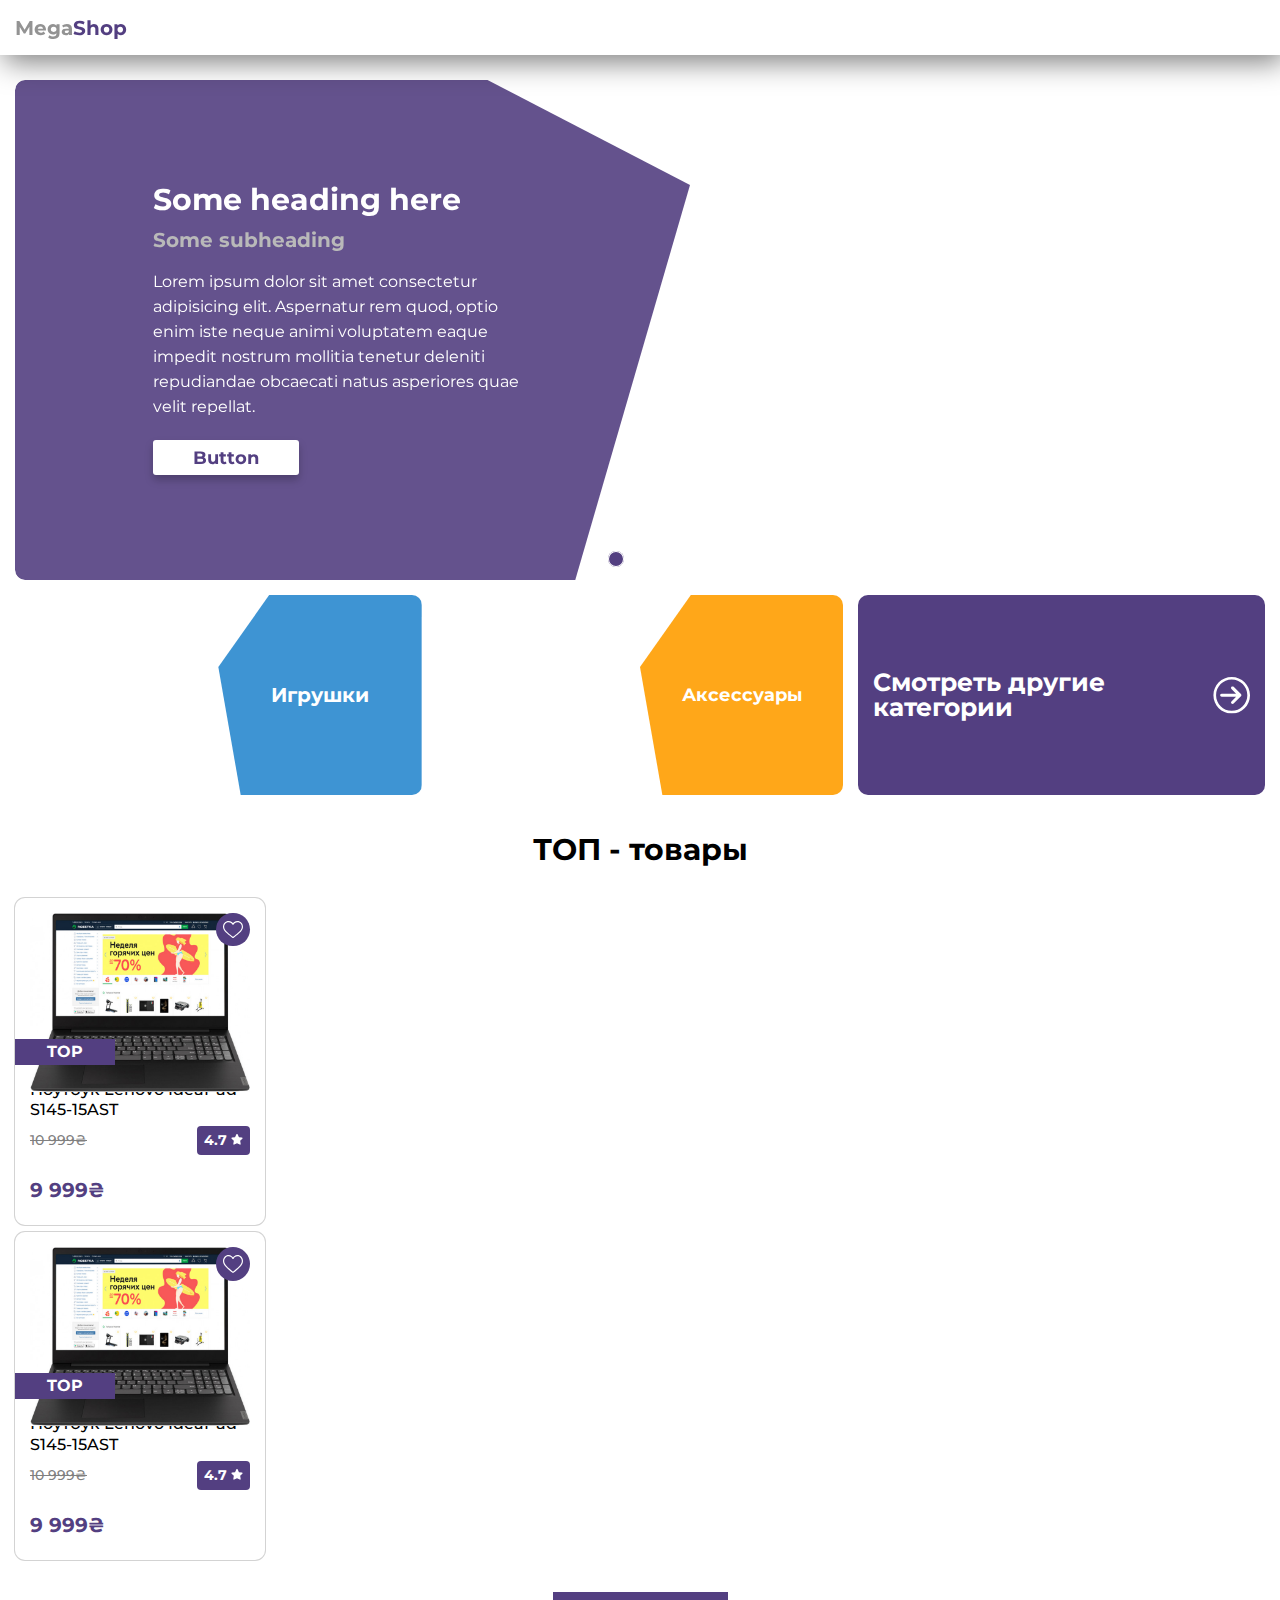
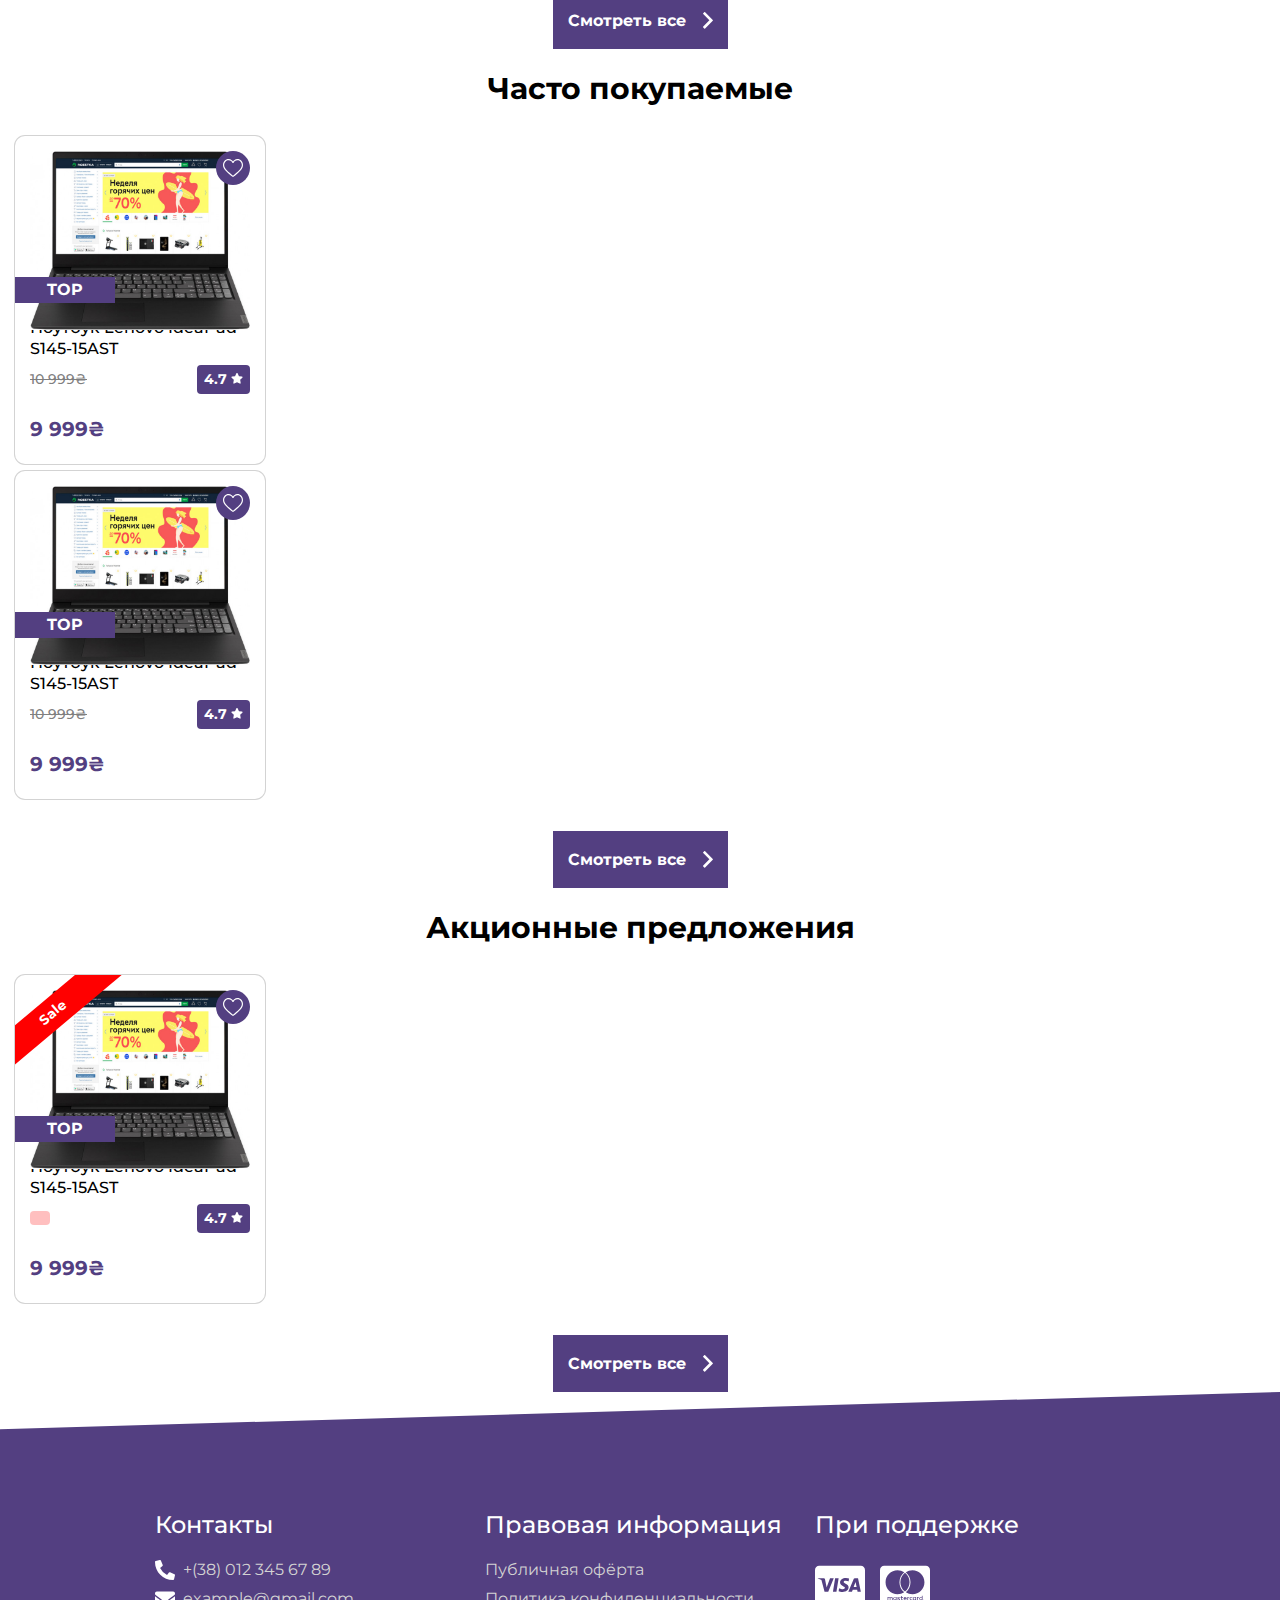
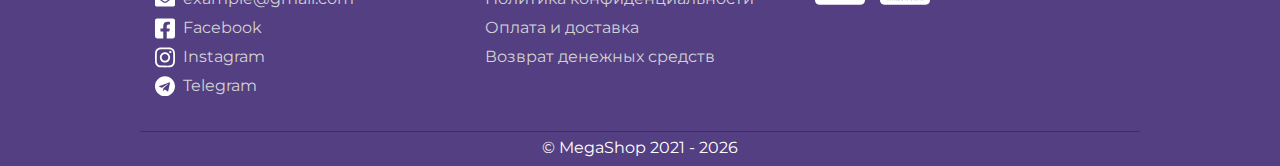
==== commit 46be8317: "asf" ====
--- a/index.html
+++ b/index.html
@@ -1,3 +1,14 @@
+<?php
+require_once "db/product.php";
+require_once "db/interface.php";
+$items = header_menu();
+$products = output_tools();
+$icons = header_icon();
+$sliders = page_slider();
+
+?>
+
+
 <!DOCTYPE html>
 <html lang="ru">
 
@@ -31,13 +42,13 @@
     <div class="modal-window modal-cart">
         <div class="modal-wrapper">
             <div class="modal-heading">
-                <h4>Избранное</h4><button class="modal-closer">&times;</button>
+                <h4>Корзина</h4><button class="modal-closer">&times;</button>
             </div>
             <div class="modal-body">
                 <div class="flex-container">
                     <!-- Тут будут товары в корзине -->
                     <div class="empty-container">
-
+                        <img src="images/empty-cart.png" alt="">
                         <p>Ваша корзина пуста!</p>
                     </div>
                 </div>
@@ -51,17 +62,7 @@
                 <h2>Mega<span>Shop</span></h2><button class="toggle-button"><img src="icons/bars.svg"
                         alt="Toggle button bars icon"></button>
             </div>
-            <ul id="menu">
-                <li><a href="#">О нас</a></li>
-                <li><a href="#">Контакты</a></li>
-                <li><a href="#">Оплата и доставка</a></li>
-                <li><a href="#">Каталог</a></li>
-                <li><a href="#">Акции</a></li>
-                <li><a href="#" id="toggle-like-modal"><img width="25" src="icons/heart.svg" alt=""><span
-                            id="likes-counter">0</span></a></li>
-                <li><a href="#" id="toggle-cart-modal"><img width="25" src="icons/shopping-cart.svg" alt=""><span
-                            id="goods-counter">0</span></a></li>
-            </ul>
+       
         </nav>
     </header>
     <main>
@@ -142,174 +143,190 @@
         <section class="top-goods">
             <h2>ТОП - товары</h2>
             <div class="cards-container">
-
-                <div class="card" data-good-id="1">
-                    <div class="card-image">
-                        <img src="images/Lenovo.jpg" alt="Lenovo">
-                        <div class="like">
-                            <span><img width="20" src="icons/card-heart.svg" alt=""></span>
-                        </div>
-                        <div class="top-ribbon">TOP</div>
-                    </div>
-                    <div class="card-body">
-                        <h6 class="card-heading">Ноутбук Lenovo IdeaPad S145-15AST</h6>
-                        <div class="card-prices">
-                            <p class="gray-price">10 999</p>
-                            <div class="card-raiting">
-                                <span>4.7 </span><svg width="12" fill="#fff" xmlns="http://www.w3.org/2000/svg"
-                                    viewBox="0 0 576 512">
-                                    <path
-                                        d="M259.3 17.8L194 150.2 47.9 171.5c-26.2 3.8-36.7 36.1-17.7 54.6l105.7 103-25 145.5c-4.5 26.3 23.2 46 46.4 33.7L288 439.6l130.7 68.7c23.2 12.2 50.9-7.4 46.4-33.7l-25-145.5 105.7-103c19-18.5 8.5-50.8-17.7-54.6L382 150.2 316.7 17.8c-11.7-23.6-45.6-23.9-57.4 0z" />
-                                </svg>
-                            </div>
-                        </div>
-                        <div class="card-prices">
-                            <p class="violet-price">9 999</p>
-                            <a href="#" class="good-link"><svg width="15" xmlns="http://www.w3.org/2000/svg"
-                                    viewBox="0 0 192 512">
-                                    <path
-                                        d="M187.8 264.5L41 412.5c-4.7 4.7-12.3 4.7-17 0L4.2 392.7c-4.7-4.7-4.7-12.3 0-17L122.7 256 4.2 136.3c-4.7-4.7-4.7-12.3 0-17L24 99.5c4.7-4.7 12.3-4.7 17 0l146.8 148c4.7 4.7 4.7 12.3 0 17z" />
-                                </svg></a>
-                        </div>
-                    </div>
-                </div>
-
-                <div class="card" data-good-id="2">
-                    <div class="card-image">
-                        <img src="images/Lenovo.jpg" alt="Lenovo">
-                        <div class="like">
-                            <span><img width="20" src="icons/card-heart.svg" alt=""></span>
-                        </div>
-                        <div class="top-ribbon">TOP</div>
-                    </div>
-                    <div class="card-body">
-                        <h6 class="card-heading">Ноутбук Lenovo IdeaPad S145-15AST</h6>
-                        <div class="card-prices">
-                            <p class="gray-price">10 999</p>
-                            <div class="card-raiting">
-                                <span>4.7 </span><svg width="12" fill="#fff" xmlns="http://www.w3.org/2000/svg"
-                                    viewBox="0 0 576 512">
-                                    <path
-                                        d="M259.3 17.8L194 150.2 47.9 171.5c-26.2 3.8-36.7 36.1-17.7 54.6l105.7 103-25 145.5c-4.5 26.3 23.2 46 46.4 33.7L288 439.6l130.7 68.7c23.2 12.2 50.9-7.4 46.4-33.7l-25-145.5 105.7-103c19-18.5 8.5-50.8-17.7-54.6L382 150.2 316.7 17.8c-11.7-23.6-45.6-23.9-57.4 0z" />
-                                </svg>
-                            </div>
-                        </div>
-                        <div class="card-prices">
-                            <p class="violet-price">9 999</p>
-                            <a href="#" class="good-link"><svg width="15" xmlns="http://www.w3.org/2000/svg"
-                                    viewBox="0 0 192 512">
-                                    <path
-                                        d="M187.8 264.5L41 412.5c-4.7 4.7-12.3 4.7-17 0L4.2 392.7c-4.7-4.7-4.7-12.3 0-17L122.7 256 4.2 136.3c-4.7-4.7-4.7-12.3 0-17L24 99.5c4.7-4.7 12.3-4.7 17 0l146.8 148c4.7 4.7 4.7 12.3 0 17z" />
-                                </svg></a>
-                        </div>
-                    </div>
-                </div>
-
-            </div>
-            <a href="#" class="watch-more">Смотреть все <svg fill="white" xmlns="http://www.w3.org/2000/svg" viewBox="0 0 192 512"><path d="M187.8 264.5L41 412.5c-4.7 4.7-12.3 4.7-17 0L4.2 392.7c-4.7-4.7-4.7-12.3 0-17L122.7 256 4.2 136.3c-4.7-4.7-4.7-12.3 0-17L24 99.5c4.7-4.7 12.3-4.7 17 0l146.8 148c4.7 4.7 4.7 12.3 0 17z"/></svg></a>
+                <div class="cards-wrapper">
+                    <div class="card" data-good-id="1">
+                        <div class="card-image">
+                            <img src="images/Lenovo.jpg" alt="Lenovo">
+                            <div class="like">
+                                <span><img width="20" src="icons/card-heart.svg" alt=""></span>
+                            </div>
+                            <div class="top-ribbon">TOP</div>
+                        </div>
+                        <div class="card-body">
+                            <h6 class="card-heading">Ноутбук Lenovo IdeaPad S145-15AST</h6>
+                            <div class="card-prices">
+                                <p class="gray-price">10 999</p>
+                                <div class="card-raiting">
+                                    <span>4.7 </span><svg width="12" fill="#fff" xmlns="http://www.w3.org/2000/svg"
+                                        viewBox="0 0 576 512">
+                                        <path
+                                            d="M259.3 17.8L194 150.2 47.9 171.5c-26.2 3.8-36.7 36.1-17.7 54.6l105.7 103-25 145.5c-4.5 26.3 23.2 46 46.4 33.7L288 439.6l130.7 68.7c23.2 12.2 50.9-7.4 46.4-33.7l-25-145.5 105.7-103c19-18.5 8.5-50.8-17.7-54.6L382 150.2 316.7 17.8c-11.7-23.6-45.6-23.9-57.4 0z" />
+                                    </svg>
+                                </div>
+                            </div>
+                            <div class="card-prices">
+                                <p class="violet-price">9 999</p>
+                                <a href="#" class="good-link"><svg width="15" xmlns="http://www.w3.org/2000/svg"
+                                        viewBox="0 0 192 512">
+                                        <path
+                                            d="M187.8 264.5L41 412.5c-4.7 4.7-12.3 4.7-17 0L4.2 392.7c-4.7-4.7-4.7-12.3 0-17L122.7 256 4.2 136.3c-4.7-4.7-4.7-12.3 0-17L24 99.5c4.7-4.7 12.3-4.7 17 0l146.8 148c4.7 4.7 4.7 12.3 0 17z" />
+                                    </svg></a>
+                            </div>
+                        </div>
+                    </div>
+
+                    <div class="card" data-good-id="2">
+                        <div class="card-image">
+                            <img src="images/Lenovo.jpg" alt="Lenovo">
+                            <div class="like">
+                                <span><img width="20" src="icons/card-heart.svg" alt=""></span>
+                            </div>
+                            <div class="top-ribbon">TOP</div>
+                        </div>
+                        <div class="card-body">
+                            <h6 class="card-heading">Ноутбук Lenovo IdeaPad S145-15AST</h6>
+                            <div class="card-prices">
+                                <p class="gray-price">10 999</p>
+                                <div class="card-raiting">
+                                    <span>4.7 </span><svg width="12" fill="#fff" xmlns="http://www.w3.org/2000/svg"
+                                        viewBox="0 0 576 512">
+                                        <path
+                                            d="M259.3 17.8L194 150.2 47.9 171.5c-26.2 3.8-36.7 36.1-17.7 54.6l105.7 103-25 145.5c-4.5 26.3 23.2 46 46.4 33.7L288 439.6l130.7 68.7c23.2 12.2 50.9-7.4 46.4-33.7l-25-145.5 105.7-103c19-18.5 8.5-50.8-17.7-54.6L382 150.2 316.7 17.8c-11.7-23.6-45.6-23.9-57.4 0z" />
+                                    </svg>
+                                </div>
+                            </div>
+                            <div class="card-prices">
+                                <p class="violet-price">9 999</p>
+                                <a href="#" class="good-link"><svg width="15" xmlns="http://www.w3.org/2000/svg"
+                                        viewBox="0 0 192 512">
+                                        <path
+                                            d="M187.8 264.5L41 412.5c-4.7 4.7-12.3 4.7-17 0L4.2 392.7c-4.7-4.7-4.7-12.3 0-17L122.7 256 4.2 136.3c-4.7-4.7-4.7-12.3 0-17L24 99.5c4.7-4.7 12.3-4.7 17 0l146.8 148c4.7 4.7 4.7 12.3 0 17z" />
+                                    </svg></a>
+                            </div>
+                        </div>
+                    </div>
+                </div>
+
+            </div>
+            <a href="#" class="watch-more">Смотреть все <svg fill="white" xmlns="http://www.w3.org/2000/svg"
+                    viewBox="0 0 192 512">
+                    <path
+                        d="M187.8 264.5L41 412.5c-4.7 4.7-12.3 4.7-17 0L4.2 392.7c-4.7-4.7-4.7-12.3 0-17L122.7 256 4.2 136.3c-4.7-4.7-4.7-12.3 0-17L24 99.5c4.7-4.7 12.3-4.7 17 0l146.8 148c4.7 4.7 4.7 12.3 0 17z" />
+                </svg></a>
         </section>
         <section class="frequently-bought">
             <h2>Часто покупаемые</h2>
             <div class="cards-container">
-                <div class="card" data-good-id="3">
-                    <div class="card-image">
-                        <img src="images/Lenovo.jpg" alt="Lenovo">
-                        <div class="like">
-                            <span><img width="20" src="icons/card-heart.svg" alt=""></span>
-                        </div>
-                        <div class="top-ribbon">TOP</div>
-                    </div>
-                    <div class="card-body">
-                        <h6 class="card-heading">Ноутбук Lenovo IdeaPad S145-15AST</h6>
-                        <div class="card-prices">
-                            <p class="gray-price">10 999</p>
-                            <div class="card-raiting">
-                                <span>4.7 </span><svg width="12" fill="#fff" xmlns="http://www.w3.org/2000/svg"
-                                    viewBox="0 0 576 512">
-                                    <path
-                                        d="M259.3 17.8L194 150.2 47.9 171.5c-26.2 3.8-36.7 36.1-17.7 54.6l105.7 103-25 145.5c-4.5 26.3 23.2 46 46.4 33.7L288 439.6l130.7 68.7c23.2 12.2 50.9-7.4 46.4-33.7l-25-145.5 105.7-103c19-18.5 8.5-50.8-17.7-54.6L382 150.2 316.7 17.8c-11.7-23.6-45.6-23.9-57.4 0z" />
-                                </svg>
-                            </div>
-                        </div>
-                        <div class="card-prices">
-                            <p class="violet-price">9 999</p>
-                            <a href="#" class="good-link"><svg width="15" xmlns="http://www.w3.org/2000/svg"
-                                    viewBox="0 0 192 512">
-                                    <path
-                                        d="M187.8 264.5L41 412.5c-4.7 4.7-12.3 4.7-17 0L4.2 392.7c-4.7-4.7-4.7-12.3 0-17L122.7 256 4.2 136.3c-4.7-4.7-4.7-12.3 0-17L24 99.5c4.7-4.7 12.3-4.7 17 0l146.8 148c4.7 4.7 4.7 12.3 0 17z" />
-                                </svg></a>
-                        </div>
-                    </div>
-                </div>
-                <div class="card" data-good-id="4">
-                    <div class="card-image">
-                        <img src="images/Lenovo.jpg" alt="Lenovo">
-                        <div class="like">
-                            <span><img width="20" src="icons/card-heart.svg" alt=""></span>
-                        </div>
-                        <div class="top-ribbon">TOP</div>
-                    </div>
-                    <div class="card-body">
-                        <h6 class="card-heading">Ноутбук Lenovo IdeaPad S145-15AST</h6>
-                        <div class="card-prices">
-                            <p class="gray-price">10 999</p>
-                            <div class="card-raiting">
-                                <span>4.7 </span><svg width="12" fill="#fff" xmlns="http://www.w3.org/2000/svg"
-                                    viewBox="0 0 576 512">
-                                    <path
-                                        d="M259.3 17.8L194 150.2 47.9 171.5c-26.2 3.8-36.7 36.1-17.7 54.6l105.7 103-25 145.5c-4.5 26.3 23.2 46 46.4 33.7L288 439.6l130.7 68.7c23.2 12.2 50.9-7.4 46.4-33.7l-25-145.5 105.7-103c19-18.5 8.5-50.8-17.7-54.6L382 150.2 316.7 17.8c-11.7-23.6-45.6-23.9-57.4 0z" />
-                                </svg>
-                            </div>
-                        </div>
-                        <div class="card-prices">
-                            <p class="violet-price">9 999</p>
-                            <a href="#" class="good-link"><svg width="15" xmlns="http://www.w3.org/2000/svg"
-                                    viewBox="0 0 192 512">
-                                    <path
-                                        d="M187.8 264.5L41 412.5c-4.7 4.7-12.3 4.7-17 0L4.2 392.7c-4.7-4.7-4.7-12.3 0-17L122.7 256 4.2 136.3c-4.7-4.7-4.7-12.3 0-17L24 99.5c4.7-4.7 12.3-4.7 17 0l146.8 148c4.7 4.7 4.7 12.3 0 17z" />
-                                </svg></a>
-                        </div>
-                    </div>
-                </div>
-            </div>
-            <a href="#" class="watch-more">Смотреть все <svg fill="white" xmlns="http://www.w3.org/2000/svg" viewBox="0 0 192 512"><path d="M187.8 264.5L41 412.5c-4.7 4.7-12.3 4.7-17 0L4.2 392.7c-4.7-4.7-4.7-12.3 0-17L122.7 256 4.2 136.3c-4.7-4.7-4.7-12.3 0-17L24 99.5c4.7-4.7 12.3-4.7 17 0l146.8 148c4.7 4.7 4.7 12.3 0 17z"/></svg></a>
+                <div class="cards-wrapper">
+                    <div class="card" data-good-id="3">
+                        <div class="card-image">
+                            <img src="images/Lenovo.jpg" alt="Lenovo">
+                            <div class="like">
+                                <span><img width="20" src="icons/card-heart.svg" alt=""></span>
+                            </div>
+                            <div class="top-ribbon">TOP</div>
+                        </div>
+                        <div class="card-body">
+                            <h6 class="card-heading">Ноутбук Lenovo IdeaPad S145-15AST</h6>
+                            <div class="card-prices">
+                                <p class="gray-price">10 999</p>
+                                <div class="card-raiting">
+                                    <span>4.7 </span><svg width="12" fill="#fff" xmlns="http://www.w3.org/2000/svg"
+                                        viewBox="0 0 576 512">
+                                        <path
+                                            d="M259.3 17.8L194 150.2 47.9 171.5c-26.2 3.8-36.7 36.1-17.7 54.6l105.7 103-25 145.5c-4.5 26.3 23.2 46 46.4 33.7L288 439.6l130.7 68.7c23.2 12.2 50.9-7.4 46.4-33.7l-25-145.5 105.7-103c19-18.5 8.5-50.8-17.7-54.6L382 150.2 316.7 17.8c-11.7-23.6-45.6-23.9-57.4 0z" />
+                                    </svg>
+                                </div>
+                            </div>
+                            <div class="card-prices">
+                                <p class="violet-price">9 999</p>
+                                <a href="#" class="good-link"><svg width="15" xmlns="http://www.w3.org/2000/svg"
+                                        viewBox="0 0 192 512">
+                                        <path
+                                            d="M187.8 264.5L41 412.5c-4.7 4.7-12.3 4.7-17 0L4.2 392.7c-4.7-4.7-4.7-12.3 0-17L122.7 256 4.2 136.3c-4.7-4.7-4.7-12.3 0-17L24 99.5c4.7-4.7 12.3-4.7 17 0l146.8 148c4.7 4.7 4.7 12.3 0 17z" />
+                                    </svg></a>
+                            </div>
+                        </div>
+                    </div>
+                    <div class="card" data-good-id="4">
+                        <div class="card-image">
+                            <img src="images/Lenovo.jpg" alt="Lenovo">
+                            <div class="like">
+                                <span><img width="20" src="icons/card-heart.svg" alt=""></span>
+                            </div>
+                            <div class="top-ribbon">TOP</div>
+                        </div>
+                        <div class="card-body">
+                            <h6 class="card-heading">Ноутбук Lenovo IdeaPad S145-15AST</h6>
+                            <div class="card-prices">
+                                <p class="gray-price">10 999</p>
+                                <div class="card-raiting">
+                                    <span>4.7 </span><svg width="12" fill="#fff" xmlns="http://www.w3.org/2000/svg"
+                                        viewBox="0 0 576 512">
+                                        <path
+                                            d="M259.3 17.8L194 150.2 47.9 171.5c-26.2 3.8-36.7 36.1-17.7 54.6l105.7 103-25 145.5c-4.5 26.3 23.2 46 46.4 33.7L288 439.6l130.7 68.7c23.2 12.2 50.9-7.4 46.4-33.7l-25-145.5 105.7-103c19-18.5 8.5-50.8-17.7-54.6L382 150.2 316.7 17.8c-11.7-23.6-45.6-23.9-57.4 0z" />
+                                    </svg>
+                                </div>
+                            </div>
+                            <div class="card-prices">
+                                <p class="violet-price">9 999</p>
+                                <a href="#" class="good-link"><svg width="15" xmlns="http://www.w3.org/2000/svg"
+                                        viewBox="0 0 192 512">
+                                        <path
+                                            d="M187.8 264.5L41 412.5c-4.7 4.7-12.3 4.7-17 0L4.2 392.7c-4.7-4.7-4.7-12.3 0-17L122.7 256 4.2 136.3c-4.7-4.7-4.7-12.3 0-17L24 99.5c4.7-4.7 12.3-4.7 17 0l146.8 148c4.7 4.7 4.7 12.3 0 17z" />
+                                    </svg></a>
+                            </div>
+                        </div>
+                    </div>
+                </div>
+            </div>
+            <a href="#" class="watch-more">Смотреть все <svg fill="white" xmlns="http://www.w3.org/2000/svg"
+                    viewBox="0 0 192 512">
+                    <path
+                        d="M187.8 264.5L41 412.5c-4.7 4.7-12.3 4.7-17 0L4.2 392.7c-4.7-4.7-4.7-12.3 0-17L122.7 256 4.2 136.3c-4.7-4.7-4.7-12.3 0-17L24 99.5c4.7-4.7 12.3-4.7 17 0l146.8 148c4.7 4.7 4.7 12.3 0 17z" />
+                </svg></a>
         </section>
         <section class="for-sale">
             <h2>Акционные предложения</h2>
             <div class="cards-container">
-                <div class="card sale" data-good-id="5" data-expiry-date="2021-05-14 00:00:00">
-                    <div class="card-image">
-                        <img src="images/Lenovo.jpg" alt="Lenovo">
-                        <div class="like">
-                            <span><img width="20" src="icons/card-heart.svg" alt=""></span>
-                        </div>
-                        <div class="top-ribbon">TOP</div>
-                    </div>
-                    <div class="card-body">
-                        <h6 class="card-heading">Ноутбук Lenovo IdeaPad S145-15AST</h6>
-                        <div class="card-prices">
-                            <div class="sale-container"></div>
-                            <div class="card-raiting">
-                                <span>4.7 </span><svg width="12" fill="#fff" xmlns="http://www.w3.org/2000/svg"
-                                    viewBox="0 0 576 512">
-                                    <path
-                                        d="M259.3 17.8L194 150.2 47.9 171.5c-26.2 3.8-36.7 36.1-17.7 54.6l105.7 103-25 145.5c-4.5 26.3 23.2 46 46.4 33.7L288 439.6l130.7 68.7c23.2 12.2 50.9-7.4 46.4-33.7l-25-145.5 105.7-103c19-18.5 8.5-50.8-17.7-54.6L382 150.2 316.7 17.8c-11.7-23.6-45.6-23.9-57.4 0z" />
-                                </svg>
-                            </div>
-                        </div>
-                        <div class="card-prices">
-                            <p class="violet-price">9 999</p>
-                            <a href="#" class="good-link"><svg width="15" xmlns="http://www.w3.org/2000/svg"
-                                    viewBox="0 0 192 512">
-                                    <path
-                                        d="M187.8 264.5L41 412.5c-4.7 4.7-12.3 4.7-17 0L4.2 392.7c-4.7-4.7-4.7-12.3 0-17L122.7 256 4.2 136.3c-4.7-4.7-4.7-12.3 0-17L24 99.5c4.7-4.7 12.3-4.7 17 0l146.8 148c4.7 4.7 4.7 12.3 0 17z" />
-                                </svg></a>
-                        </div>
-                    </div>
-                </div>
-
-            </div>
-            <a href="#" class="watch-more">Смотреть все <svg fill="white" xmlns="http://www.w3.org/2000/svg" viewBox="0 0 192 512"><path d="M187.8 264.5L41 412.5c-4.7 4.7-12.3 4.7-17 0L4.2 392.7c-4.7-4.7-4.7-12.3 0-17L122.7 256 4.2 136.3c-4.7-4.7-4.7-12.3 0-17L24 99.5c4.7-4.7 12.3-4.7 17 0l146.8 148c4.7 4.7 4.7 12.3 0 17z"/></svg></a>
+                <div class="cards-wrapper">
+                    <div class="card sale" data-good-id="5" data-expiry-date="2021-05-14 00:00:00">
+                        <div class="card-image">
+                            <img src="images/Lenovo.jpg" alt="Lenovo">
+                            <div class="like">
+                                <span><img width="20" src="icons/card-heart.svg" alt=""></span>
+                            </div>
+                            <div class="top-ribbon">TOP</div>
+                        </div>
+                        <div class="card-body">
+                            <h6 class="card-heading">Ноутбук Lenovo IdeaPad S145-15AST</h6>
+                            <div class="card-prices">
+                                <div class="sale-container"></div>
+                                <div class="card-raiting">
+                                    <span>4.7 </span><svg width="12" fill="#fff" xmlns="http://www.w3.org/2000/svg"
+                                        viewBox="0 0 576 512">
+                                        <path
+                                            d="M259.3 17.8L194 150.2 47.9 171.5c-26.2 3.8-36.7 36.1-17.7 54.6l105.7 103-25 145.5c-4.5 26.3 23.2 46 46.4 33.7L288 439.6l130.7 68.7c23.2 12.2 50.9-7.4 46.4-33.7l-25-145.5 105.7-103c19-18.5 8.5-50.8-17.7-54.6L382 150.2 316.7 17.8c-11.7-23.6-45.6-23.9-57.4 0z" />
+                                    </svg>
+                                </div>
+                            </div>
+                            <div class="card-prices">
+                                <p class="violet-price">9 999</p>
+                                <a href="#" class="good-link"><svg width="15" xmlns="http://www.w3.org/2000/svg"
+                                        viewBox="0 0 192 512">
+                                        <path
+                                            d="M187.8 264.5L41 412.5c-4.7 4.7-12.3 4.7-17 0L4.2 392.7c-4.7-4.7-4.7-12.3 0-17L122.7 256 4.2 136.3c-4.7-4.7-4.7-12.3 0-17L24 99.5c4.7-4.7 12.3-4.7 17 0l146.8 148c4.7 4.7 4.7 12.3 0 17z" />
+                                    </svg></a>
+                            </div>
+                        </div>
+                    </div>
+                </div>
+            </div>
+            <a href="#" class="watch-more">Смотреть все <svg fill="white" xmlns="http://www.w3.org/2000/svg"
+                    viewBox="0 0 192 512">
+                    <path
+                        d="M187.8 264.5L41 412.5c-4.7 4.7-12.3 4.7-17 0L4.2 392.7c-4.7-4.7-4.7-12.3 0-17L122.7 256 4.2 136.3c-4.7-4.7-4.7-12.3 0-17L24 99.5c4.7-4.7 12.3-4.7 17 0l146.8 148c4.7 4.7 4.7 12.3 0 17z" />
+                </svg></a>
         </section>
     </main>
     <footer>
@@ -320,23 +337,23 @@
                     <li><svg width="20" fill="white" xmlns="http://www.w3.org/2000/svg" viewBox="0 0 512 512">
                             <path
                                 d="M497.39 361.8l-112-48a24 24 0 0 0-28 6.9l-49.6 60.6A370.66 370.66 0 0 1 130.6 204.11l60.6-49.6a23.94 23.94 0 0 0 6.9-28l-48-112A24.16 24.16 0 0 0 122.6.61l-104 24A24 24 0 0 0 0 48c0 256.5 207.9 464 464 464a24 24 0 0 0 23.4-18.6l24-104a24.29 24.29 0 0 0-14.01-27.6z" />
-                            </svg>&nbsp;&nbsp;<a href="tel:380123456789">+(38) 012 345 67 89</a></li>
+                        </svg>&nbsp;&nbsp;<a href="tel:380123456789">+(38) 012 345 67 89</a></li>
                     <li><svg width="20" fill="white" xmlns="http://www.w3.org/2000/svg" viewBox="0 0 512 512">
                             <path
                                 d="M502.3 190.8c3.9-3.1 9.7-.2 9.7 4.7V400c0 26.5-21.5 48-48 48H48c-26.5 0-48-21.5-48-48V195.6c0-5 5.7-7.8 9.7-4.7 22.4 17.4 52.1 39.5 154.1 113.6 21.1 15.4 56.7 47.8 92.2 47.6 35.7.3 72-32.8 92.3-47.6 102-74.1 131.6-96.3 154-113.7zM256 320c23.2.4 56.6-29.2 73.4-41.4 132.7-96.3 142.8-104.7 173.4-128.7 5.8-4.5 9.2-11.5 9.2-18.9v-19c0-26.5-21.5-48-48-48H48C21.5 64 0 85.5 0 112v19c0 7.4 3.4 14.3 9.2 18.9 30.6 23.9 40.7 32.4 173.4 128.7 16.8 12.2 50.2 41.8 73.4 41.4z" />
-                            </svg>&nbsp;&nbsp;<a href="mailto:example@gmail.com">example@gmail.com</a></li>
+                        </svg>&nbsp;&nbsp;<a href="mailto:example@gmail.com">example@gmail.com</a></li>
                     <li><svg width="20" fill="white" xmlns="http://www.w3.org/2000/svg" viewBox="0 0 448 512">
                             <path
                                 d="M400 32H48A48 48 0 0 0 0 80v352a48 48 0 0 0 48 48h137.25V327.69h-63V256h63v-54.64c0-62.15 37-96.48 93.67-96.48 27.14 0 55.52 4.84 55.52 4.84v61h-31.27c-30.81 0-40.42 19.12-40.42 38.73V256h68.78l-11 71.69h-57.78V480H400a48 48 0 0 0 48-48V80a48 48 0 0 0-48-48z" />
-                            </svg>&nbsp;&nbsp;<a href="#">Facebook</a></li>
+                        </svg>&nbsp;&nbsp;<a href="#">Facebook</a></li>
                     <li><svg width="20" fill="white" xmlns="http://www.w3.org/2000/svg" viewBox="0 0 448 512">
                             <path
                                 d="M224.1 141c-63.6 0-114.9 51.3-114.9 114.9s51.3 114.9 114.9 114.9S339 319.5 339 255.9 287.7 141 224.1 141zm0 189.6c-41.1 0-74.7-33.5-74.7-74.7s33.5-74.7 74.7-74.7 74.7 33.5 74.7 74.7-33.6 74.7-74.7 74.7zm146.4-194.3c0 14.9-12 26.8-26.8 26.8-14.9 0-26.8-12-26.8-26.8s12-26.8 26.8-26.8 26.8 12 26.8 26.8zm76.1 27.2c-1.7-35.9-9.9-67.7-36.2-93.9-26.2-26.2-58-34.4-93.9-36.2-37-2.1-147.9-2.1-184.9 0-35.8 1.7-67.6 9.9-93.9 36.1s-34.4 58-36.2 93.9c-2.1 37-2.1 147.9 0 184.9 1.7 35.9 9.9 67.7 36.2 93.9s58 34.4 93.9 36.2c37 2.1 147.9 2.1 184.9 0 35.9-1.7 67.7-9.9 93.9-36.2 26.2-26.2 34.4-58 36.2-93.9 2.1-37 2.1-147.8 0-184.8zM398.8 388c-7.8 19.6-22.9 34.7-42.6 42.6-29.5 11.7-99.5 9-132.1 9s-102.7 2.6-132.1-9c-19.6-7.8-34.7-22.9-42.6-42.6-11.7-29.5-9-99.5-9-132.1s-2.6-102.7 9-132.1c7.8-19.6 22.9-34.7 42.6-42.6 29.5-11.7 99.5-9 132.1-9s102.7-2.6 132.1 9c19.6 7.8 34.7 22.9 42.6 42.6 11.7 29.5 9 99.5 9 132.1s2.7 102.7-9 132.1z" />
-                            </svg>&nbsp;&nbsp;<a href="#">Instagram</a></li>
+                        </svg>&nbsp;&nbsp;<a href="#">Instagram</a></li>
                     <li><svg width="20" fill="white" xmlns="http://www.w3.org/2000/svg" viewBox="0 0 496 512">
                             <path
                                 d="M248 8C111 8 0 119 0 256s111 248 248 248 248-111 248-248S385 8 248 8zm121.8 169.9l-40.7 191.8c-3 13.6-11.1 16.9-22.4 10.5l-62-45.7-29.9 28.8c-3.3 3.3-6.1 6.1-12.5 6.1l4.4-63.1 114.9-103.8c5-4.4-1.1-6.9-7.7-2.5l-142 89.4-61.2-19.1c-13.3-4.2-13.6-13.3 2.8-19.7l239.1-92.2c11.1-4 20.8 2.7 17.2 19.5z" />
-                            </svg>&nbsp;&nbsp;<a href="#">Telegram</a></li>
+                        </svg>&nbsp;&nbsp;<a href="#">Telegram</a></li>
                 </ul>
             </div>
             <div class="footer-column">
@@ -385,6 +402,7 @@
     <script src="js/moment.js"></script>
     <script src="js/main-page.js"></script>
     <script src="js/toggleModals.js"></script>
+    <script src="js/cart.js"></script>
 </body>
 
 </html>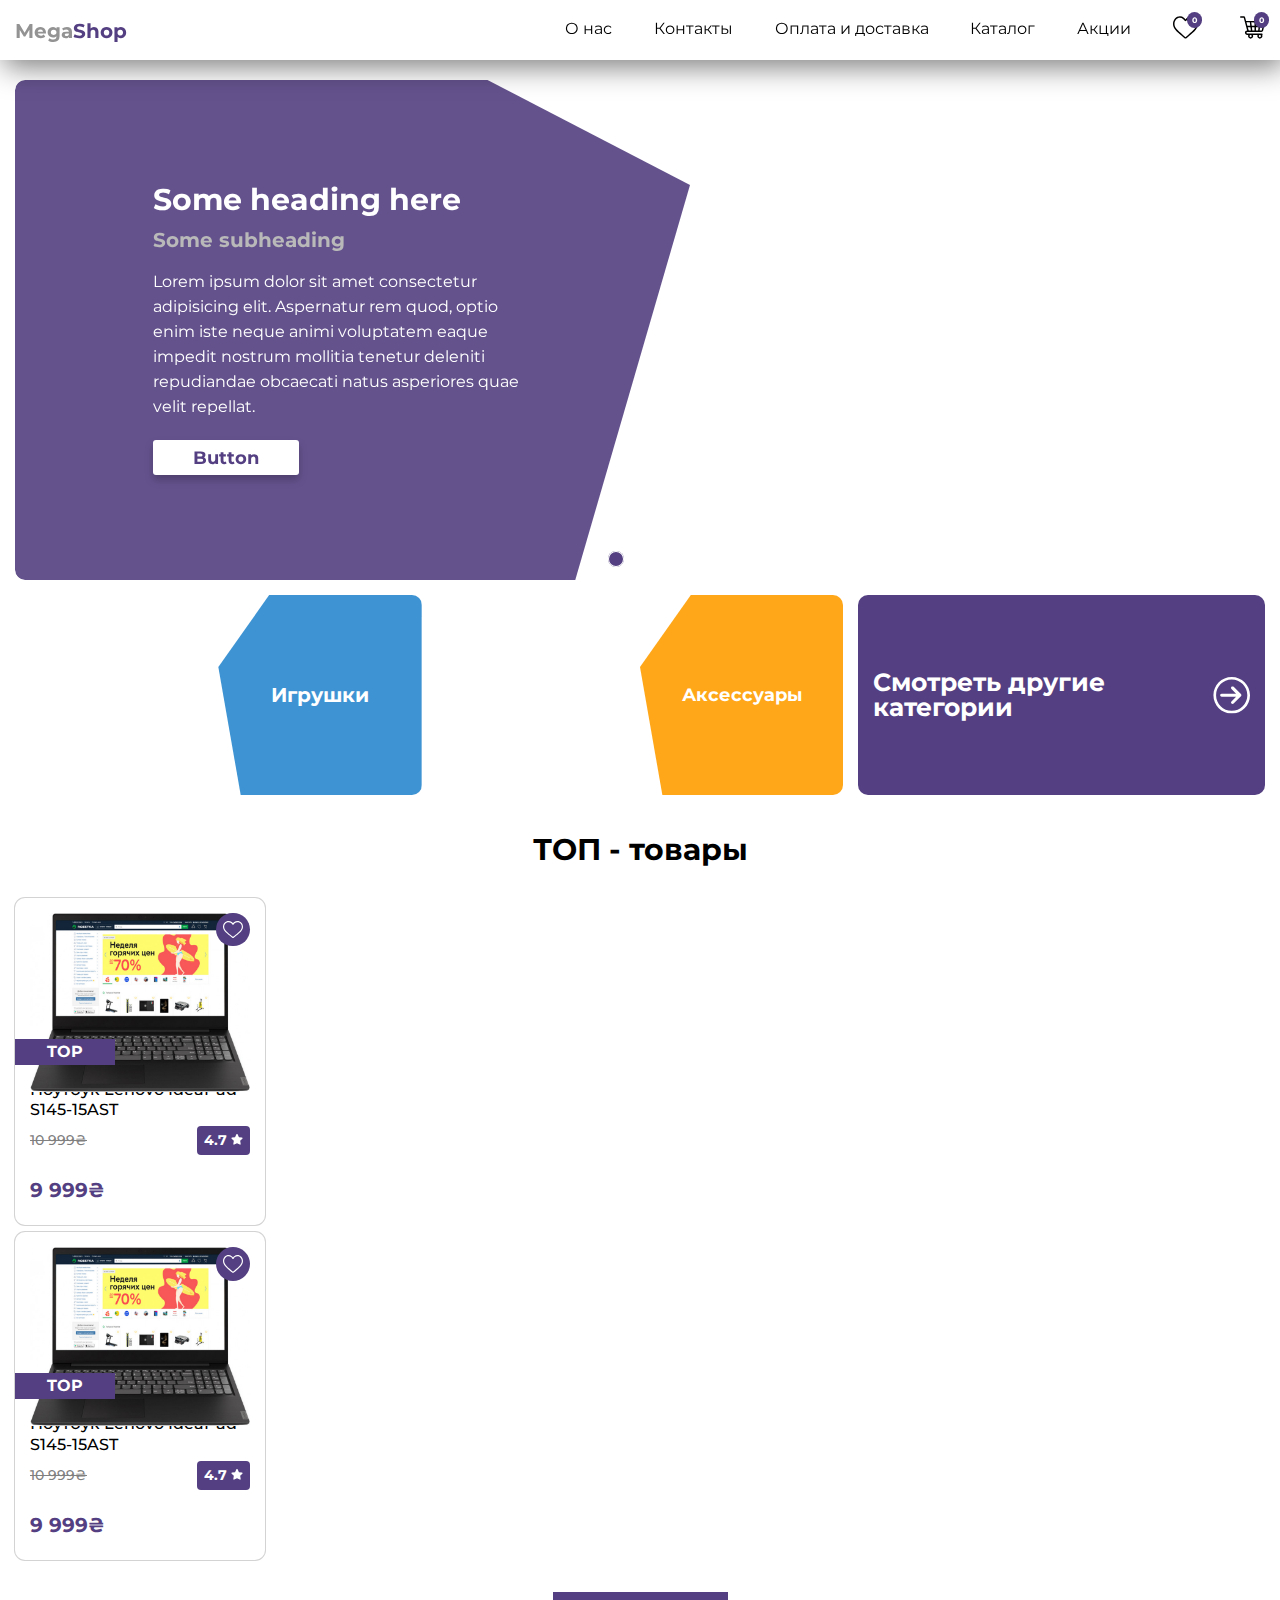
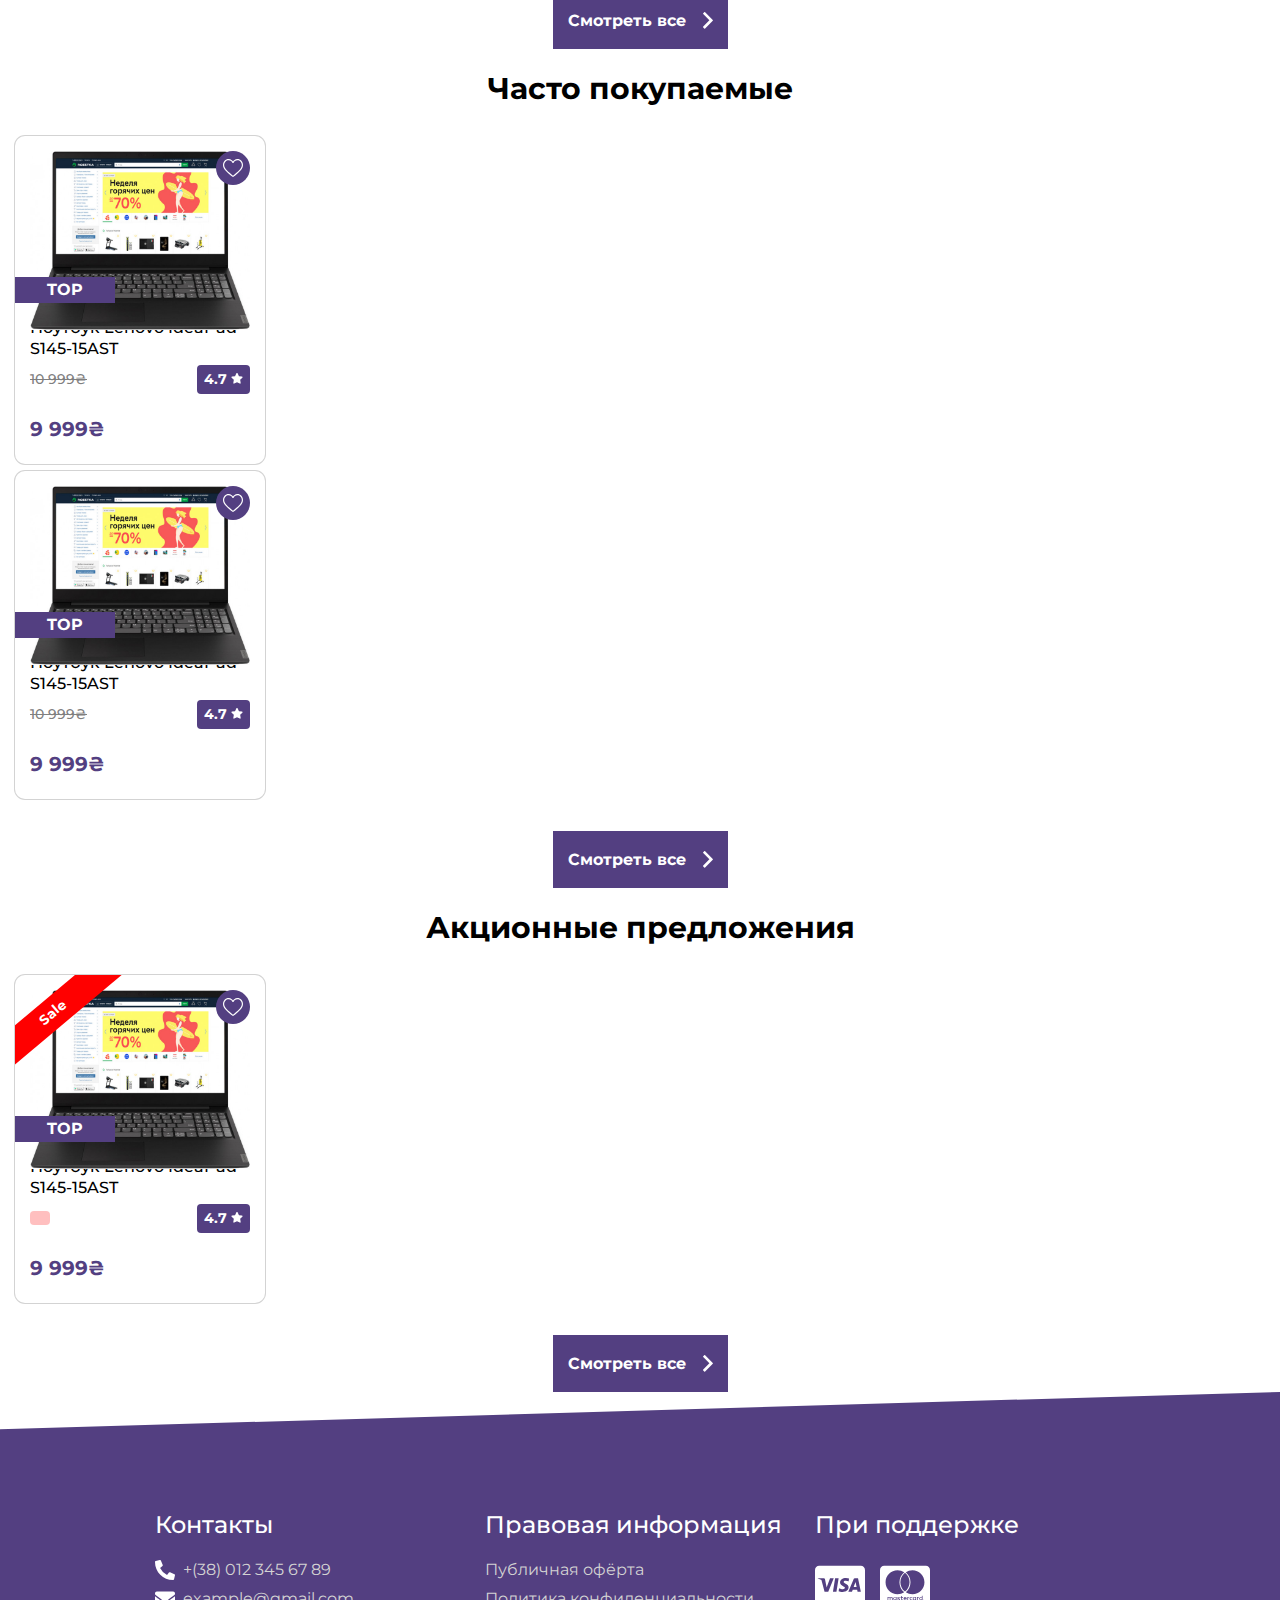
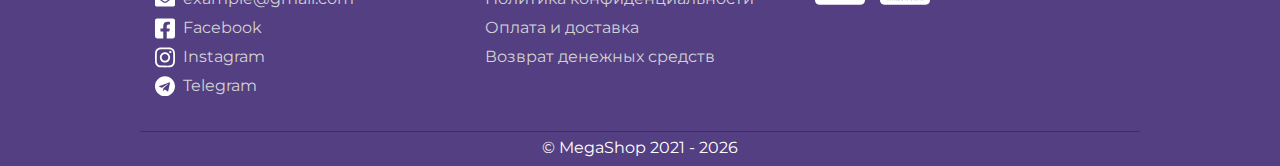
==== commit 096f63cb: "Update index.html" ====
--- a/index.html
+++ b/index.html
@@ -1,14 +1,3 @@
-<?php
-require_once "db/product.php";
-require_once "db/interface.php";
-$items = header_menu();
-$products = output_tools();
-$icons = header_icon();
-$sliders = page_slider();
-
-?>
-
-
 <!DOCTYPE html>
 <html lang="ru">
 
@@ -62,7 +51,17 @@
                 <h2>Mega<span>Shop</span></h2><button class="toggle-button"><img src="icons/bars.svg"
                         alt="Toggle button bars icon"></button>
             </div>
-       
+            <ul id="menu">
+                <li><a href="#">О нас</a></li>
+                <li><a href="#">Контакты</a></li>
+                <li><a href="#">Оплата и доставка</a></li>
+                <li><a href="#">Каталог</a></li>
+                <li><a href="#">Акции</a></li>
+                <li><a href="#" id="toggle-like-modal"><img width="25" src="icons/heart.svg" alt=""><span
+                            id="likes-counter">0</span></a></li>
+                <li><a href="#" id="toggle-cart-modal"><img width="25" src="icons/shopping-cart.svg" alt=""><span
+                            id="goods-counter">0</span></a></li>
+            </ul>
         </nav>
     </header>
     <main>
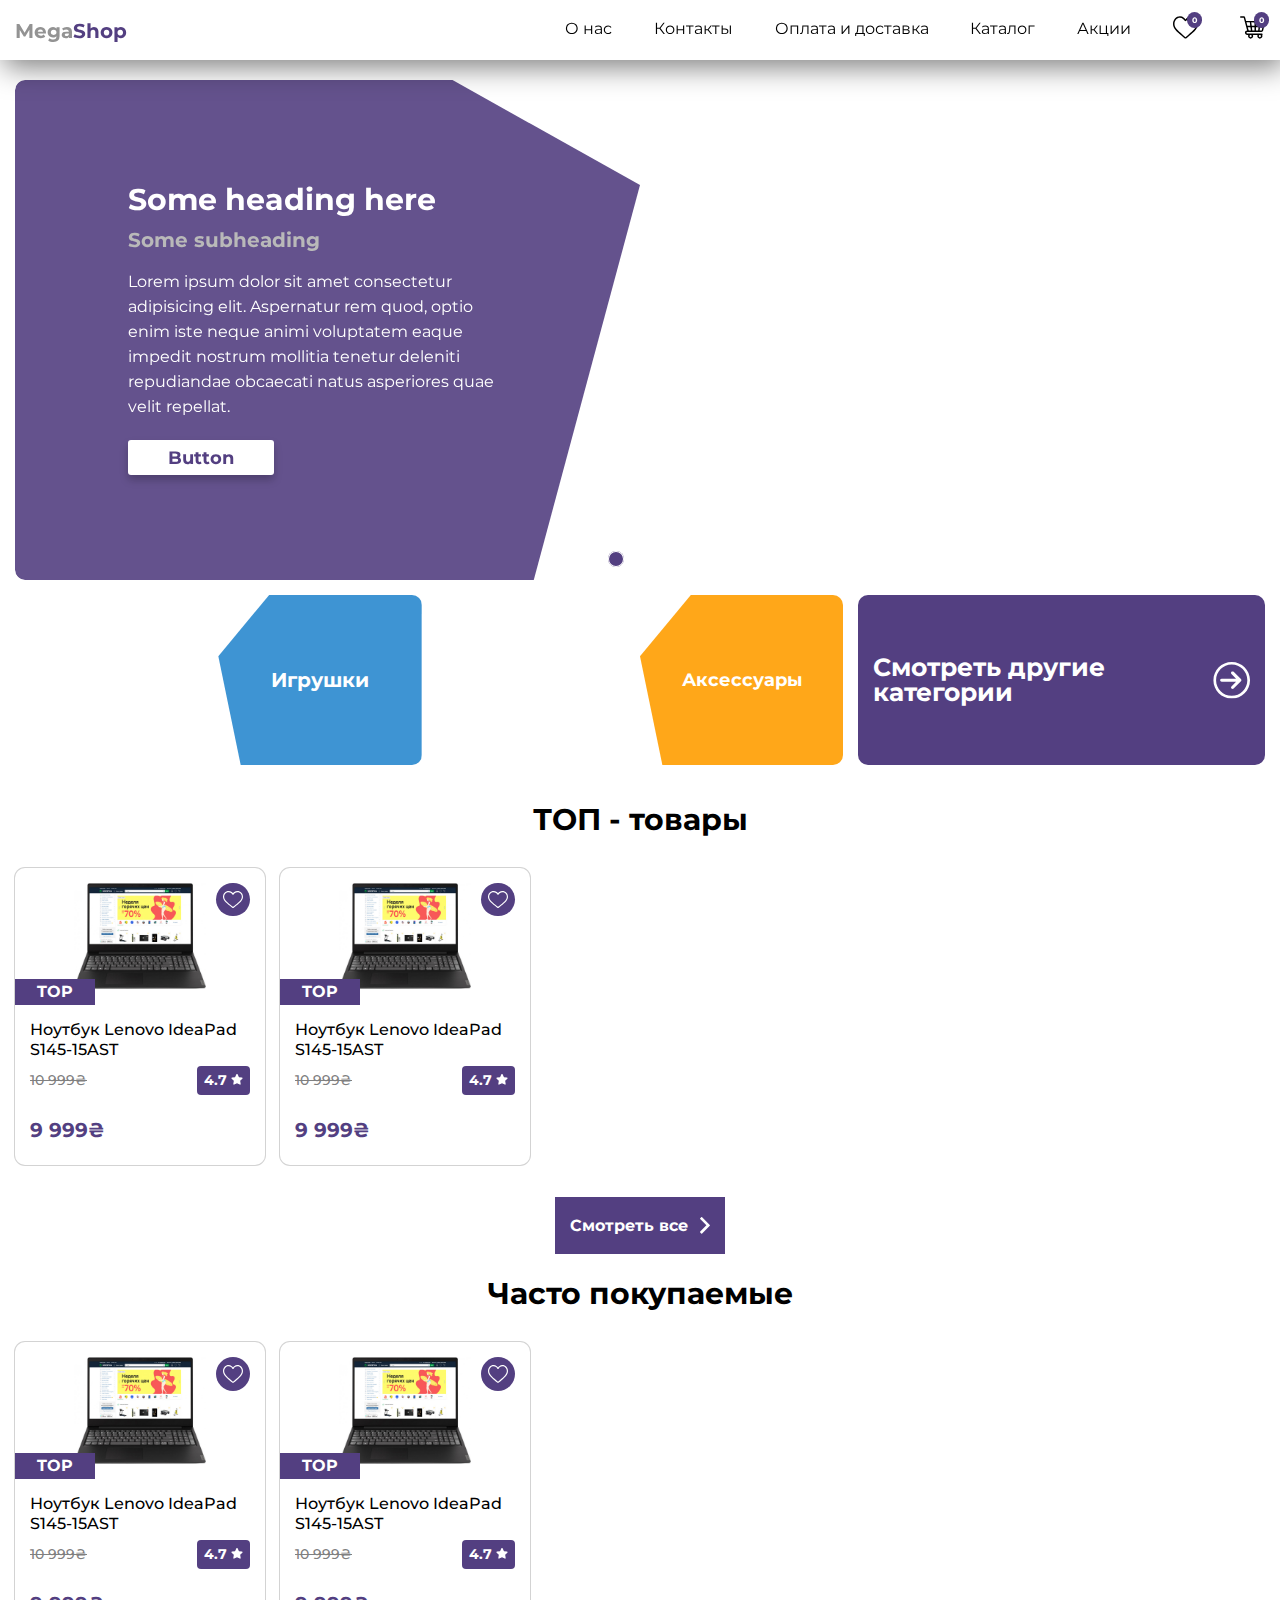
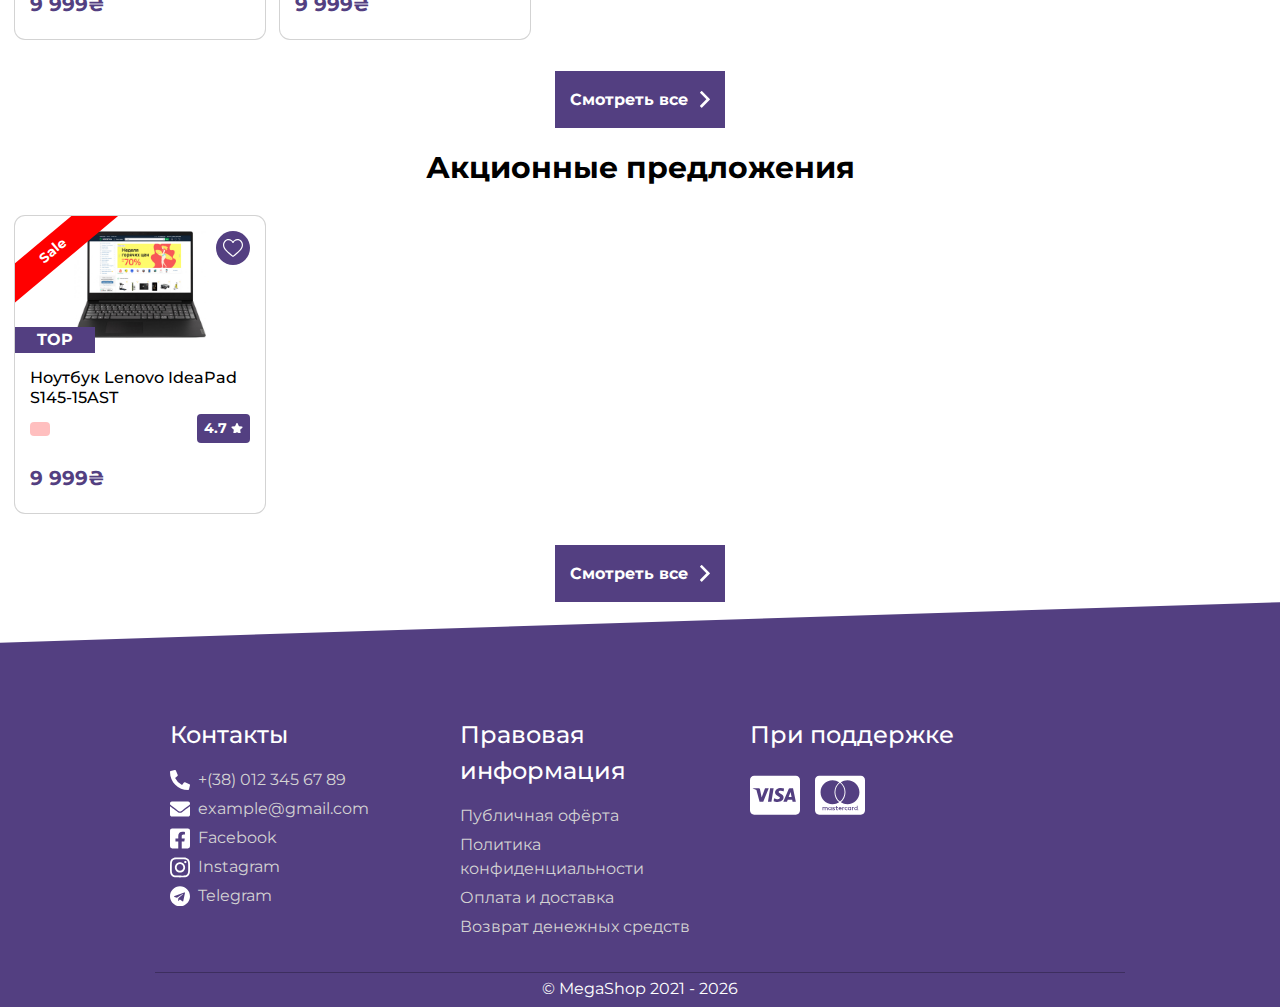
==== commit 91be96a2: "Update" ====
--- a/index.html
+++ b/index.html
@@ -55,7 +55,7 @@
                 <li><a href="#">О нас</a></li>
                 <li><a href="#">Контакты</a></li>
                 <li><a href="#">Оплата и доставка</a></li>
-                <li><a href="#">Каталог</a></li>
+                <li><a href="./all-goods/">Каталог</a></li>
                 <li><a href="#">Акции</a></li>
                 <li><a href="#" id="toggle-like-modal"><img width="25" src="icons/heart.svg" alt=""><span
                             id="likes-counter">0</span></a></li>
@@ -205,7 +205,6 @@
                         </div>
                     </div>
                 </div>
-
             </div>
             <a href="#" class="watch-more">Смотреть все <svg fill="white" xmlns="http://www.w3.org/2000/svg"
                     viewBox="0 0 192 512">
--- a/css/style.css
+++ b/css/style.css
@@ -1,5 +1,5 @@
 @import url("https://fonts.googleapis.com/css2?family=Montserrat:wght@400;500;700&display=swap");
-/* line 5, C:/Ruby26-x64/lib/ruby/gems/2.6.0/gems/compass-core-1.0.3/stylesheets/compass/reset/_utilities.scss */
+/* line 5, ../../../../../../Ruby26-x64/lib/ruby/gems/2.6.0/gems/compass-core-1.0.3/stylesheets/compass/reset/_utilities.scss */
 html, body, div, span, applet, object, iframe,
 h1, h2, h3, h4, h5, h6, p, blockquote, pre,
 a, abbr, acronym, address, big, cite, code,
@@ -21,45 +21,45 @@
   vertical-align: baseline;
 }
 
-/* line 22, C:/Ruby26-x64/lib/ruby/gems/2.6.0/gems/compass-core-1.0.3/stylesheets/compass/reset/_utilities.scss */
+/* line 22, ../../../../../../Ruby26-x64/lib/ruby/gems/2.6.0/gems/compass-core-1.0.3/stylesheets/compass/reset/_utilities.scss */
 html {
   line-height: 1;
 }
 
-/* line 24, C:/Ruby26-x64/lib/ruby/gems/2.6.0/gems/compass-core-1.0.3/stylesheets/compass/reset/_utilities.scss */
+/* line 24, ../../../../../../Ruby26-x64/lib/ruby/gems/2.6.0/gems/compass-core-1.0.3/stylesheets/compass/reset/_utilities.scss */
 ol, ul {
   list-style: none;
 }
 
-/* line 26, C:/Ruby26-x64/lib/ruby/gems/2.6.0/gems/compass-core-1.0.3/stylesheets/compass/reset/_utilities.scss */
+/* line 26, ../../../../../../Ruby26-x64/lib/ruby/gems/2.6.0/gems/compass-core-1.0.3/stylesheets/compass/reset/_utilities.scss */
 table {
   border-collapse: collapse;
   border-spacing: 0;
 }
 
-/* line 28, C:/Ruby26-x64/lib/ruby/gems/2.6.0/gems/compass-core-1.0.3/stylesheets/compass/reset/_utilities.scss */
+/* line 28, ../../../../../../Ruby26-x64/lib/ruby/gems/2.6.0/gems/compass-core-1.0.3/stylesheets/compass/reset/_utilities.scss */
 caption, th, td {
   text-align: left;
   font-weight: normal;
   vertical-align: middle;
 }
 
-/* line 30, C:/Ruby26-x64/lib/ruby/gems/2.6.0/gems/compass-core-1.0.3/stylesheets/compass/reset/_utilities.scss */
+/* line 30, ../../../../../../Ruby26-x64/lib/ruby/gems/2.6.0/gems/compass-core-1.0.3/stylesheets/compass/reset/_utilities.scss */
 q, blockquote {
   quotes: none;
 }
-/* line 103, C:/Ruby26-x64/lib/ruby/gems/2.6.0/gems/compass-core-1.0.3/stylesheets/compass/reset/_utilities.scss */
+/* line 103, ../../../../../../Ruby26-x64/lib/ruby/gems/2.6.0/gems/compass-core-1.0.3/stylesheets/compass/reset/_utilities.scss */
 q:before, q:after, blockquote:before, blockquote:after {
   content: "";
   content: none;
 }
 
-/* line 32, C:/Ruby26-x64/lib/ruby/gems/2.6.0/gems/compass-core-1.0.3/stylesheets/compass/reset/_utilities.scss */
+/* line 32, ../../../../../../Ruby26-x64/lib/ruby/gems/2.6.0/gems/compass-core-1.0.3/stylesheets/compass/reset/_utilities.scss */
 a img {
   border: none;
 }
 
-/* line 116, C:/Ruby26-x64/lib/ruby/gems/2.6.0/gems/compass-core-1.0.3/stylesheets/compass/reset/_utilities.scss */
+/* line 116, ../../../../../../Ruby26-x64/lib/ruby/gems/2.6.0/gems/compass-core-1.0.3/stylesheets/compass/reset/_utilities.scss */
 article, aside, details, figcaption, figure, footer, header, hgroup, main, menu, nav, section, summary {
   display: block;
 }
@@ -442,73 +442,61 @@
   padding: 0;
 }
 
-/* line 14, ../scss/style.scss */
-:root {
-  font-family: "Montserrat", sans-serif;
-  font-size: 16px;
-}
-/* line 18, ../scss/style.scss */
-:root h2 {
-  font-size: 1.875rem;
-  font-weight: bold;
-}
-/* line 23, ../scss/style.scss */
-:root h4 {
-  font-size: 1.25rem;
-  font-weight: bold;
-}
-/* line 28, ../scss/style.scss */
-:root button {
-  font-family: "Montserrat", sans-serif;
-  cursor: pointer;
-  outline: none;
-  border: none;
-  border-radius: 3px;
-}
-
-/* line 36, ../scss/style.scss */
-.watch-more {
-  margin-top: 25px;
-  display: flex;
-  align-items: center;
-  justify-content: space-between;
-  text-decoration: none;
-  max-width: 145px;
-  margin-right: auto;
-  margin-left: auto;
-  padding: 15px;
-  background-color: #533f81;
-  font-weight: bold;
-  color: white;
-}
-/* line 49, ../scss/style.scss */
-.watch-more svg {
-  max-width: 10px;
-  margin-left: 9px;
-}
-
-/* line 54, ../scss/style.scss */
+/* line 29, ../scss/cards.scss */
 .cards-container {
-  display: flex;
+  position: relative;
   max-width: 1440px;
+  overflow: hidden;
+}
+/* line 33, ../scss/cards.scss */
+.cards-container.scrolling {
+  overflow-x: scroll;
+  box-shadow: inset -18px 0 9px -12px rgba(211, 211, 211, 0.7);
+}
+/* line 9, ../scss/cards.scss */
+.cards-container.scrolling::-webkit-scrollbar {
+  width: 7px;
+  height: 7px;
+}
+/* line 14, ../scss/cards.scss */
+.cards-container.scrolling::-webkit-scrollbar-thumb {
+  background: rgba(83, 63, 129, 0.7);
+  border-radius: 30px;
+}
+/* line 19, ../scss/cards.scss */
+.cards-container.scrolling::-webkit-scrollbar-track {
+  background: lightgray;
+  border-radius: 30px;
+}
+/* line 24, ../scss/cards.scss */
+.cards-container.scrolling {
+  scrollbar-face-color: rgba(83, 63, 129, 0.7);
+  scrollbar-track-color: lightgray;
+}
+/* line 39, ../scss/cards.scss */
+.cards-container .cards-wrapper {
+  display: flex;
   padding-right: 7.5px;
   padding-left: 7.5px;
   padding-top: 25px;
+  min-width: -webkit-max-content;
+  min-width: -moz-max-content;
+  min-width: max-content;
 }
 @media screen and (max-width: 800px) {
-  /* line 54, ../scss/style.scss */
-  .cards-container {
+  /* line 39, ../scss/cards.scss */
+  .cards-container .cards-wrapper {
     justify-content: center;
   }
 }
 @media screen and (max-width: 500px) {
-  /* line 54, ../scss/style.scss */
-  .cards-container {
+  /* line 39, ../scss/cards.scss */
+  .cards-container .cards-wrapper {
     flex-wrap: wrap;
   }
 }
-/* line 67, ../scss/style.scss */
-.cards-container .card {
+/* line 55, ../scss/cards.scss */
+.cards-container .cards-wrapper .card {
   display: flex;
   flex-direction: column;
   max-width: 250px;
@@ -519,12 +507,12 @@
   position: relative;
   overflow: hidden;
 }
-/* line 78, ../scss/style.scss */
-.cards-container .card:hover .card-body .card-prices .good-link {
+/* line 67, ../scss/cards.scss */
+.cards-container .cards-wrapper .card:hover .card-body .card-prices .good-link {
   opacity: 1;
 }
-/* line 83, ../scss/style.scss */
-.cards-container .card.sale:before {
+/* line 73, ../scss/cards.scss */
+.cards-container .cards-wrapper .card.sale:before {
   content: "Sale";
   display: block;
   background: red;
@@ -542,14 +530,14 @@
   left: -35%;
   top: 7%;
 }
-/* line 103, ../scss/style.scss */
-.cards-container .card .card-image {
+/* line 93, ../scss/cards.scss */
+.cards-container .cards-wrapper .card .card-image {
   max-height: 137px;
   padding: 15px;
   position: relative;
 }
-/* line 107, ../scss/style.scss */
-.cards-container .card .card-image img {
+/* line 98, ../scss/cards.scss */
+.cards-container .cards-wrapper .card .card-image img {
   max-width: 100%;
   height: 100%;
   -o-object-fit: contain;
@@ -558,8 +546,8 @@
   margin-left: auto;
   display: block;
 }
-/* line 116, ../scss/style.scss */
-.cards-container .card .card-image .like {
+/* line 108, ../scss/cards.scss */
+.cards-container .cards-wrapper .card .card-image .like {
   position: absolute;
   right: 15px;
   top: 15px;
@@ -568,8 +556,8 @@
   border-radius: 50%;
   cursor: pointer;
 }
-/* line 125, ../scss/style.scss */
-.cards-container .card .card-image .top-ribbon {
+/* line 118, ../scss/cards.scss */
+.cards-container .cards-wrapper .card .card-image .top-ribbon {
   position: absolute;
   bottom: 0;
   left: 0;
@@ -581,17 +569,17 @@
   color: white;
   font-weight: bold;
 }
-/* line 139, ../scss/style.scss */
-.cards-container .card .card-body {
+/* line 133, ../scss/cards.scss */
+.cards-container .cards-wrapper .card .card-body {
   padding: 15px;
   line-height: 1.3;
 }
-/* line 142, ../scss/style.scss */
-.cards-container .card .card-body .card-heading {
+/* line 137, ../scss/cards.scss */
+.cards-container .cards-wrapper .card .card-body .card-heading {
   font-weight: 500;
 }
-/* line 145, ../scss/style.scss */
-.cards-container .card .card-body .sale-container {
+/* line 141, ../scss/cards.scss */
+.cards-container .cards-wrapper .card .card-body .sale-container {
   font-weight: bold;
   font-size: 12px;
   color: red;
@@ -599,67 +587,118 @@
   padding: 7px 10px;
   border-radius: 4px;
 }
-/* line 153, ../scss/style.scss */
-.cards-container .card .card-body .card-prices {
+/* line 150, ../scss/cards.scss */
+.cards-container .cards-wrapper .card .card-body .card-prices {
   display: flex;
   justify-content: space-between;
   align-items: center;
 }
-/* line 157, ../scss/style.scss */
-.cards-container .card .card-body .card-prices:nth-of-type(1) {
+/* line 155, ../scss/cards.scss */
+.cards-container .cards-wrapper .card .card-body .card-prices:nth-of-type(1) {
   margin-top: 5px;
   margin-bottom: 15px;
 }
-/* line 163, ../scss/style.scss */
-.cards-container .card .card-body .card-prices .gray-price:after, .cards-container .card .card-body .card-prices .violet-price:after {
+/* line 162, ../scss/cards.scss */
+.cards-container .cards-wrapper .card .card-body .card-prices .gray-price:after,
+.cards-container .cards-wrapper .card .card-body .card-prices .violet-price:after {
   content: "\20B4";
 }
-/* line 168, ../scss/style.scss */
-.cards-container .card .card-body .card-prices .gray-price {
+/* line 167, ../scss/cards.scss */
+.cards-container .cards-wrapper .card .card-body .card-prices .gray-price {
   color: gray;
   font-weight: 500;
   font-size: 0.9rem;
   text-decoration: line-through;
 }
-/* line 174, ../scss/style.scss */
-.cards-container .card .card-body .card-prices .violet-price {
+/* line 174, ../scss/cards.scss */
+.cards-container .cards-wrapper .card .card-body .card-prices .violet-price {
   font-size: 1.25rem;
   font-weight: bold;
   color: #533f81;
 }
-/* line 179, ../scss/style.scss */
-.cards-container .card .card-body .card-prices .card-raiting {
+/* line 180, ../scss/cards.scss */
+.cards-container .cards-wrapper .card .card-body .card-prices .card-raiting {
   background-color: #533f81;
   padding: 4px 7px;
   border-radius: 4px;
 }
-/* line 183, ../scss/style.scss */
-.cards-container .card .card-body .card-prices .card-raiting span {
+/* line 185, ../scss/cards.scss */
+.cards-container .cards-wrapper .card .card-body .card-prices .card-raiting span {
   font-size: 0.9rem;
   font-weight: bold;
   color: white;
 }
-/* line 189, ../scss/style.scss */
-.cards-container .card .card-body .card-prices .good-link {
+/* line 192, ../scss/cards.scss */
+.cards-container .cards-wrapper .card .card-body .card-prices .good-link {
   width: 47px;
   opacity: 0;
   transition: opacity .15s linear;
 }
-/* line 194, ../scss/style.scss */
-.cards-container .card .card-body .card-prices .good-link svg {
+/* line 197, ../scss/cards.scss */
+.cards-container .cards-wrapper .card .card-body .card-prices .good-link svg {
   display: block;
   margin-left: auto;
   fill: #533f81;
 }
 
-/* line 206, ../scss/style.scss */
+/* line 7, ../scss/style.scss */
+* {
+  box-sizing: border-box;
+}
+
+/* line 41, ../scss/style.scss */
+:root {
+  font-family: "Montserrat", sans-serif;
+  font-size: 16px;
+}
+/* line 45, ../scss/style.scss */
+:root h2 {
+  font-size: 1.875rem;
+  font-weight: bold;
+}
+/* line 50, ../scss/style.scss */
+:root h4 {
+  font-size: 1.25rem;
+  font-weight: bold;
+}
+/* line 55, ../scss/style.scss */
+:root button {
+  font-family: "Montserrat", sans-serif;
+  cursor: pointer;
+  outline: none;
+  border: none;
+  border-radius: 3px;
+}
+
+/* line 64, ../scss/style.scss */
+.watch-more {
+  margin-top: 25px;
+  display: flex;
+  align-items: center;
+  justify-content: space-between;
+  text-decoration: none;
+  max-width: 170px;
+  margin-right: auto;
+  margin-left: auto;
+  padding: 15px;
+  background-color: #533f81;
+  font-weight: bold;
+  color: white;
+}
+/* line 78, ../scss/style.scss */
+.watch-more svg {
+  max-width: 10px;
+  margin-left: 9px;
+}
+
+/* line 85, ../scss/style.scss */
 .main-section {
   max-width: 1440px;
   margin-right: auto;
   margin-left: auto;
   margin-top: 80px;
 }
-/* line 212, ../scss/style.scss */
+/* line 91, ../scss/style.scss */
 .main-section .swiper-container {
   max-width: 1440px;
   max-height: 500px;
@@ -669,18 +708,18 @@
   border-radius: 10px;
 }
 @media screen and (max-width: 870px) {
-  /* line 212, ../scss/style.scss */
+  /* line 91, ../scss/style.scss */
   .main-section .swiper-container {
     height: 400px;
   }
 }
 @media screen and (max-width: 650px) {
-  /* line 212, ../scss/style.scss */
+  /* line 91, ../scss/style.scss */
   .main-section .swiper-container {
     height: 350px;
   }
 }
-/* line 229, ../scss/style.scss */
+/* line 108, ../scss/style.scss */
 .main-section .swiper-container .swiper-wrapper .swiper-slide {
   height: 100%;
   background-position: center center;
@@ -689,7 +728,7 @@
   border-radius: 10px;
   overflow: hidden;
 }
-/* line 238, ../scss/style.scss */
+/* line 117, ../scss/style.scss */
 .main-section .swiper-container .swiper-wrapper .slide-cutted-block {
   display: flex;
   height: 500px;
@@ -704,26 +743,26 @@
   transition: clip-path 0.2s linear;
   transition: clip-path 0.2s linear, -webkit-clip-path 0.2s linear;
 }
-/* line 252, ../scss/style.scss */
+/* line 131, ../scss/style.scss */
 .main-section .swiper-container .swiper-wrapper .slide-cutted-block div {
   max-width: 380px;
   color: white;
 }
-/* line 256, ../scss/style.scss */
+/* line 135, ../scss/style.scss */
 .main-section .swiper-container .swiper-wrapper .slide-cutted-block div h2 {
   margin-bottom: 15px;
 }
-/* line 260, ../scss/style.scss */
+/* line 139, ../scss/style.scss */
 .main-section .swiper-container .swiper-wrapper .slide-cutted-block div h4 {
   margin-bottom: 19px;
   color: #b9b9b9;
 }
-/* line 265, ../scss/style.scss */
+/* line 144, ../scss/style.scss */
 .main-section .swiper-container .swiper-wrapper .slide-cutted-block div p {
   margin-bottom: 21px;
   line-height: 25px;
 }
-/* line 270, ../scss/style.scss */
+/* line 149, ../scss/style.scss */
 .main-section .swiper-container .swiper-wrapper .slide-cutted-block div button {
   font-weight: bold;
   font-size: 18px;
@@ -732,43 +771,43 @@
   box-shadow: 0 5px 9px rgba(0, 0, 0, 0.23);
   background-color: #fff;
 }
-/* line 278, ../scss/style.scss */
+/* line 157, ../scss/style.scss */
 .main-section .swiper-container .swiper-wrapper .slide-cutted-block div button:active {
   background-color: #e6e6e6;
 }
 @media screen and (max-width: 870px) {
-  /* line 285, ../scss/style.scss */
+  /* line 164, ../scss/style.scss */
   .main-section .swiper-container .swiper-wrapper .slide-cutted-block.slide-cutted-block {
     max-width: 60%;
     height: 400px;
     -webkit-clip-path: polygon(100% 0, 94% 66%, 55% 100%, 0 100%, 0 0);
     clip-path: polygon(100% 0, 94% 66%, 55% 100%, 0 100%, 0 0);
   }
-  /* line 292, ../scss/style.scss */
+  /* line 171, ../scss/style.scss */
   .main-section .swiper-container .swiper-wrapper .slide-cutted-block div {
     max-width: 300px;
   }
-  /* line 295, ../scss/style.scss */
+  /* line 174, ../scss/style.scss */
   .main-section .swiper-container .swiper-wrapper .slide-cutted-block div h2 {
     font-size: 25px;
   }
-  /* line 299, ../scss/style.scss */
+  /* line 178, ../scss/style.scss */
   .main-section .swiper-container .swiper-wrapper .slide-cutted-block div h4 {
     font-size: 18px;
   }
-  /* line 303, ../scss/style.scss */
+  /* line 182, ../scss/style.scss */
   .main-section .swiper-container .swiper-wrapper .slide-cutted-block div p {
     font-size: 15px;
   }
 }
 @media screen and (max-width: 650px) {
-  /* line 310, ../scss/style.scss */
+  /* line 189, ../scss/style.scss */
   .main-section .swiper-container .swiper-wrapper .slide-cutted-block.slide-cutted-block {
     height: 350px;
     -webkit-clip-path: polygon(0 0, 100% 0, 93% 72%, 44% 100%, 0 100%);
     clip-path: polygon(0 0, 100% 0, 93% 72%, 44% 100%, 0 100%);
   }
-  /* line 315, ../scss/style.scss */
+  /* line 194, ../scss/style.scss */
   .main-section .swiper-container .swiper-wrapper .slide-cutted-block.slide-cutted-block p {
     text-overflow: ellipsis;
     overflow: hidden;
@@ -778,13 +817,13 @@
   }
 }
 @media screen and (max-width: 568px) {
-  /* line 326, ../scss/style.scss */
+  /* line 205, ../scss/style.scss */
   .main-section .swiper-container .swiper-wrapper .slide-cutted-block.slide-cutted-block {
     height: 350px;
     -webkit-clip-path: polygon(0 0, 100% 0, 93% 72%, 44% 100%, 0 100%);
     clip-path: polygon(0 0, 100% 0, 93% 72%, 44% 100%, 0 100%);
   }
-  /* line 331, ../scss/style.scss */
+  /* line 210, ../scss/style.scss */
   .main-section .swiper-container .swiper-wrapper .slide-cutted-block.slide-cutted-block p {
     text-overflow: ellipsis;
     overflow: hidden;
@@ -792,78 +831,78 @@
     -webkit-line-clamp: 3;
     -webkit-box-orient: vertical;
   }
-  /* line 339, ../scss/style.scss */
+  /* line 218, ../scss/style.scss */
   .main-section .swiper-container .swiper-wrapper .slide-cutted-block.slide-cutted-block div {
     max-width: 300px;
   }
-  /* line 342, ../scss/style.scss */
+  /* line 221, ../scss/style.scss */
   .main-section .swiper-container .swiper-wrapper .slide-cutted-block.slide-cutted-block div h2 {
     font-size: 20px;
   }
-  /* line 346, ../scss/style.scss */
+  /* line 225, ../scss/style.scss */
   .main-section .swiper-container .swiper-wrapper .slide-cutted-block.slide-cutted-block div h4 {
     font-size: 16px;
   }
-  /* line 350, ../scss/style.scss */
+  /* line 229, ../scss/style.scss */
   .main-section .swiper-container .swiper-wrapper .slide-cutted-block.slide-cutted-block div p {
     display: none;
   }
 }
-/* line 358, ../scss/style.scss */
+/* line 237, ../scss/style.scss */
 .main-section .swiper-container .swiper-wrapper .one {
   background-image: url("https://i.ibb.co/vwgBtJ4/gadgets-336635-1920.jpg");
 }
-/* line 361, ../scss/style.scss */
+/* line 240, ../scss/style.scss */
 .main-section .swiper-container .swiper-wrapper .one .slide-cutted-block {
   background-color: rgba(83, 63, 129, 0.9);
 }
-/* line 366, ../scss/style.scss */
+/* line 245, ../scss/style.scss */
 .main-section .swiper-container .swiper-wrapper .two {
   background-image: url("https://images.unsplash.com/photo-1470309864661-68328b2cd0a5?ixlib=rb-1.2.1&q=85&fm=jpg&crop=entropy&cs=srgb&ixid=eyJhcHBfaWQiOjE0NTg5fQ");
 }
-/* line 369, ../scss/style.scss */
+/* line 248, ../scss/style.scss */
 .main-section .swiper-container .swiper-wrapper .two .slide-cutted-block {
   background-color: rgba(41, 136, 206, 0.9);
 }
-/* line 374, ../scss/style.scss */
+/* line 253, ../scss/style.scss */
 .main-section .swiper-container .swiper-wrapper .two div h4 {
   color: lightgray;
 }
-/* line 378, ../scss/style.scss */
+/* line 257, ../scss/style.scss */
 .main-section .swiper-container .swiper-wrapper .two div button {
   color: #2988ce;
 }
-/* line 384, ../scss/style.scss */
+/* line 263, ../scss/style.scss */
 .main-section .swiper-container .swiper-wrapper .three {
   background-image: url("https://images.unsplash.com/photo-1595303526913-c7037797ebe7?ixlib=rb-1.2.1&q=85&fm=jpg&crop=entropy&cs=srgb&ixid=eyJhcHBfaWQiOjE0NTg5fQ");
 }
-/* line 387, ../scss/style.scss */
+/* line 266, ../scss/style.scss */
 .main-section .swiper-container .swiper-wrapper .three .slide-cutted-block {
   background-color: rgba(255, 157, 0, 0.9);
 }
-/* line 392, ../scss/style.scss */
+/* line 271, ../scss/style.scss */
 .main-section .swiper-container .swiper-wrapper .three div h4 {
   color: #9a9a9a;
 }
-/* line 396, ../scss/style.scss */
+/* line 275, ../scss/style.scss */
 .main-section .swiper-container .swiper-wrapper .three div button {
   color: #ff9d00;
 }
-/* line 404, ../scss/style.scss */
+/* line 283, ../scss/style.scss */
 .main-section .swiper-pagination-bullet {
   background: white;
   opacity: 0.5;
   width: 16px;
   height: 16px;
 }
-/* line 411, ../scss/style.scss */
+/* line 290, ../scss/style.scss */
 .main-section .swiper-pagination-bullet-active {
   color: #fff;
   background: #533f81;
   box-shadow: inset 0 0 0 1px white;
   opacity: 1;
 }
-/* line 418, ../scss/style.scss */
+/* line 297, ../scss/style.scss */
 .main-section .bottom-cards {
   display: grid;
   grid-template-columns: 1fr 1fr 1fr;
@@ -874,7 +913,7 @@
   grid-row-gap: 15px;
   min-height: 200px;
 }
-/* line 428, ../scss/style.scss */
+/* line 307, ../scss/style.scss */
 .main-section .bottom-cards .card {
   background-position: center center;
   background-size: cover;
@@ -884,7 +923,7 @@
   border-radius: 10px;
   cursor: pointer;
 }
-/* line 437, ../scss/style.scss */
+/* line 316, ../scss/style.scss */
 .main-section .bottom-cards .card .cutted-block {
   margin-left: auto;
   display: flex;
@@ -898,39 +937,39 @@
   clip-path: polygon(25% 0%, 100% 0, 100% 100%, 42% 100%, 11% 100%, 0 36%);
   transition: .5s ease;
 }
-/* line 450, ../scss/style.scss */
+/* line 329, ../scss/style.scss */
 .main-section .bottom-cards .card .cutted-block p {
   font-weight: bold;
   color: white;
   font-size: 20px;
 }
-/* line 458, ../scss/style.scss */
+/* line 337, ../scss/style.scss */
 .main-section .bottom-cards .card:hover .cutted-block {
   width: 100%;
   -webkit-clip-path: polygon(0 0, 100% 0, 100% 100%, 42% 100%, 0 100%, 0 36%);
   clip-path: polygon(0 0, 100% 0, 100% 100%, 42% 100%, 0 100%, 0 36%);
 }
-/* line 465, ../scss/style.scss */
+/* line 344, ../scss/style.scss */
 .main-section .bottom-cards .card:nth-child(1) {
   background-image: url("https://i.ibb.co/TbBDjvK/different-nationalities-1743392-1920.jpg");
 }
-/* line 468, ../scss/style.scss */
+/* line 347, ../scss/style.scss */
 .main-section .bottom-cards .card:nth-child(1) .cutted-block {
   background-color: rgba(41, 136, 206, 0.9);
 }
-/* line 473, ../scss/style.scss */
+/* line 352, ../scss/style.scss */
 .main-section .bottom-cards .card:nth-child(2) {
   background-image: url("https://i.ibb.co/VjbZwV9/fashion-2208045-1920.jpg");
 }
-/* line 476, ../scss/style.scss */
+/* line 355, ../scss/style.scss */
 .main-section .bottom-cards .card:nth-child(2) .cutted-block {
   background-color: rgba(255, 157, 0, 0.9);
 }
-/* line 480, ../scss/style.scss */
+/* line 359, ../scss/style.scss */
 .main-section .bottom-cards .card:nth-child(2) p {
   font-size: 18px;
 }
-/* line 485, ../scss/style.scss */
+/* line 364, ../scss/style.scss */
 .main-section .bottom-cards .card:last-child {
   padding: 15px;
   background-color: #533f81;
@@ -941,12 +980,12 @@
   align-items: center;
   cursor: pointer;
 }
-/* line 495, ../scss/style.scss */
+/* line 374, ../scss/style.scss */
 .main-section .bottom-cards .card:last-child p {
   font-size: 25px;
   padding-right: 37px;
 }
-/* line 500, ../scss/style.scss */
+/* line 379, ../scss/style.scss */
 .main-section .bottom-cards .card:last-child svg {
   position: absolute;
   right: 15px;
@@ -954,13 +993,13 @@
   transform: translateY(-50%);
 }
 @media screen and (max-width: 870px) {
-  /* line 418, ../scss/style.scss */
+  /* line 297, ../scss/style.scss */
   .main-section .bottom-cards {
     grid-template-columns: 1fr 1fr;
     grid-template-rows: .5fr .5fr;
     min-height: 375px;
   }
-  /* line 515, ../scss/style.scss */
+  /* line 394, ../scss/style.scss */
   .main-section .bottom-cards .card:last-child {
     grid-column-start: 1;
     grid-row-start: 2;
@@ -968,13 +1007,13 @@
   }
 }
 @media screen and (max-width: 650px) {
-  /* line 418, ../scss/style.scss */
+  /* line 297, ../scss/style.scss */
   .main-section .bottom-cards {
     grid-template-columns: 1fr;
     grid-template-rows: repeat(3, 175px);
     min-height: 375;
   }
-  /* line 527, ../scss/style.scss */
+  /* line 406, ../scss/style.scss */
   .main-section .bottom-cards .card:last-child {
     grid-column-start: auto;
     grid-row-start: auto;
@@ -983,7 +1022,7 @@
   }
 }
 @media screen and (max-width: 568px) {
-  /* line 418, ../scss/style.scss */
+  /* line 297, ../scss/style.scss */
   .main-section .bottom-cards {
     grid-template-columns: 1fr;
     grid-template-rows: repeat(3, 150px);
@@ -991,14 +1030,16 @@
   }
 }
 
-/* line 543, ../scss/style.scss */
-.top-goods, .frequently-bought, .for-sale {
+/* line 422, ../scss/style.scss */
+.top-goods, .frequently-bought,
+.for-sale {
   margin-right: auto;
   margin-left: auto;
   max-width: 1440px;
 }
-/* line 546, ../scss/style.scss */
-.top-goods h2, .frequently-bought h2, .for-sale h2 {
+/* line 426, ../scss/style.scss */
+.top-goods h2, .frequently-bought h2,
+.for-sale h2 {
   margin-top: 25px;
   text-align: center;
 }
